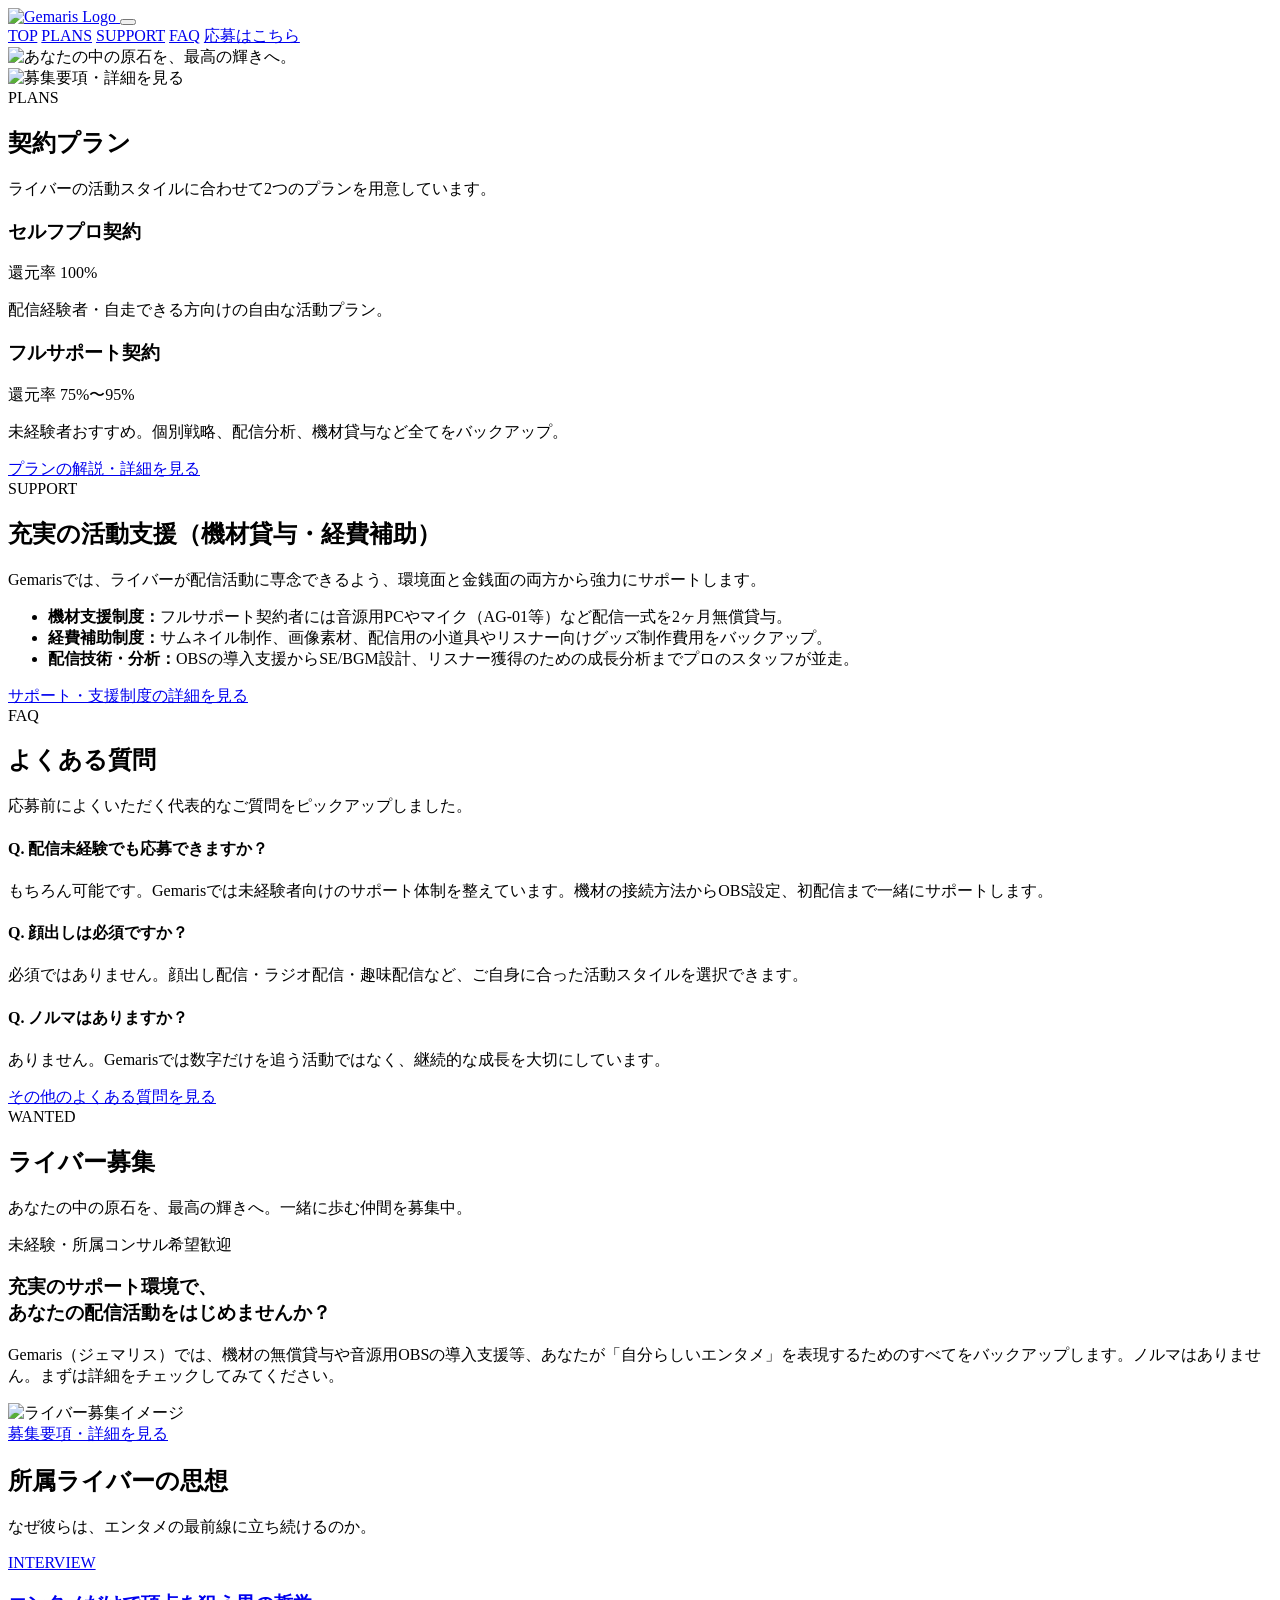
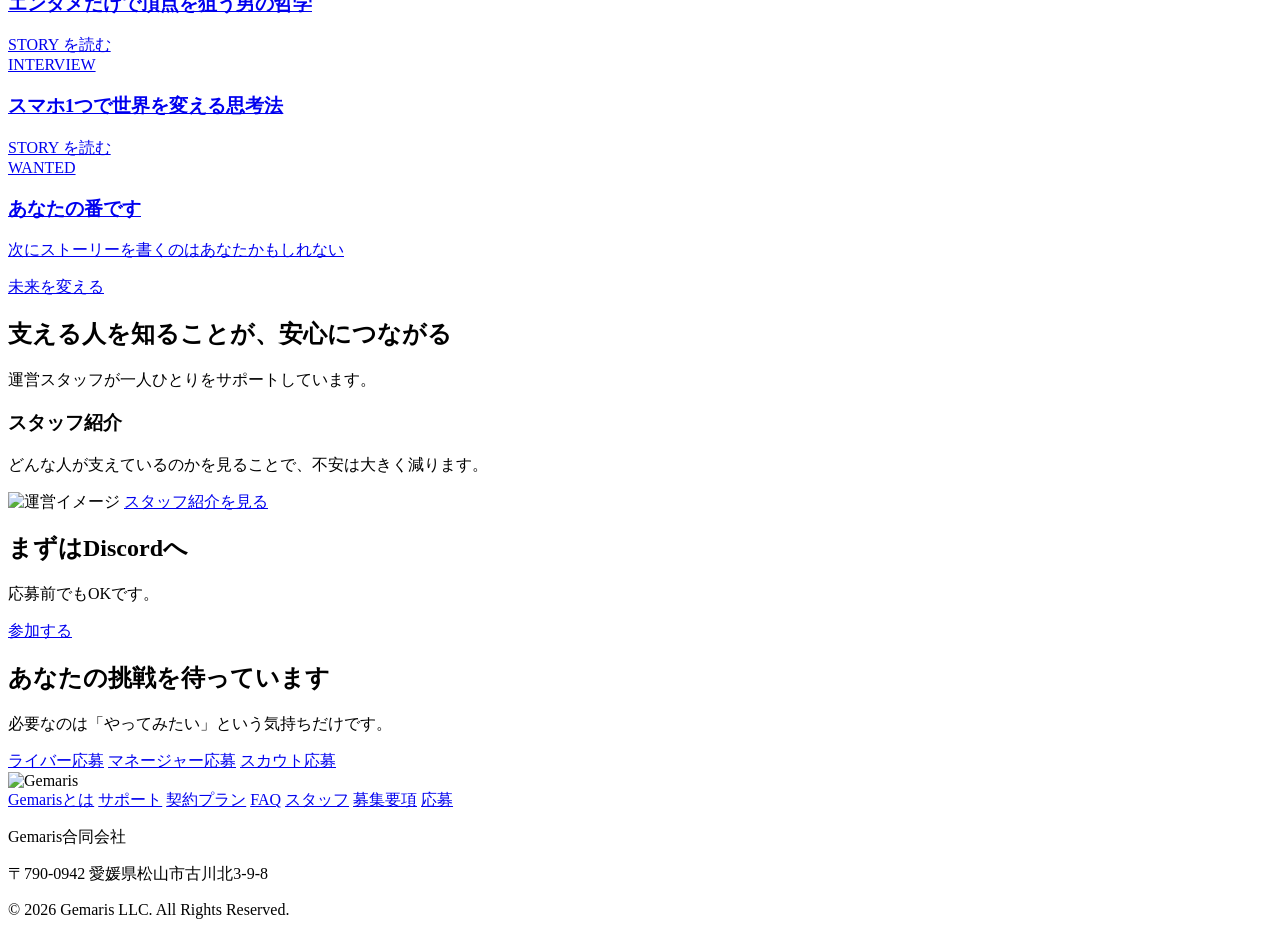
==== index.html @ f1e6b1f8 "Add files via upload" ====
<!DOCTYPE html>
<html lang="ja">
<head>
  <meta charset="UTF-8">
  <meta name="viewport" content="width=device-width, initial-scale=1.0">
  <title>Gemaris（ジェマリス）公式</title>

  <link rel="stylesheet" href="css/style.css">

  <link rel="stylesheet" href="css/index.css">
</head>
<body class="gemaris-theme">

  <header class="header">
    <div class="container header-inner">
      <a href="index.html">
        <img src="images/logo.png" alt="Gemaris Logo" class="logo">
      </a>
      <button class="hamburger" id="js-hamburger" aria-label="メニューを開く">
        <span></span>
        <span></span>
        <span></span>
      </button>
      <nav class="nav-menu" id="js-nav-menu">
        <a href="index.html">TOP</a>
        <a href="#plans">PLANS</a>
        <a href="#support">SUPPORT</a>
        <a href="#faq">FAQ</a>
        <a href="recruit.html" class="apply-btn">応募はこちら</a>
      </nav>
    </div>
  </header>

  <section class="top-hero-section">
    <div class="top-img-container visual-overlay-wrapper">
      <img src="images/TOP.png" alt="あなたの中の原石を、最高の輝きへ。" class="top-main-img">
      <a href="recruit.html" class="map-replacement-link link-apply" title="応募はこちら"></a>
      <a href="https://discord.gg/XXXXXXXX" target="_blank" class="map-replacement-link link-discord" title="Discordに参加する"></a>
    </div>
  </section>

  <section class="top-about-section">
    <div class="top-img-container visual-overlay-wrapper2">
      <img src="images/TOP2.png" alt="募集要項・詳細を見る" class="top-main-img">
      <a href="recruit.html" class="map-replacement-link link-details" title="募集要項・詳細を見る"></a>
    </div>
  </section>

  <section class="top-content-navigator">
    <div class="container content-nav-inner">

      <div class="main-content-card" id="plans">
        <div class="card-header-luxury">
          <span>PLANS</span>
          <h2>契約プラン</h2>
        </div>
        <p class="card-lead-text">ライバーの活動スタイルに合わせて2つのプランを用意しています。</p>
        
        <div class="plan-sub-grid">
          <div class="plan-sub-card">
            <h3>セルフプロ契約</h3>
            <div class="plan-sub-rate">還元率 100%</div>
            <p>配信経験者・自走できる方向けの自由な活動プラン。</p>
          </div>
          <div class="plan-sub-card featured-sub">
            <h3>フルサポート契約</h3>
            <div class="plan-sub-rate">還元率 75%〜95%</div>
            <p>未経験者おすすめ。個別戦略、配信分析、機材貸与など全てをバックアップ。</p>
          </div>
        </div>
        
        <div class="card-btn-wrap">
          <a href="plan.html" class="gemaris-luxury-final-btn">プランの解説・詳細を見る</a>
        </div>
      </div>

      <div class="main-content-card" id="support">
        <div class="card-header-luxury">
          <span>SUPPORT</span>
          <h2>充実の活動支援（機材貸与・経費補助）</h2>
        </div>
        <p class="card-lead-text">Gemarisでは、ライバーが配信活動に専念できるよう、環境面と金銭面の両方から強力にサポートします。</p>
        
        <div class="support-luxury-list-box">
          <ul>
            <li><strong>機材支援制度：</strong>フルサポート契約者には音源用PCやマイク（AG-01等）など配信一式を2ヶ月無償貸与。</li>
            <li><strong>経費補助制度：</strong>サムネイル制作、画像素材、配信用の小道具やリスナー向けグッズ制作費用をバックアップ。</li>
            <li><strong>配信技術・分析：</strong>OBSの導入支援からSE/BGM設計、リスナー獲得のための成長分析までプロのスタッフが並走。</li>
          </ul>
        </div>
        
        <div class="card-btn-wrap">
          <a href="support.html" class="gemaris-luxury-final-btn">サポート・支援制度の詳細を見る</a>
        </div>
      </div>

      <div class="main-content-card" id="faq">
        <div class="card-header-luxury">
          <span>FAQ</span>
          <h2>よくある質問</h2>
        </div>
        <p class="card-lead-text">応募前によくいただく代表的なご質問をピックアップしました。</p>
        
        <div class="faq-luxury-list">
          <div class="faq-luxury-item">
            <h4><span>Q.</span> 配信未経験でも応募できますか？</h4>
            <p>もちろん可能です。Gemarisでは未経験者向けのサポート体制を整えています。機材の接続方法からOBS設定、初配信まで一緒にサポートします。</p>
          </div>
          <div class="faq-luxury-item">
            <h4><span>Q.</span> 顔出しは必須ですか？</h4>
            <p>必須ではありません。顔出し配信・ラジオ配信・趣味配信など、ご自身に合った活動スタイルを選択できます。</p>
          </div>
          <div class="faq-luxury-item">
            <h4><span>Q.</span> ノルマはありますか？</h4>
            <p>ありません。Gemarisでは数字だけを追う活動ではなく、継続的な成長を大切にしています。</p>
          </div>
        </div>
        
        <div class="card-btn-wrap">
          <a href="faq.html" class="gemaris-luxury-final-btn">その他のよくある質問を見る</a>
        </div>
      </div>

      <div class="main-content-card" id="recruit-teaser">
        <div class="card-header-luxury">
          <span>WANTED</span>
          <h2>ライバー募集</h2>
        </div>
        <p class="card-lead-text">あなたの中の原石を、最高の輝きへ。一緒に歩む仲間を募集中。</p>
        
        <div class="recruit-luxury-box">
          <div class="recruit-luxury-text">
            <span class="recruit-luxury-badge">未経験・所属コンサル希望歓迎</span>
            <h3>充実のサポート環境で、<br>あなたの配信活動をはじめませんか？</h3>
            <p class="recruit-luxury-desc">
              Gemaris（ジェマリス）では、機材の無償貸与や音源用OBSの導入支援等、あなたが「自分らしいエンタメ」を表現するためのすべてをバックアップします。ノルマはありません。まずは詳細をチェックしてみてください。
            </p>
          </div>
          <div class="recruit-luxury-image">
            <img src="images/kaicholive.png" alt="ライバー募集イメージ">
          </div>
        </div>
        
        <div class="card-btn-wrap">
          <a href="recruit.html" class="gemaris-luxury-final-btn">募集要項・詳細を見る</a>
        </div>
      </div>

    </div>
  </section>

  <section class="section story-section">
    <div class="container">
      <h2>所属ライバーの思想</h2>
      <p class="section-lead">なぜ彼らは、エンタメの最前線に立ち続けるのか。</p>
      <div class="story-grid">
        <a href="story-kaicho.html" class="story-card">
          <div class="story-card-inner">
            <span class="story-tag">INTERVIEW</span>
            <h3>エンタメだけで頂点を狙う男の哲学</h3>
            <span class="story-more">STORY を読む</span>
          </div>
        </a>
        <a href="story-risa.html" class="story-card">
          <div class="story-card-inner">
            <span class="story-tag">INTERVIEW</span>
            <h3>スマホ1つで世界を変える思考法</h3>
            <span class="story-more">STORY を読む</span>
          </div>
        </a>
        <a href="apply.html" class="story-card story-cta-card">
          <div class="story-card-inner">
            <span class="story-tag cta-tag">WANTED</span>
            <h3>あなたの番です</h3>
            <p>次にストーリーを書くのはあなたかもしれない</p>
            <span class="story-more">未来を変える</span>
          </div>
        </a>
      </div>
    </div>
  </section>

  <section class="section staff-teaser">
    <div class="container">
      <h2>支える人を知ることが、安心につながる</h2>
      <p class="section-lead">運営スタッフが一人ひとりをサポートしています。</p>
      <div class="company-link-card">
        <h3>スタッフ紹介</h3>
        <p>どんな人が支えているのかを見ることで、不安は大きく減ります。</p>
        <img src="images/iris-main.png" alt="運営イメージ" class="staff-teaser-img">
        <a href="staff.html" class="button apply-button">スタッフ紹介を見る</a>
      </div>
    </div>
  </section>

  <section class="discord-section section">
    <div class="container">
      <h2>まずはDiscordへ</h2>
      <p>応募前でもOKです。</p>
      <a href="https://discord.gg/XXXXXXXX" target="_blank" class="button discord-button">参加する</a>
    </div>
  </section>

  <section class="cta-section section">
    <div class="container">
      <h2>あなたの挑戦を待っています</h2>
      <p class="section-lead">必要なのは「やってみたい」という気持ちだけです。</p>
      <div class="cta-buttons">
        <a href="apply.html" class="button apply-button">ライバー応募</a>
        <a href="apply.html" class="button apply-button">マネージャー応募</a>
        <a href="apply.html" class="button apply-button">スカウト応募</a>
      </div>
    </div>
  </section>

  <footer class="footer">
    <div class="container">
      <div class="footer-logo">
        <img src="images/image(24).png" alt="Gemaris">
      </div>
      <div class="footer-links">
        <a href="index.html#about">Gemarisとは</a>
        <a href="support.html">サポート</a>
        <a href="plan.html">契約プラン</a>
        <a href="faq.html">FAQ</a>
        <a href="staff.html">スタッフ</a>
        <a href="recruit.html">募集要項</a>
        <a href="apply.html">応募</a>
      </div>
      <p>Gemaris合同会社</p>
      <p>〒790-0942 愛媛県松山市古川北3-9-8</p>
      <p class="copyright">© 2026 Gemaris LLC. All Rights Reserved.</p>
    </div>
  </footer>

  <script>
    const hamburger = document.getElementById('js-hamburger');
    const navMenu = document.getElementById('js-nav-menu');
    
    if (hamburger && navMenu) {
      hamburger.addEventListener('click', () => {
        hamburger.classList.toggle('is-active');
        navMenu.classList.toggle('is-active');
      });
      
      // リンクをクリックしたらメニューを自動で閉じる
      document.querySelectorAll('.nav-menu a').forEach(link => {
        link.addEventListener('click', () => {
          hamburger.classList.remove('is-active');
          navMenu.classList.remove('is-active');
        });
      });
    }
  </script>
</body>
</html>
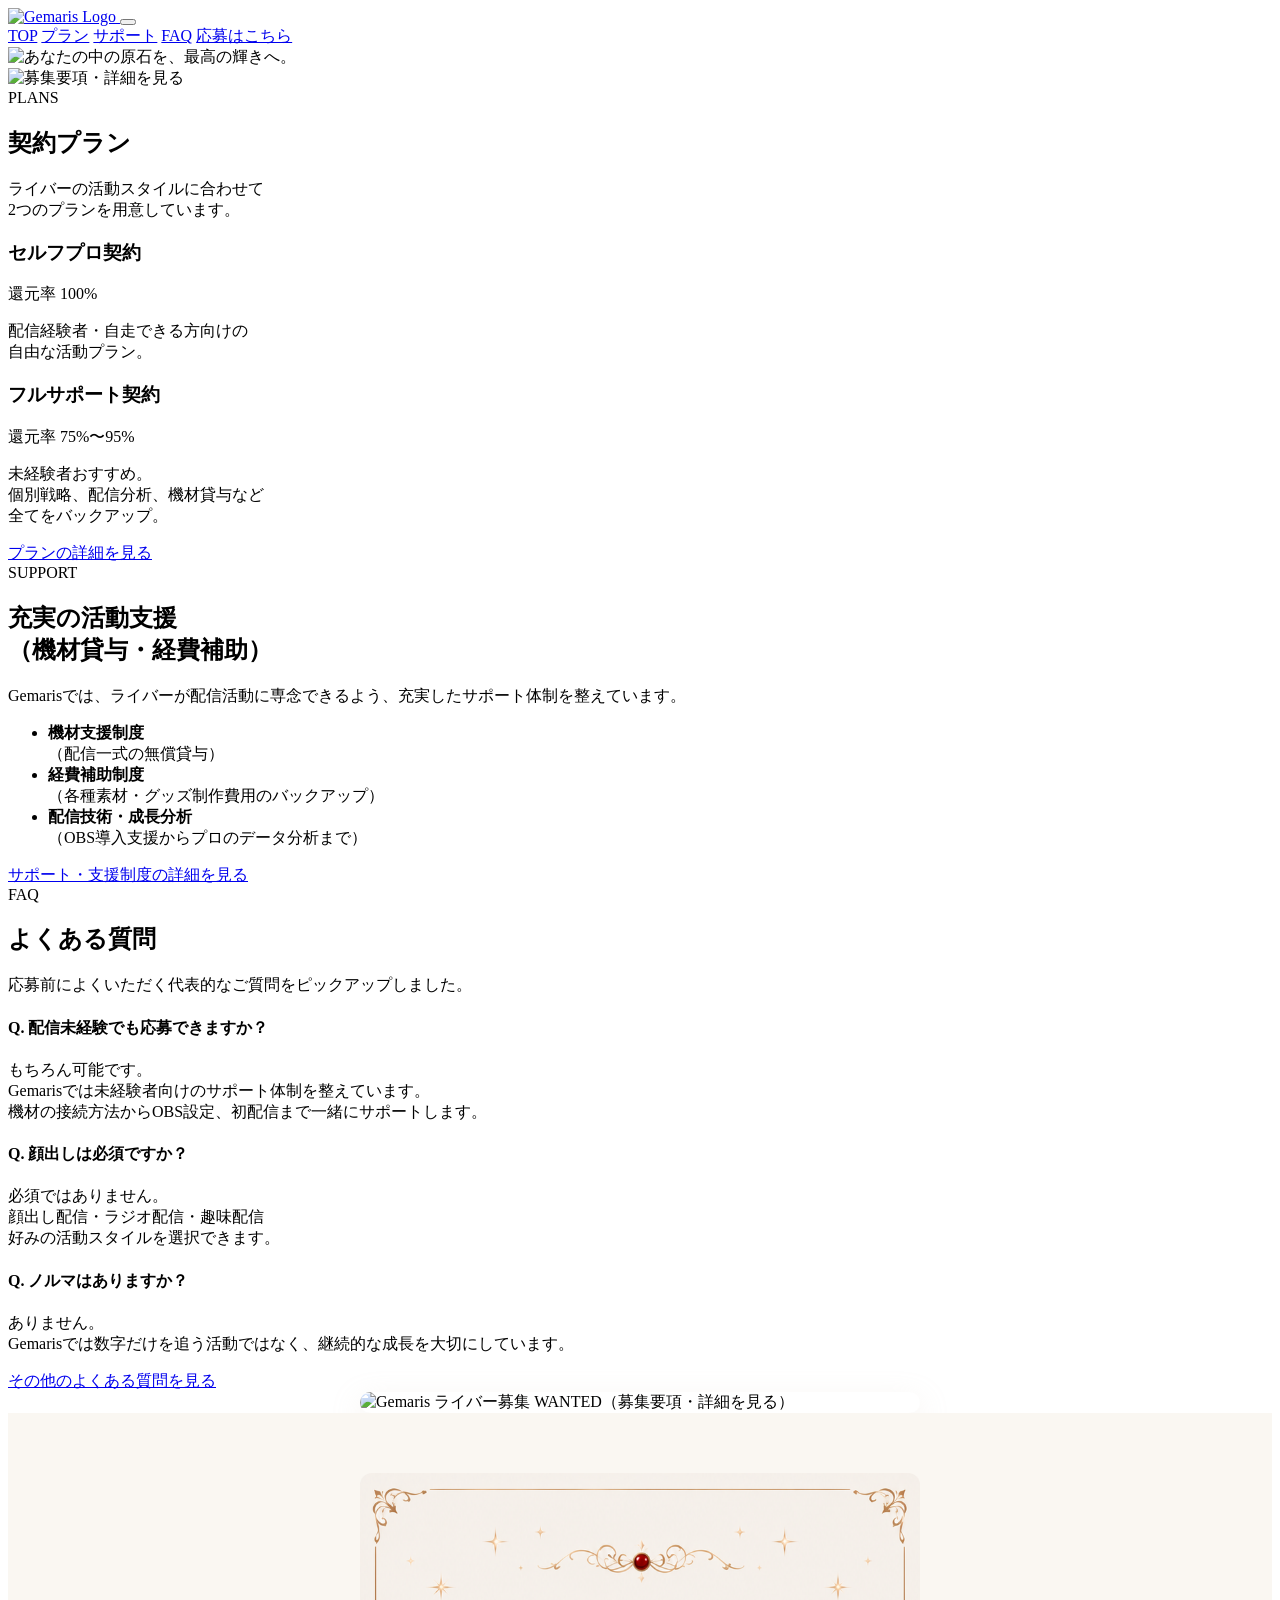
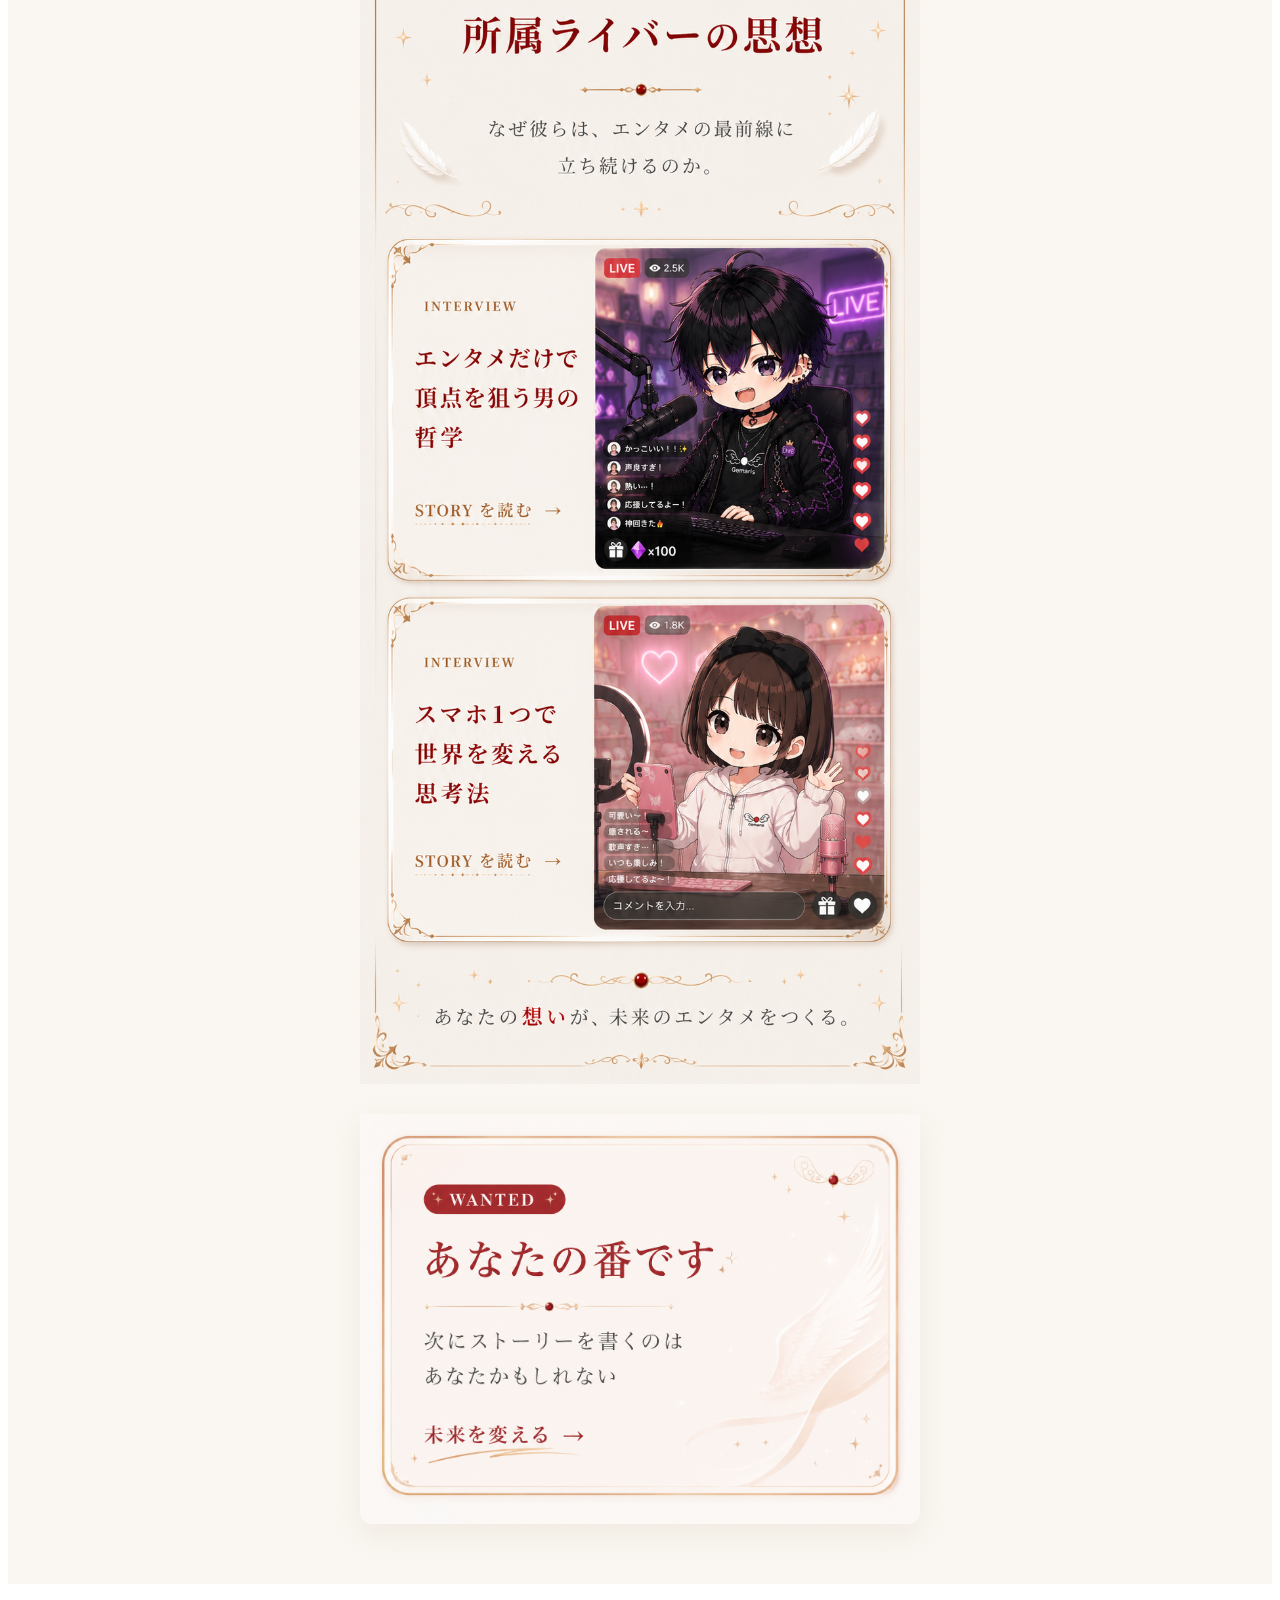
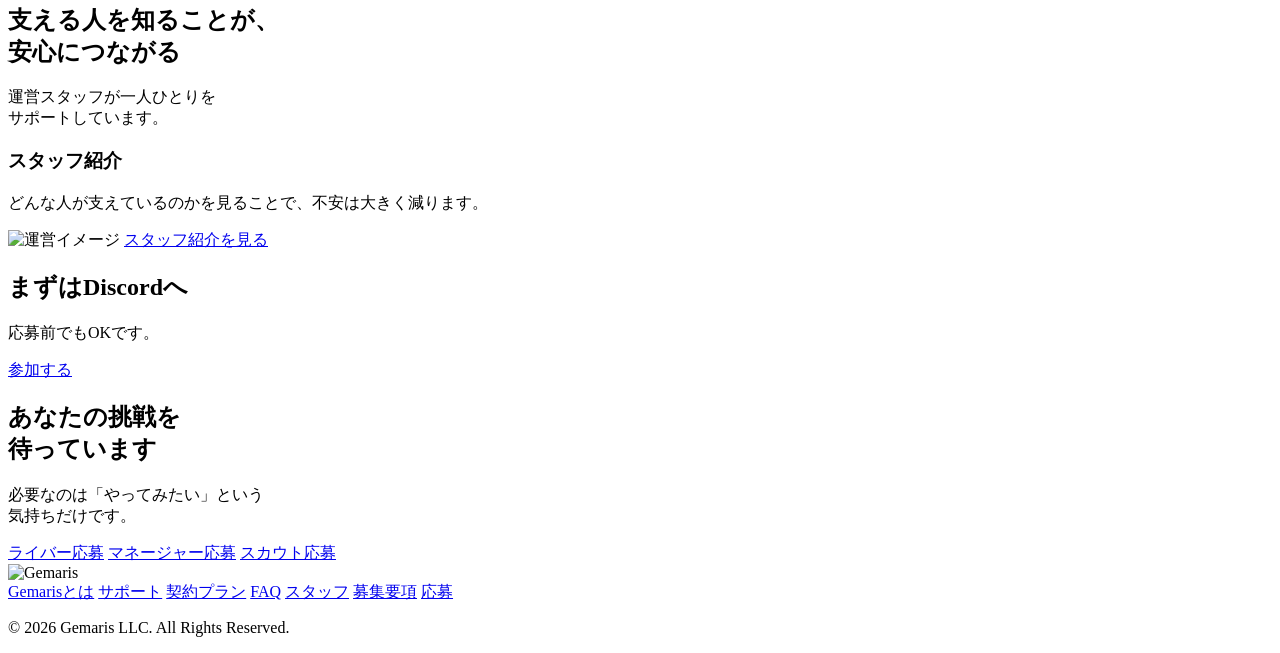
==== commit ddd8fb9b: "Update index.html" ====
--- a/index.html
+++ b/index.html
@@ -11,7 +11,7 @@
 </head>
 <body class="gemaris-theme">
 
-  <header class="header">
+<header class="header">
     <div class="container header-inner">
       <a href="index.html">
         <img src="images/logo.png" alt="Gemaris Logo" class="logo">
@@ -23,10 +23,10 @@
       </button>
       <nav class="nav-menu" id="js-nav-menu">
         <a href="index.html">TOP</a>
-        <a href="#plans">PLANS</a>
-        <a href="#support">SUPPORT</a>
+        <a href="#plans">プラン</a>
+        <a href="#support">サポート</a>
         <a href="#faq">FAQ</a>
-        <a href="recruit.html" class="apply-btn">応募はこちら</a>
+        <a href="apply.html" class="apply-btn">応募はこちら</a>
       </nav>
     </div>
   </header>
@@ -54,38 +54,39 @@
           <span>PLANS</span>
           <h2>契約プラン</h2>
         </div>
-        <p class="card-lead-text">ライバーの活動スタイルに合わせて2つのプランを用意しています。</p>
+        <p class="card-lead-text">ライバーの活動スタイルに合わせて<br class="sp-only">2つのプランを用意しています。</p>
         
         <div class="plan-sub-grid">
           <div class="plan-sub-card">
             <h3>セルフプロ契約</h3>
             <div class="plan-sub-rate">還元率 100%</div>
-            <p>配信経験者・自走できる方向けの自由な活動プラン。</p>
+            <p>配信経験者・自走できる方向けの<br class="sp-only">自由な活動プラン。</p>
           </div>
           <div class="plan-sub-card featured-sub">
             <h3>フルサポート契約</h3>
             <div class="plan-sub-rate">還元率 75%〜95%</div>
-            <p>未経験者おすすめ。個別戦略、配信分析、機材貸与など全てをバックアップ。</p>
+            <p>未経験者おすすめ。<br class="sp-only">個別戦略、配信分析、機材貸与など<br class="sp-only">全てをバックアップ。</p>
           </div>
         </div>
         
         <div class="card-btn-wrap">
-          <a href="plan.html" class="gemaris-luxury-final-btn">プランの解説・詳細を見る</a>
-        </div>
-      </div>
-
+          <a href="plan.html" class="gemaris-luxury-final-btn">プランの詳細を見る</a>
+        </div>
+      </div>
+
+<!-- 2. 充実の活動支援 (Support) -->
       <div class="main-content-card" id="support">
         <div class="card-header-luxury">
           <span>SUPPORT</span>
-          <h2>充実の活動支援（機材貸与・経費補助）</h2>
-        </div>
-        <p class="card-lead-text">Gemarisでは、ライバーが配信活動に専念できるよう、環境面と金銭面の両方から強力にサポートします。</p>
+          <h2>充実の活動支援<br class="sp-only">（機材貸与・経費補助）</h2>
+        </div>
+        <p class="card-lead-text">Gemarisでは、ライバーが配信活動に専念できるよう、充実したサポート体制を整えています。</p>
         
         <div class="support-luxury-list-box">
           <ul>
-            <li><strong>機材支援制度：</strong>フルサポート契約者には音源用PCやマイク（AG-01等）など配信一式を2ヶ月無償貸与。</li>
-            <li><strong>経費補助制度：</strong>サムネイル制作、画像素材、配信用の小道具やリスナー向けグッズ制作費用をバックアップ。</li>
-            <li><strong>配信技術・分析：</strong>OBSの導入支援からSE/BGM設計、リスナー獲得のための成長分析までプロのスタッフが並走。</li>
+            <li><strong>機材支援制度</strong><br class="sp-only">（配信一式の無償貸与）</li>
+            <li><strong>経費補助制度</strong><br class="sp-only">（各種素材・グッズ制作費用のバックアップ）</li>
+            <li><strong>配信技術・成長分析</strong><br class="sp-only">（OBS導入支援からプロのデータ分析まで）</li>
           </ul>
         </div>
         
@@ -104,15 +105,15 @@
         <div class="faq-luxury-list">
           <div class="faq-luxury-item">
             <h4><span>Q.</span> 配信未経験でも応募できますか？</h4>
-            <p>もちろん可能です。Gemarisでは未経験者向けのサポート体制を整えています。機材の接続方法からOBS設定、初配信まで一緒にサポートします。</p>
+            <p>もちろん可能です。<br class="sp-only">Gemarisでは未経験者向けのサポート体制を整えています。<br class="sp-only">機材の接続方法からOBS設定、初配信まで一緒にサポートします。</p>
           </div>
           <div class="faq-luxury-item">
             <h4><span>Q.</span> 顔出しは必須ですか？</h4>
-            <p>必須ではありません。顔出し配信・ラジオ配信・趣味配信など、ご自身に合った活動スタイルを選択できます。</p>
+            <p>必須ではありません。<br class="sp-only">顔出し配信・ラジオ配信・趣味配信<br class="sp-only">好みの活動スタイルを選択できます。</p>
           </div>
           <div class="faq-luxury-item">
             <h4><span>Q.</span> ノルマはありますか？</h4>
-            <p>ありません。Gemarisでは数字だけを追う活動ではなく、継続的な成長を大切にしています。</p>
+            <p>ありません。<br class="sp-only">Gemarisでは数字だけを追う活動ではなく、継続的な成長を大切にしています。</p>
           </div>
         </div>
         
@@ -121,69 +122,80 @@
         </div>
       </div>
 
-      <div class="main-content-card" id="recruit-teaser">
-        <div class="card-header-luxury">
-          <span>WANTED</span>
-          <h2>ライバー募集</h2>
-        </div>
-        <p class="card-lead-text">あなたの中の原石を、最高の輝きへ。一緒に歩む仲間を募集中。</p>
-        
-        <div class="recruit-luxury-box">
-          <div class="recruit-luxury-text">
-            <span class="recruit-luxury-badge">未経験・所属コンサル希望歓迎</span>
-            <h3>充実のサポート環境で、<br>あなたの配信活動をはじめませんか？</h3>
-            <p class="recruit-luxury-desc">
-              Gemaris（ジェマリス）では、機材の無償貸与や音源用OBSの導入支援等、あなたが「自分らしいエンタメ」を表現するためのすべてをバックアップします。ノルマはありません。まずは詳細をチェックしてみてください。
-            </p>
-          </div>
-          <div class="recruit-luxury-image">
-            <img src="images/kaicholive.png" alt="ライバー募集イメージ">
-          </div>
-        </div>
-        
-        <div class="card-btn-wrap">
-          <a href="recruit.html" class="gemaris-luxury-final-btn">募集要項・詳細を見る</a>
-        </div>
-      </div>
-
-    </div>
-  </section>
-
-  <section class="section story-section">
-    <div class="container">
-      <h2>所属ライバーの思想</h2>
-      <p class="section-lead">なぜ彼らは、エンタメの最前線に立ち続けるのか。</p>
-      <div class="story-grid">
-        <a href="story-kaicho.html" class="story-card">
-          <div class="story-card-inner">
-            <span class="story-tag">INTERVIEW</span>
-            <h3>エンタメだけで頂点を狙う男の哲学</h3>
-            <span class="story-more">STORY を読む</span>
-          </div>
+<div class="main-content-card" id="recruit-teaser" style="padding: 0; background: transparent; box-shadow: none;">
+        
+        <div class="recruit-banner-wrap" style="
+          width: 100%;
+          max-width: 560px;
+          margin: 0 auto;
+          border-radius: 12px;
+          overflow: hidden;
+          box-shadow: 0 10px 30px rgba(215, 201, 182, 0.25);
+        ">
+          <img src="images/recruit.png" alt="Gemaris ライバー募集 WANTED（募集要項・詳細を見る）" class="recruit-img-map-target" usemap="#index-recruit-map" id="js-index-recruit-img" style="width: 100%; height: auto; display: block; border: none;">
+          
+          <map name="index-recruit-map">
+            <area shape="rect" coords="145,2170,980,2330" href="recruit.html" alt="募集要項・詳細を見る" class="map-link">
+          </map>
+        </div>
+        
+      </div>
+
+    </div>
+  </section>
+
+<!-- =========================
+       👑 新・所属ライバーの思想セクション（極上イラスト＆完全レスポンシブ版）
+       ========================= -->
+  <section class="section story-section" style="padding: 60px 0; background-color: #faf7f2;">
+    <div class="container" style="max-width: 600px; margin: 0 auto; padding: 0 15px;">
+      
+      <!-- 🔥 1本目：ストーリー2名分（index-story.png） -->
+      <div class="story-image-wrapper-main" style="position: relative; width: 100%; max-width: 560px; margin: 0 auto 30px auto;">
+        <img src="images/index-story.png" alt="所属ライバーの思想" style="width: 100%; height: auto; display: block; border-radius: 12px 12px 0 0;">
+        
+        <!-- 👑 会長ストーリー用の透明リンクエリア -->
+        <a href="story-kaicho.html" class="story-invisible-link link-kaicho" style="
+          position: absolute;
+          display: block;
+          width: 90%;
+          height: 27%;
+          left: 5%;
+          top: 29.5%;
+          background: rgba(255, 255, 255, 0);
+          z-index: 10;
+          cursor: pointer;
+        " aria-label="エンタメだけで頂点を狙う男の哲学 STORYを読む"></a>
+        
+        <!-- 👑 りさストーリー用の透明リンクエリア -->
+        <a href="story-risa.html" class="story-invisible-link link-risa" style="
+          position: absolute;
+          display: block;
+          width: 90%;
+          height: 27%;
+          left: 5%;
+          top: 59.5%;
+          background: rgba(255, 255, 255, 0);
+          z-index: 10;
+          cursor: pointer;
+        " aria-label="スマホ1つで世界を変える思考法 STORYを読む"></a>
+      </div>
+
+      <!-- 🔥 2本目：あなたの番です（index-stor2y.png） -->
+      <div class="story-image-wrapper-cta" style="position: relative; width: 100%; max-width: 560px; margin: 0 auto;">
+        <!-- 画像そのものを丸ごと応募ページへのリンクにする -->
+        <a href="apply.html" style="display: block; text-decoration: none; cursor: pointer;" aria-label="あなたの番です 未来を変える">
+          <img src="images/index-stor2y.png" alt="あなたの番です。次にストーリーを書くのはあなたかもしれない。" style="width: 100%; height: auto; display: block; border-radius: 0 0 12px 12px; box-shadow: 0 10px 30px rgba(215, 201, 182, 0.3); transition: transform 0.2s ease;">
         </a>
-        <a href="story-risa.html" class="story-card">
-          <div class="story-card-inner">
-            <span class="story-tag">INTERVIEW</span>
-            <h3>スマホ1つで世界を変える思考法</h3>
-            <span class="story-more">STORY を読む</span>
-          </div>
-        </a>
-        <a href="apply.html" class="story-card story-cta-card">
-          <div class="story-card-inner">
-            <span class="story-tag cta-tag">WANTED</span>
-            <h3>あなたの番です</h3>
-            <p>次にストーリーを書くのはあなたかもしれない</p>
-            <span class="story-more">未来を変える</span>
-          </div>
-        </a>
-      </div>
+      </div>
+
     </div>
   </section>
 
   <section class="section staff-teaser">
     <div class="container">
-      <h2>支える人を知ることが、安心につながる</h2>
-      <p class="section-lead">運営スタッフが一人ひとりをサポートしています。</p>
+      <h2>支える人を知ることが、<br class="sp-only">安心につながる</h2>
+      <p class="section-lead">運営スタッフが一人ひとりを<br class="sp-only">サポートしています。</p>
       <div class="company-link-card">
         <h3>スタッフ紹介</h3>
         <p>どんな人が支えているのかを見ることで、不安は大きく減ります。</p>
@@ -203,8 +215,8 @@
 
   <section class="cta-section section">
     <div class="container">
-      <h2>あなたの挑戦を待っています</h2>
-      <p class="section-lead">必要なのは「やってみたい」という気持ちだけです。</p>
+      <h2>あなたの挑戦を<br class="sp-only">待っています</h2>
+      <p class="section-lead">必要なのは「やってみたい」という<br class="sp-only">気持ちだけです。</p>
       <div class="cta-buttons">
         <a href="apply.html" class="button apply-button">ライバー応募</a>
         <a href="apply.html" class="button apply-button">マネージャー応募</a>
@@ -227,13 +239,50 @@
         <a href="recruit.html">募集要項</a>
         <a href="apply.html">応募</a>
       </div>
-      <p>Gemaris合同会社</p>
-      <p>〒790-0942 愛媛県松山市古川北3-9-8</p>
       <p class="copyright">© 2026 Gemaris LLC. All Rights Reserved.</p>
     </div>
   </footer>
 
   <script>
+  // 🌟 トップページの recruit.png 用：イメージマップの座標を画面サイズに合わせて自動計算する最強の処理
+  const indexImg = document.getElementById('js-index-recruit-img');
+  const indexArea = document.querySelector('map[name="index-recruit-map"] area');
+  
+  // 元の画像サイズ（固定値）
+  const idxOriginalWidth = 1125;
+  const idxOriginalHeight = 2436;
+  // 元の画像内ボタン座標「左上X, 左上Y, 右下X, 右下Y」
+  const idxOriginalCoords = [145, 2170, 980, 2330];
+
+  function resizeIndexMap() {
+      if(!indexImg || !indexArea) return;
+      
+      // 現在画面に表示されている画像の実際の幅と高さを取得
+      const currentWidth = indexImg.clientWidth;
+      const currentHeight = indexImg.clientHeight;
+
+      // 比率を計算
+      const ratioX = currentWidth / idxOriginalWidth;
+      const ratioY = currentHeight / idxOriginalHeight;
+
+      // 新しい座標を計算して適用するやで！
+      const newCoords = [
+          Math.round(idxOriginalCoords[0] * ratioX),
+          Math.round(idxOriginalCoords[1] * ratioY),
+          Math.round(idxOriginalCoords[2] * ratioX),
+          Math.round(idxOriginalCoords[3] * ratioY)
+      ];
+
+      indexArea.setAttribute('coords', newCoords.join(','));
+  }
+
+  // 画像の読み込み完了時、および画面リサイズ時に実行
+  window.addEventListener('load', resizeIndexMap);
+  window.addEventListener('resize', resizeIndexMap);
+  // スクリプトが走った瞬間にも一発叩く
+  if (indexImg && indexImg.complete) {
+      resizeIndexMap();
+  }
     const hamburger = document.getElementById('js-hamburger');
     const navMenu = document.getElementById('js-nav-menu');
     
@@ -253,4 +302,4 @@
     }
   </script>
 </body>
-</html>+</html>
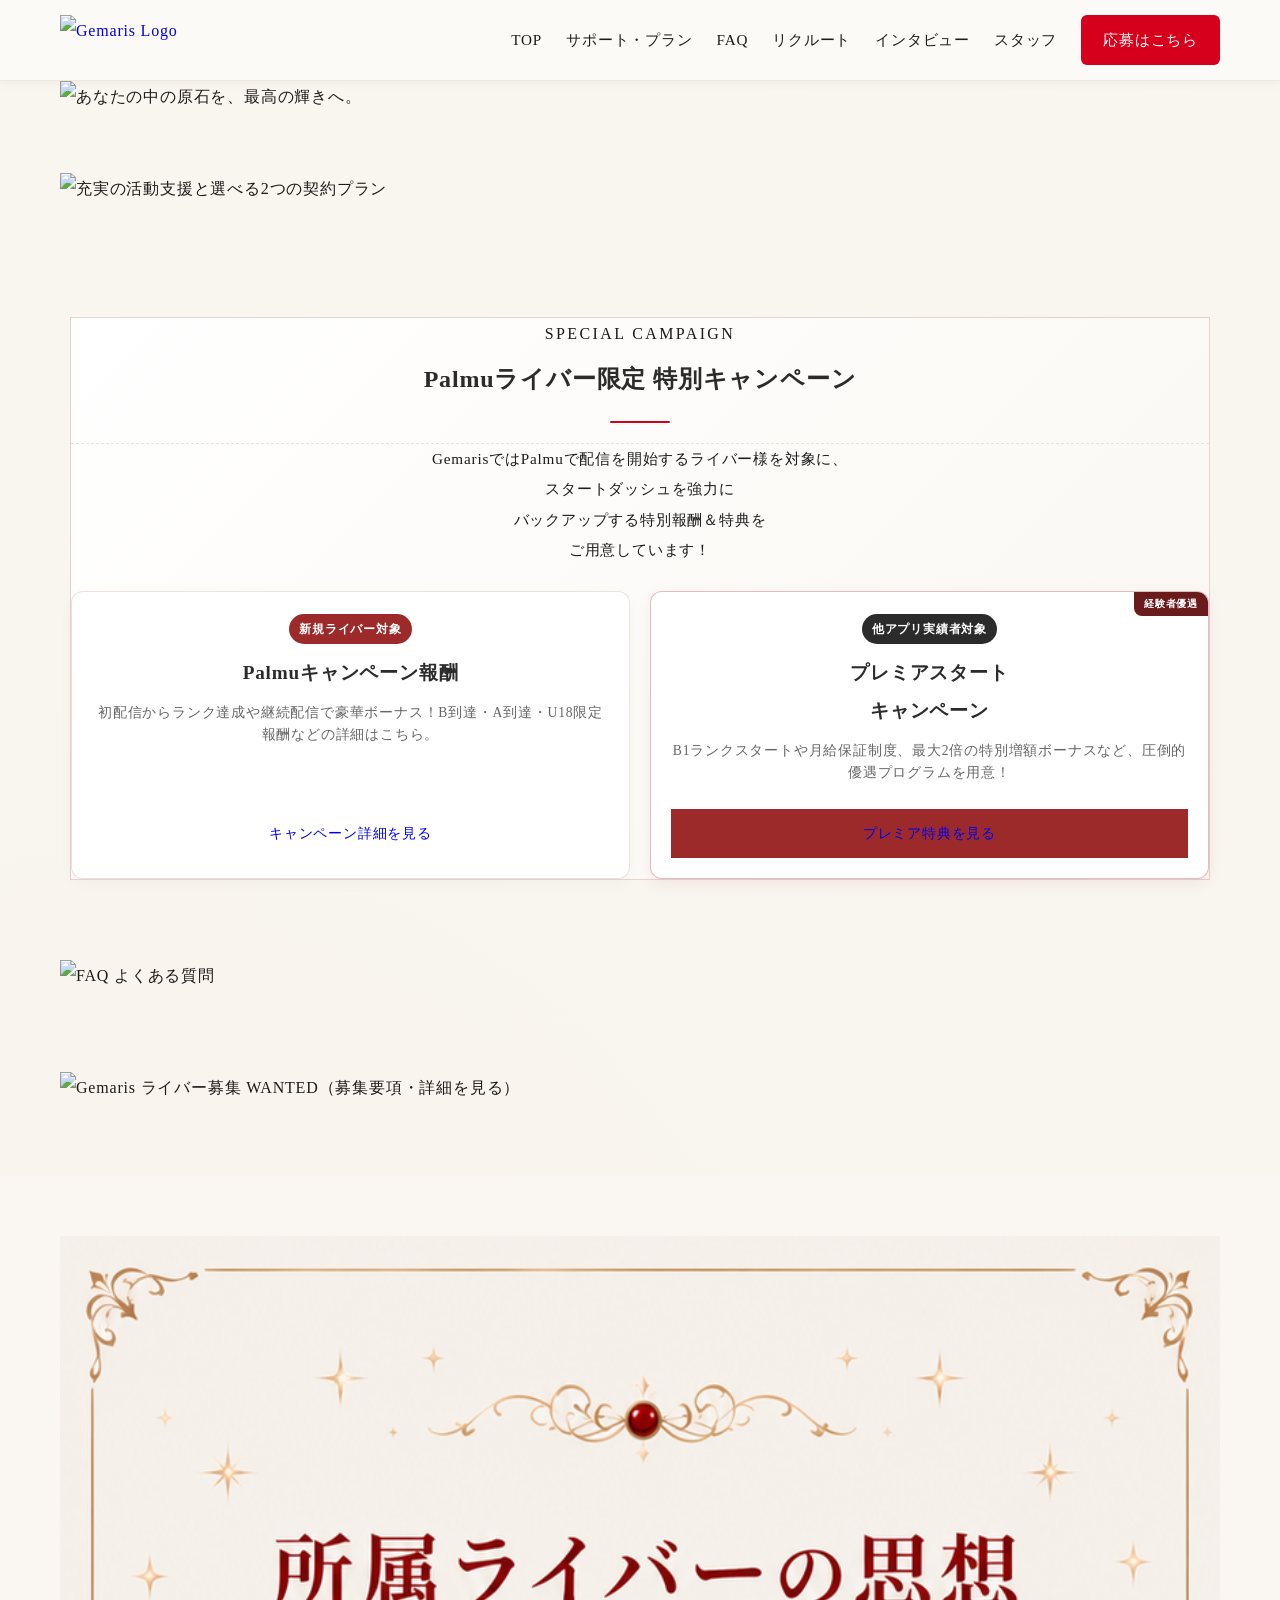
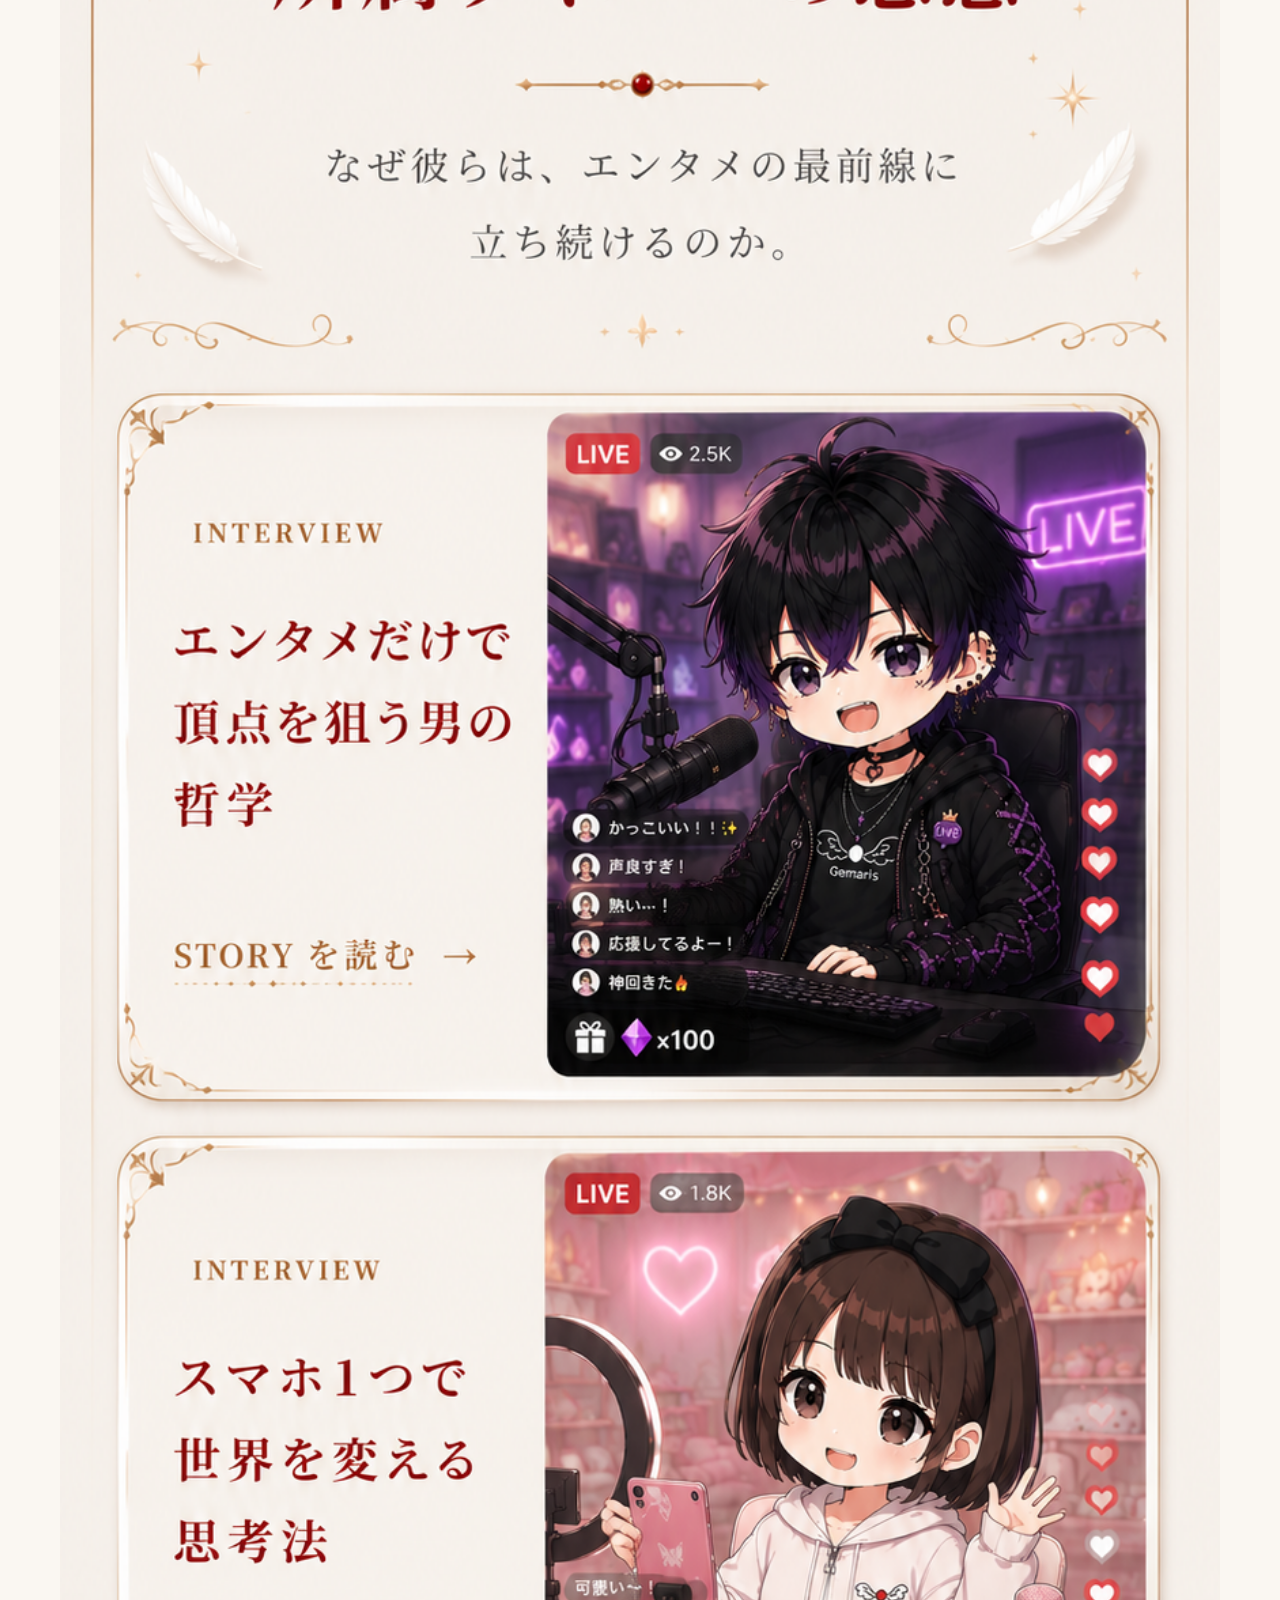
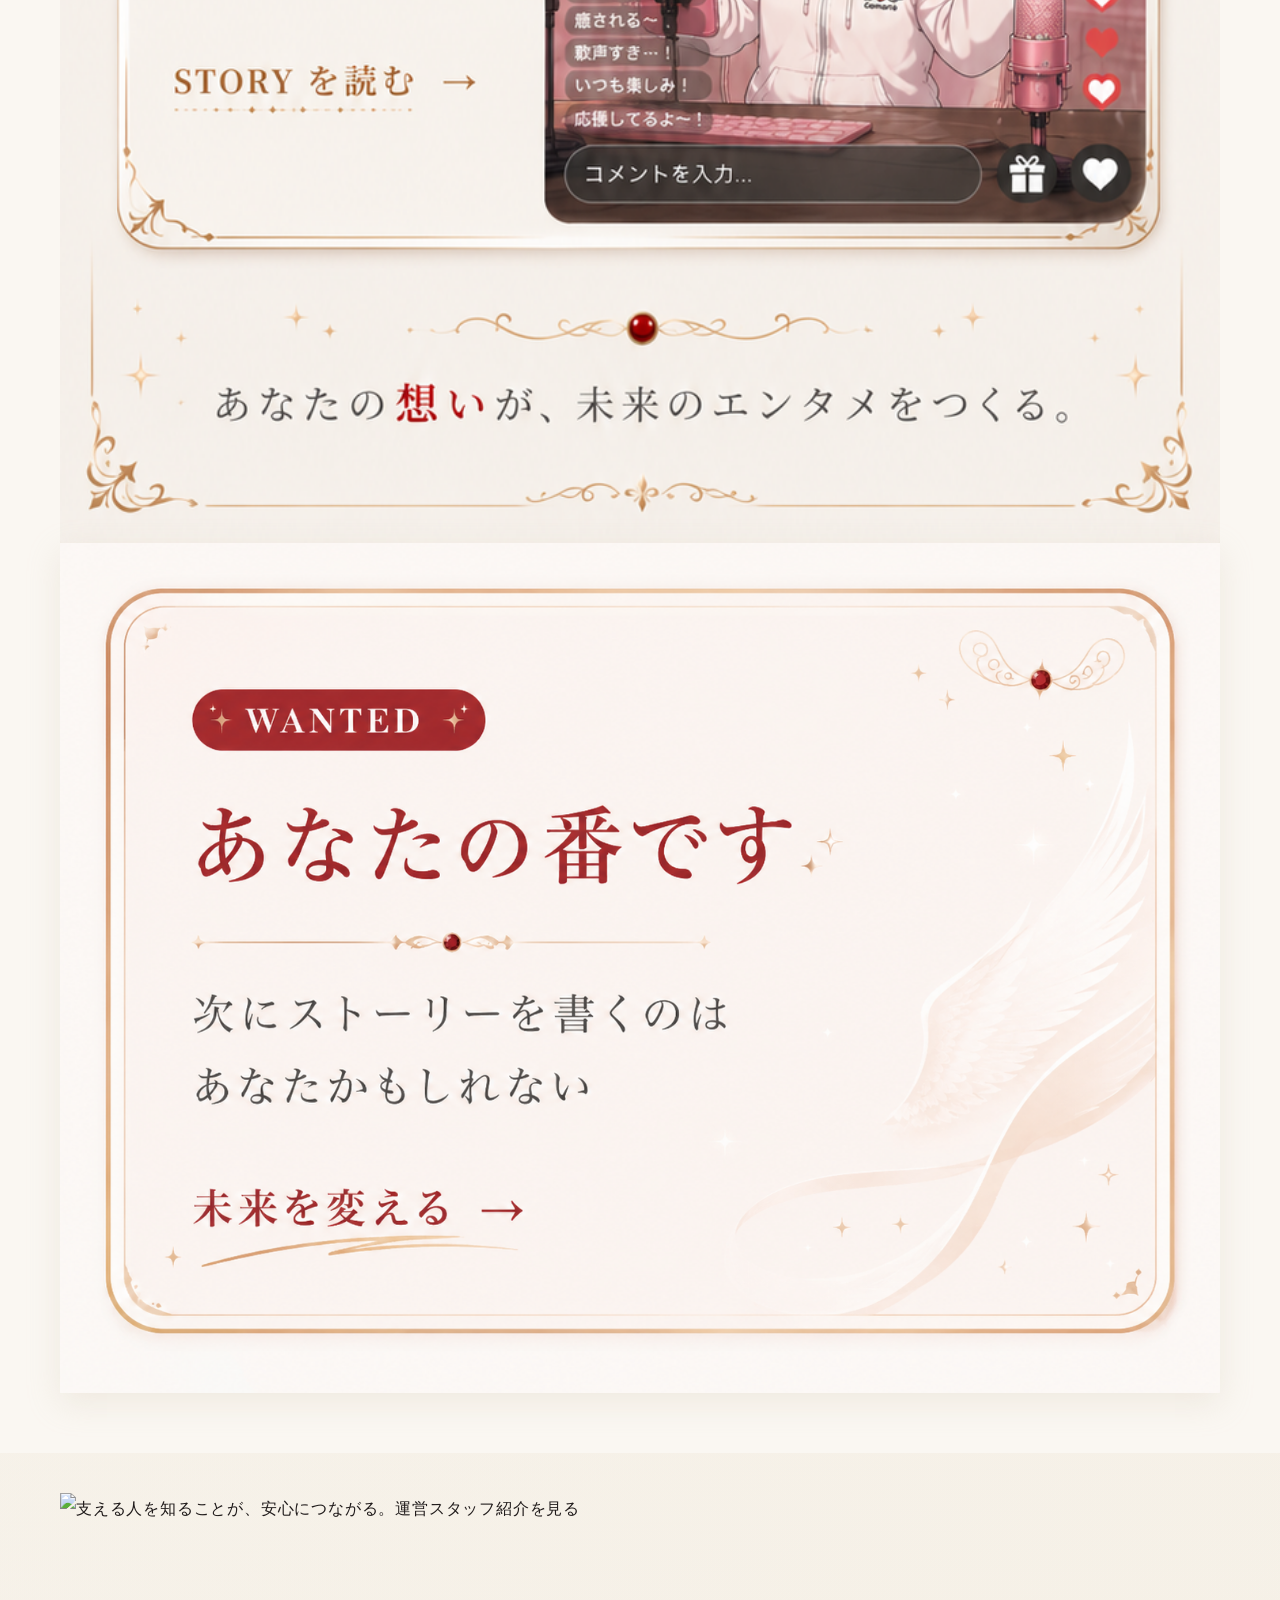
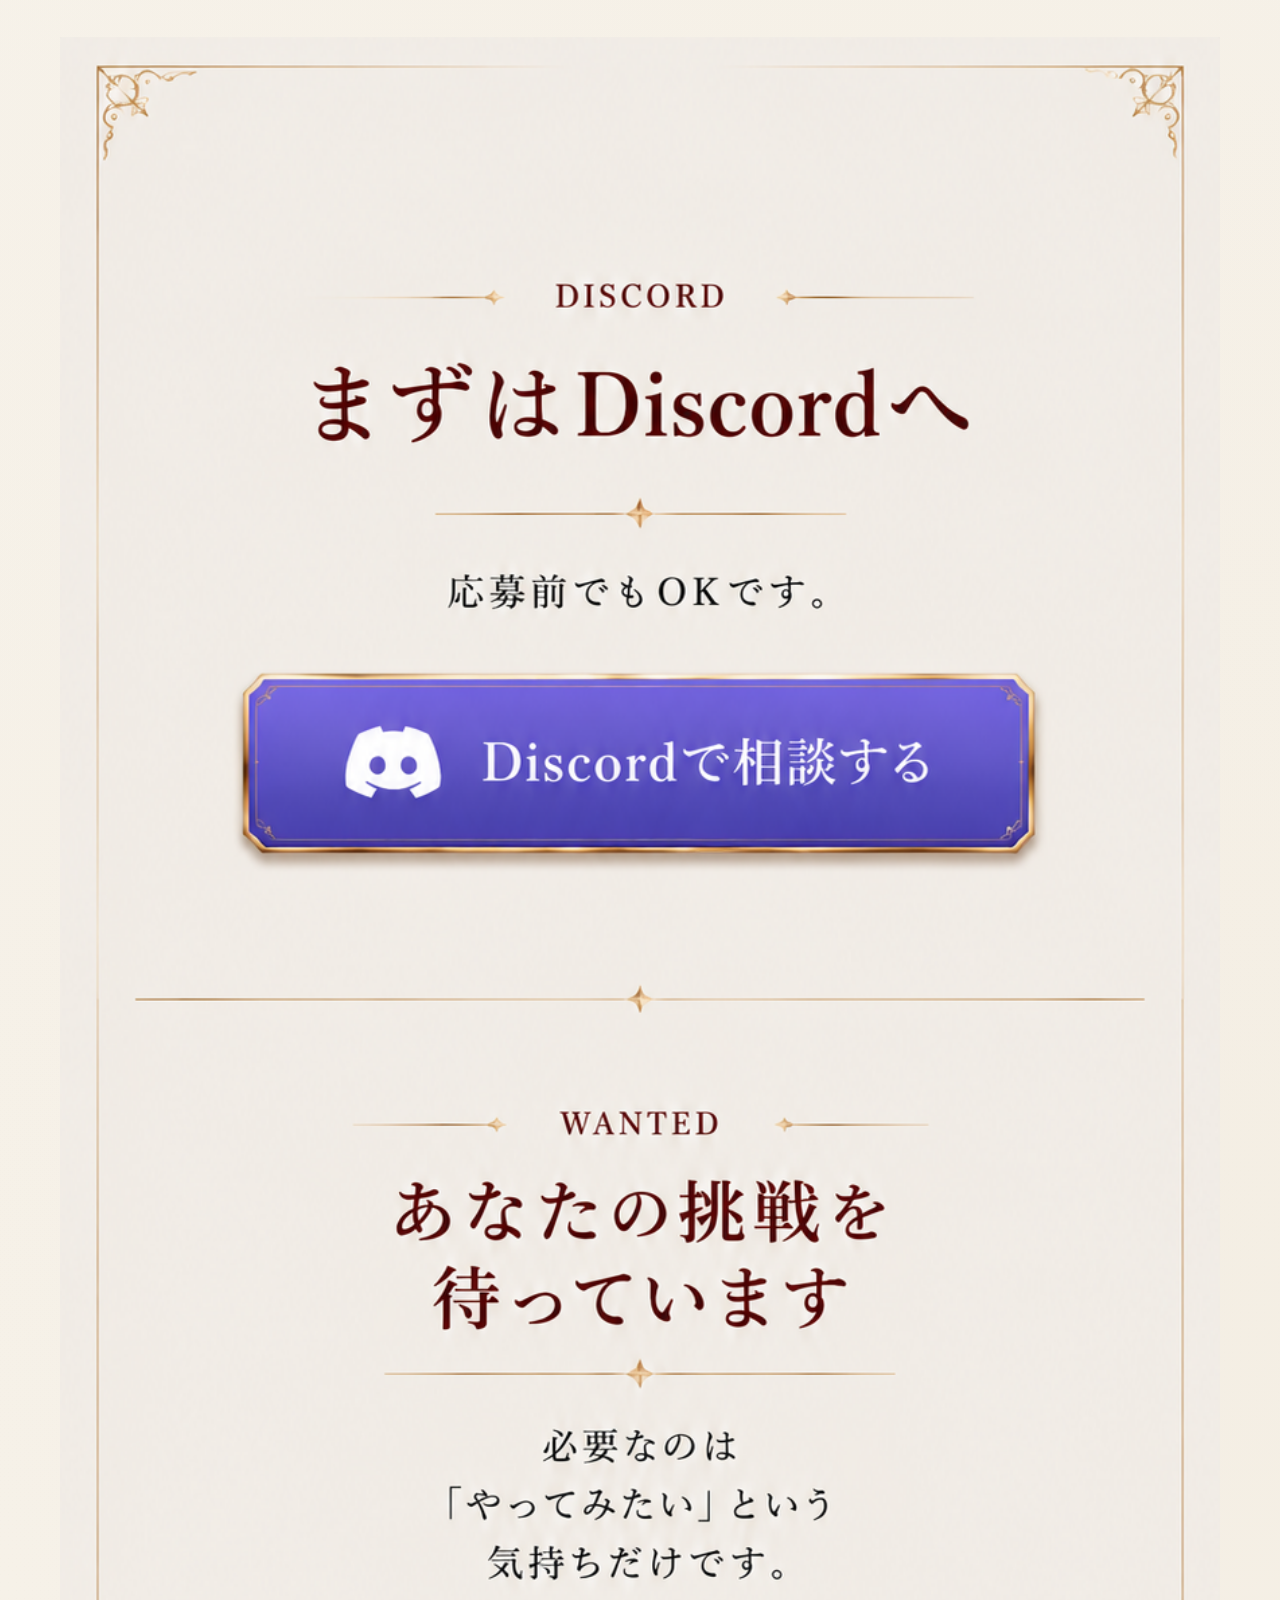
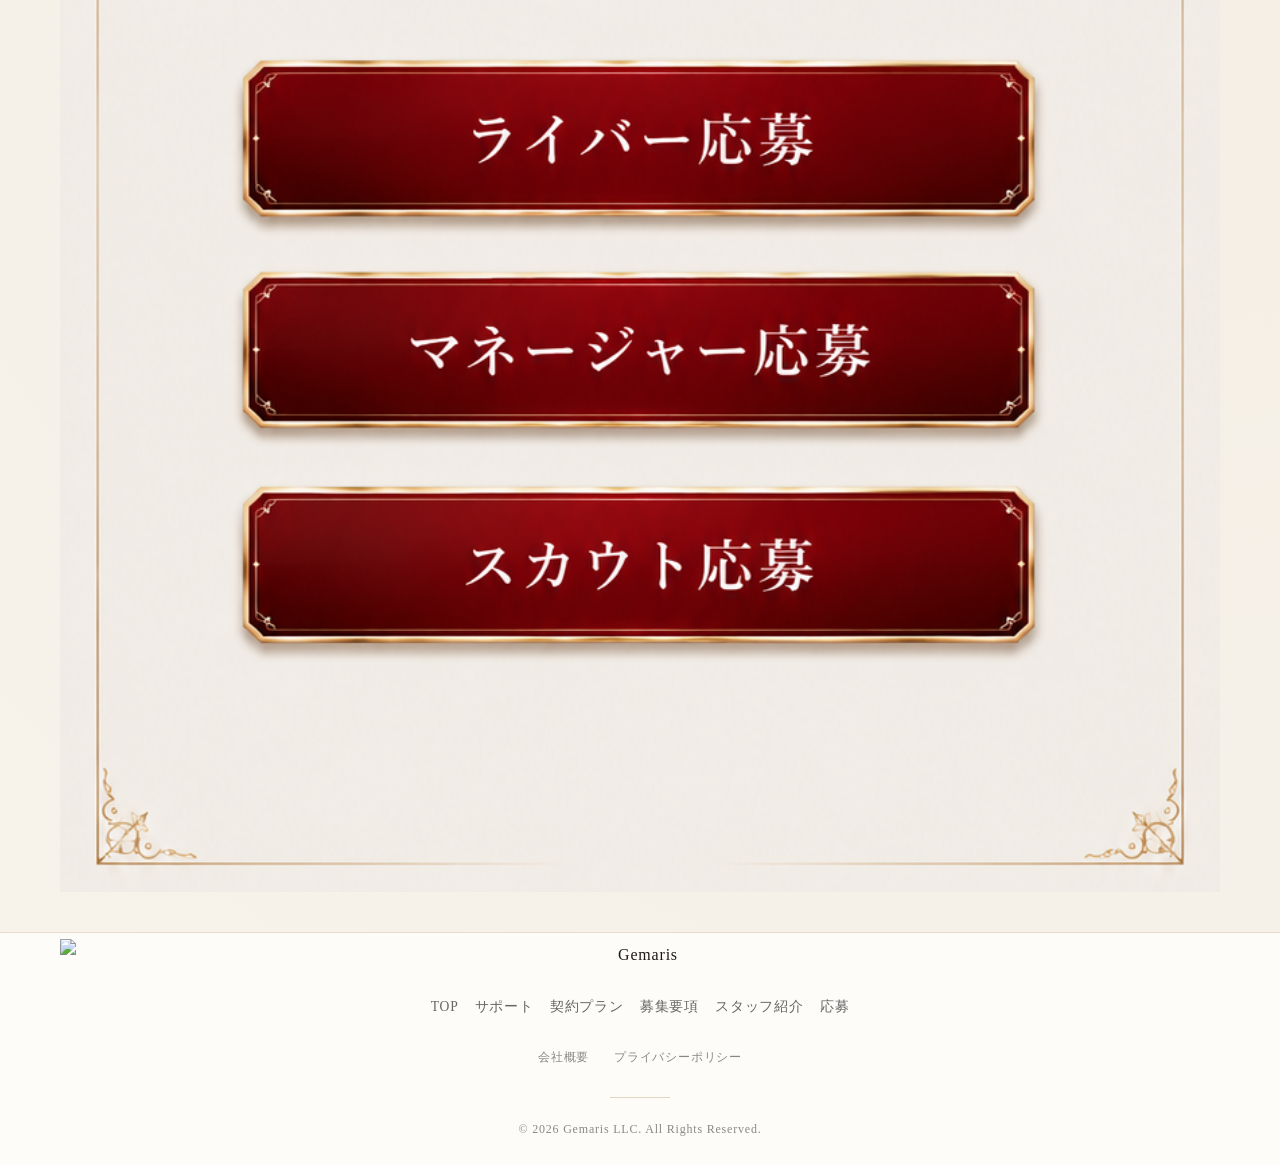
==== commit d90a5245: "Add files via upload" ====
--- a/index.html
+++ b/index.html
@@ -4,14 +4,27 @@
   <meta charset="UTF-8">
   <meta name="viewport" content="width=device-width, initial-scale=1.0">
   <title>Gemaris（ジェマリス）公式</title>
-
   <link rel="stylesheet" href="css/style.css">
-
   <link rel="stylesheet" href="css/index.css">
+  <style>
+    /* 固定ヘッダーの干渉を確実に防いで最前面に出すスタイル */
+    .index-support-plans-section {
+      position: relative;
+      z-index: 50 !important; 
+    }
+    .comb-banner-wrap {
+      position: relative;
+      z-index: 51 !important;
+    }
+    map area {
+      cursor: pointer;
+      display: inline-block;
+    }
+  </style>
 </head>
 <body class="gemaris-theme">
 
-<header class="header">
+  <header class="header">
     <div class="container header-inner">
       <a href="index.html">
         <img src="images/logo.png" alt="Gemaris Logo" class="logo">
@@ -23,204 +36,161 @@
       </button>
       <nav class="nav-menu" id="js-nav-menu">
         <a href="index.html">TOP</a>
-        <a href="#plans">プラン</a>
-        <a href="#support">サポート</a>
-        <a href="#faq">FAQ</a>
+        <a href="index.html#plans">サポート・プラン</a>
+        <a href="index.html#faq">FAQ</a>
+        <a href="index.html#recruit-teaser">リクルート</a>
+        <a href="index.html#story-section">インタビュー</a>
+        <a href="index.html#staff-teaser">スタッフ</a>
         <a href="apply.html" class="apply-btn">応募はこちら</a>
       </nav>
     </div>
   </header>
 
-  <section class="top-hero-section">
-    <div class="top-img-container visual-overlay-wrapper">
-      <img src="images/TOP.png" alt="あなたの中の原石を、最高の輝きへ。" class="top-main-img">
-      <a href="recruit.html" class="map-replacement-link link-apply" title="応募はこちら"></a>
-      <a href="https://discord.gg/XXXXXXXX" target="_blank" class="map-replacement-link link-discord" title="Discordに参加する"></a>
-    </div>
-  </section>
-
-  <section class="top-about-section">
-    <div class="top-img-container visual-overlay-wrapper2">
-      <img src="images/TOP2.png" alt="募集要項・詳細を見る" class="top-main-img">
-      <a href="recruit.html" class="map-replacement-link link-details" title="募集要項・詳細を見る"></a>
-    </div>
-  </section>
-
-  <section class="top-content-navigator">
-    <div class="container content-nav-inner">
-
-      <div class="main-content-card" id="plans">
-        <div class="card-header-luxury">
-          <span>PLANS</span>
-          <h2>契約プラン</h2>
+  <section class="top-hero-section" style="position: relative; overflow: hidden;">
+    <div class="container wide-bleed-container">
+      <div class="top-img-container visual-overlay-wrapper">
+        <img src="images/TOP.png" alt="あなたの中の原石を、最高の輝きへ。" class="top-main-img" style="width: 100%; height: auto; display: block;">
+        <a href="apply.html" class="map-replacement-link link-apply" title="応募はこちら"></a>
+        <a href="https://discord.gg/XXXXXXXX" target="_blank" class="map-replacement-link link-discord" title="Discordに参加する"></a>
+      </div>
+    </div>
+  </section>
+
+  <section class="section index-support-plans-section" id="plans" style="padding: 60px 0 40px 0; background: transparent; position: relative; overflow: hidden;">
+    <div class="container wide-bleed-container">
+      <div class="comb-banner-wrap">
+        <img src="images/index-support.png" alt="充実の活動支援と選べる2つの契約プラン" class="comb-img-map-target" usemap="#index-comb-map" id="js-index-comb-img" style="width: 100%; height: auto; display: block; border: none; position: relative; z-index: 52;">
+        
+        <map name="index-comb-map" id="index-comb-map">
+          <area shape="rect" coords="90,1070,1035,1210" href="support.html" alt="サポート・支援制度の詳細を見る" class="map-link">
+          <area shape="rect" coords="90,2220,1035,2380" href="plan.html" alt="プランの詳細を見る" class="map-link">
+        </map>
+      </div>
+    </div>
+  </section>
+
+<!-- ==========================================================================
+     Palmuライバー限定特別キャンペーンセクション
+     ========================================================================== -->
+<section class="section index-palmu-campaign-section" id="palmu-campaign" style="padding: 40px 0; background: transparent; position: relative; overflow: hidden;">
+  <div class="container wide-bleed-container">
+    <div class="main-content-card" style="margin: 0 10px; background: linear-gradient(135deg, #ffffff 0%, #faf7f2 100%); border: 1px solid rgba(156, 42, 42, 0.2);">
+      
+      <!-- セクションヘッダー -->
+      <div class="card-header-luxury" style="text-align: center; border-bottom: 1px dashed rgba(229, 221, 209, 0.8);">
+        <span style="letter-spacing: 0.15em;">SPECIAL CAMPAIGN</span>
+        <h2 style="font-size: 1.5rem; color: #2b2b2b; margin-top: 5px;">Palmuライバー限定 特別キャンペーン</h2>
+      </div>
+
+      <p class="card-lead-text" style="text-align: center; font-size: 0.95rem; margin-bottom: 25px;">
+        GemarisではPalmuで配信を開始するライバー様を対象に、<br>スタートダッシュを強力に<br>バックアップする特別報酬＆特典を<br>ご用意しています！
+      </p>
+
+      <!-- 導線カード2列エリア -->
+      <div class="palmu-banner-grid" style="display: flex; gap: 20px; flex-wrap: wrap; justify-content: center;">
+        
+        <!-- カード1: Palmuキャンペーン報酬 (新規向け) -->
+        <div class="palmu-nav-card" style="flex: 1; min-width: 260px; background: #ffffff; border: 1px solid rgba(229, 221, 209, 0.8); border-radius: 12px; padding: 20px; text-align: center; box-shadow: 0 4px 15px rgba(0,0,0,0.03); display: flex; flex-direction: column; justify-content: space-between;">
+          <div>
+            <span style="display: inline-block; background: #9c2a2a; color: #fff; font-size: 0.75rem; font-weight: bold; padding: 3px 10px; border-radius: 20px; margin-bottom: 10px;">新規ライバー対象</span>
+            <h3 style="font-size: 1.2rem; font-weight: 600; color: #2b2b2b; margin-bottom: 10px;">Palmuキャンペーン報酬</h3>
+            <p style="font-size: 0.85rem; color: #666; line-height: 1.6; margin-bottom: 15px;">
+              初配信からランク達成や継続配信で豪華ボーナス！B到達・A到達・U18限定報酬などの詳細はこちら。
+            </p>
+          </div>
+          <a href="palmu-bonus.html" class="gemaris-luxury-final-btn" style="font-size: 0.9rem; padding: 10px 20px; width: 100%; box-sizing: border-box; display: block; margin-top: 10px;">
+            キャンペーン詳細を見る
+          </a>
         </div>
-        <p class="card-lead-text">ライバーの活動スタイルに合わせて<br class="sp-only">2つのプランを用意しています。</p>
-        
-        <div class="plan-sub-grid">
-          <div class="plan-sub-card">
-            <h3>セルフプロ契約</h3>
-            <div class="plan-sub-rate">還元率 100%</div>
-            <p>配信経験者・自走できる方向けの<br class="sp-only">自由な活動プラン。</p>
+
+        <!-- カード2: プレミアスタートキャンペーン (経験者向け) -->
+        <div class="palmu-nav-card" style="flex: 1; min-width: 260px; background: #ffffff; border: 1px solid rgba(156, 42, 42, 0.3); border-radius: 12px; padding: 20px; text-align: center; box-shadow: 0 4px 15px rgba(156, 42, 42, 0.08); display: flex; flex-direction: column; justify-content: space-between; position: relative; overflow: hidden;">
+          <div style="position: absolute; top: 0; right: 0; background: #6a1b1b; color: #fff; font-size: 0.65rem; padding: 2px 10px; border-bottom-left-radius: 8px; font-weight: bold;">経験者優遇</div>
+          <div>
+            <span style="display: inline-block; background: #2b2b2b; color: #fff; font-size: 0.75rem; font-weight: bold; padding: 3px 10px; border-radius: 20px; margin-bottom: 10px;">他アプリ実績者対象</span>
+            <h3 style="font-size: 1.2rem; font-weight: 600; color: #2b2b2b; margin-bottom: 10px;">プレミアスタート<br>キャンペーン</h3>
+            <p style="font-size: 0.85rem; color: #666; line-height: 1.6; margin-bottom: 15px;">
+              B1ランクスタートや月給保証制度、最大2倍の特別増額ボーナスなど、圧倒的優遇プログラムを用意！
+            </p>
           </div>
-          <div class="plan-sub-card featured-sub">
-            <h3>フルサポート契約</h3>
-            <div class="plan-sub-rate">還元率 75%〜95%</div>
-            <p>未経験者おすすめ。<br class="sp-only">個別戦略、配信分析、機材貸与など<br class="sp-only">全てをバックアップ。</p>
-          </div>
+          <a href="premier-campaign.html" class="gemaris-luxury-final-btn" style="font-size: 0.9rem; padding: 10px 20px; width: 100%; box-sizing: border-box; display: block; margin-top: 10px; background: #9c2a2a;">
+            プレミア特典を見る
+          </a>
         </div>
-        
-        <div class="card-btn-wrap">
-          <a href="plan.html" class="gemaris-luxury-final-btn">プランの詳細を見る</a>
-        </div>
-      </div>
-
-<!-- 2. 充実の活動支援 (Support) -->
-      <div class="main-content-card" id="support">
-        <div class="card-header-luxury">
-          <span>SUPPORT</span>
-          <h2>充実の活動支援<br class="sp-only">（機材貸与・経費補助）</h2>
-        </div>
-        <p class="card-lead-text">Gemarisでは、ライバーが配信活動に専念できるよう、充実したサポート体制を整えています。</p>
-        
-        <div class="support-luxury-list-box">
-          <ul>
-            <li><strong>機材支援制度</strong><br class="sp-only">（配信一式の無償貸与）</li>
-            <li><strong>経費補助制度</strong><br class="sp-only">（各種素材・グッズ制作費用のバックアップ）</li>
-            <li><strong>配信技術・成長分析</strong><br class="sp-only">（OBS導入支援からプロのデータ分析まで）</li>
-          </ul>
-        </div>
-        
-        <div class="card-btn-wrap">
-          <a href="support.html" class="gemaris-luxury-final-btn">サポート・支援制度の詳細を見る</a>
-        </div>
-      </div>
-
-      <div class="main-content-card" id="faq">
-        <div class="card-header-luxury">
-          <span>FAQ</span>
-          <h2>よくある質問</h2>
-        </div>
-        <p class="card-lead-text">応募前によくいただく代表的なご質問をピックアップしました。</p>
-        
-        <div class="faq-luxury-list">
-          <div class="faq-luxury-item">
-            <h4><span>Q.</span> 配信未経験でも応募できますか？</h4>
-            <p>もちろん可能です。<br class="sp-only">Gemarisでは未経験者向けのサポート体制を整えています。<br class="sp-only">機材の接続方法からOBS設定、初配信まで一緒にサポートします。</p>
-          </div>
-          <div class="faq-luxury-item">
-            <h4><span>Q.</span> 顔出しは必須ですか？</h4>
-            <p>必須ではありません。<br class="sp-only">顔出し配信・ラジオ配信・趣味配信<br class="sp-only">好みの活動スタイルを選択できます。</p>
-          </div>
-          <div class="faq-luxury-item">
-            <h4><span>Q.</span> ノルマはありますか？</h4>
-            <p>ありません。<br class="sp-only">Gemarisでは数字だけを追う活動ではなく、継続的な成長を大切にしています。</p>
-          </div>
-        </div>
-        
-        <div class="card-btn-wrap">
-          <a href="faq.html" class="gemaris-luxury-final-btn">その他のよくある質問を見る</a>
-        </div>
-      </div>
-
-<div class="main-content-card" id="recruit-teaser" style="padding: 0; background: transparent; box-shadow: none;">
-        
-        <div class="recruit-banner-wrap" style="
-          width: 100%;
-          max-width: 560px;
-          margin: 0 auto;
-          border-radius: 12px;
-          overflow: hidden;
-          box-shadow: 0 10px 30px rgba(215, 201, 182, 0.25);
-        ">
+
+      </div>
+
+    </div>
+  </div>
+</section>
+
+  <section class="section index-faq-section" id="faq" style="padding: 40px 0; background: transparent; position: relative; overflow: hidden;">
+    <div class="container wide-bleed-container">
+      <div class="apply-banner-wrap">
+        <img src="images/index-qa.png" alt="FAQ よくある質問" style="width: 100%; height: auto; display: block; border: none;">
+        <a href="faq.html" class="apply-invisible-link link-faq-more" style="width: 76%; height: 5.6%; left: 12%; top: 91.3%;" aria-label="その他のよくある質問を見る"></a>
+      </div>
+    </div>
+  </section>
+
+  <section class="section index-recruit-teaser-section" style="padding: 40px 0; background: transparent; position: relative; overflow: hidden;">
+    <div class="container wide-bleed-container">
+      <div class="main-content-card" id="recruit-teaser" style="padding: 0; background: transparent; box-shadow: none;">
+        <div class="recruit-banner-wrap">
           <img src="images/recruit.png" alt="Gemaris ライバー募集 WANTED（募集要項・詳細を見る）" class="recruit-img-map-target" usemap="#index-recruit-map" id="js-index-recruit-img" style="width: 100%; height: auto; display: block; border: none;">
-          
           <map name="index-recruit-map">
             <area shape="rect" coords="145,2170,980,2330" href="recruit.html" alt="募集要項・詳細を見る" class="map-link">
           </map>
         </div>
-        
-      </div>
-
-    </div>
-  </section>
-
-<!-- =========================
-       👑 新・所属ライバーの思想セクション（極上イラスト＆完全レスポンシブ版）
-       ========================= -->
-  <section class="section story-section" style="padding: 60px 0; background-color: #faf7f2;">
-    <div class="container" style="max-width: 600px; margin: 0 auto; padding: 0 15px;">
+      </div>
+    </div>
+  </section>
+
+  <section class="section story-section" style="padding: 60px 0; background-color: #faf7f2; position: relative; overflow: hidden;">
+    <div id="story-section" style="position: absolute; top: -80px; left: 0;"></div>
+    <div class="container wide-bleed-container">
       
-      <!-- 🔥 1本目：ストーリー2名分（index-story.png） -->
-      <div class="story-image-wrapper-main" style="position: relative; width: 100%; max-width: 560px; margin: 0 auto 30px auto;">
-        <img src="images/index-story.png" alt="所属ライバーの思想" style="width: 100%; height: auto; display: block; border-radius: 12px 12px 0 0;">
-        
-        <!-- 👑 会長ストーリー用の透明リンクエリア -->
-        <a href="story-kaicho.html" class="story-invisible-link link-kaicho" style="
-          position: absolute;
-          display: block;
-          width: 90%;
-          height: 27%;
-          left: 5%;
-          top: 29.5%;
-          background: rgba(255, 255, 255, 0);
-          z-index: 10;
-          cursor: pointer;
-        " aria-label="エンタメだけで頂点を狙う男の哲学 STORYを読む"></a>
-        
-        <!-- 👑 りさストーリー用の透明リンクエリア -->
-        <a href="story-risa.html" class="story-invisible-link link-risa" style="
-          position: absolute;
-          display: block;
-          width: 90%;
-          height: 27%;
-          left: 5%;
-          top: 59.5%;
-          background: rgba(255, 255, 255, 0);
-          z-index: 10;
-          cursor: pointer;
-        " aria-label="スマホ1つで世界を変える思考法 STORYを読む"></a>
-      </div>
-
-      <!-- 🔥 2本目：あなたの番です（index-stor2y.png） -->
-      <div class="story-image-wrapper-cta" style="position: relative; width: 100%; max-width: 560px; margin: 0 auto;">
-        <!-- 画像そのものを丸ごと応募ページへのリンクにする -->
+      <div class="story-image-wrapper-main" style="position: relative; width: 100%; margin: 0 auto;">
+        <img src="images/index-story.png" alt="所属ライバーの思想" style="width: 100%; height: auto; display: block;">
+        
+        <a href="story-kaicho.html" class="story-invisible-link link-kaicho" style="position: absolute; display: block; width: 90%; height: 27%; left: 5%; top: 29.5%; background: rgba(255, 255, 255, 0); z-index: 10; cursor: pointer;" aria-label="エンタメだけで頂点を狙う男の哲学 STORYを読む"></a>
+        
+        <a href="story-risa.html" class="story-invisible-link link-risa" style="position: absolute; display: block; width: 90%; height: 27%; left: 5%; top: 59.5%; background: rgba(255, 255, 255, 0); z-index: 10; cursor: pointer;" aria-label="スマホ1つで世界を変える思考法 STORYを読む"></a>
+      </div>
+
+      <div class="story-image-wrapper-cta" style="position: relative; width: 100%; margin: 0 auto;">
         <a href="apply.html" style="display: block; text-decoration: none; cursor: pointer;" aria-label="あなたの番です 未来を変える">
-          <img src="images/index-stor2y.png" alt="あなたの番です。次にストーリーを書くのはあなたかもしれない。" style="width: 100%; height: auto; display: block; border-radius: 0 0 12px 12px; box-shadow: 0 10px 30px rgba(215, 201, 182, 0.3); transition: transform 0.2s ease;">
+          <img src="images/index-stor2y.png" alt="あなたの番です。次にストーリーを書くのはあなたかもしれない。" style="width: 100%; height: auto; display: block; box-shadow: 0 10px 30px rgba(215, 201, 182, 0.3); transition: transform 0.2s ease;">
         </a>
       </div>
 
     </div>
   </section>
 
-  <section class="section staff-teaser">
-    <div class="container">
-      <h2>支える人を知ることが、<br class="sp-only">安心につながる</h2>
-      <p class="section-lead">運営スタッフが一人ひとりを<br class="sp-only">サポートしています。</p>
-      <div class="company-link-card">
-        <h3>スタッフ紹介</h3>
-        <p>どんな人が支えているのかを見ることで、不安は大きく減ります。</p>
-        <img src="images/iris-main.png" alt="運営イメージ" class="staff-teaser-img">
-        <a href="staff.html" class="button apply-button">スタッフ紹介を見る</a>
-      </div>
-    </div>
-  </section>
-
-  <section class="discord-section section">
-    <div class="container">
-      <h2>まずはDiscordへ</h2>
-      <p>応募前でもOKです。</p>
-      <a href="https://discord.gg/XXXXXXXX" target="_blank" class="button discord-button">参加する</a>
-    </div>
-  </section>
-
-  <section class="cta-section section">
-    <div class="container">
-      <h2>あなたの挑戦を<br class="sp-only">待っています</h2>
-      <p class="section-lead">必要なのは「やってみたい」という<br class="sp-only">気持ちだけです。</p>
-      <div class="cta-buttons">
-        <a href="apply.html" class="button apply-button">ライバー応募</a>
-        <a href="apply.html" class="button apply-button">マネージャー応募</a>
-        <a href="apply.html" class="button apply-button">スカウト応募</a>
+  <section class="section staff-teaser" style="padding: 40px 0; background: transparent; position: relative; overflow: hidden;">
+    <div id="staff-teaser" style="position: absolute; top: -80px; left: 0;"></div>
+    <div class="container wide-bleed-container">
+      <div class="staff-banner-wrap">
+        <img src="images/staff.png" alt="支える人を知ることが、安心につながる。運営スタッフ紹介を見る" class="staff-img-map-target" usemap="#index-staff-map" id="js-index-staff-img" style="width: 100%; height: auto; display: block; border: none;">
+        <map name="index-staff-map">
+          <area shape="rect" coords="110,2170,1015,2330" href="staff.html" alt="スタッフ紹介を見る" class="map-link">
+        </map>
+      </div>
+    </div>
+  </section>
+
+  <section class="section index-combined-apply-section" id="cta-links" style="padding: 40px 0; background: transparent; position: relative; overflow: hidden;">
+    <div class="container wide-bleed-container">
+      <div class="apply-banner-wrap">
+        <img src="images/index-apply.png" alt="まずはDiscordへ / あなたの挑戦を待っています" style="width: 100%; height: auto; display: block; border: none;">
+        
+        <a href="https://discord.gg/XXXXXXXX" target="_blank" class="apply-invisible-link link-discord" style="position: absolute; display: block; width: 76%; height: 5.6%; left: 12%; top: 27.7%; background: transparent; z-index: 100 !important; cursor: pointer; -webkit-tap-highlight-color: rgba(0,0,0,0);" aria-label="Discordで相談する"></a>
+        
+        <a href="apply.html?job=driver" class="apply-invisible-link link-driver" style="position: absolute; display: block; width: 76%; height: 5.6%; left: 12%; top: 66.4%; background: transparent; z-index: 100 !important; cursor: pointer; -webkit-tap-highlight-color: rgba(0,0,0,0);" aria-label="ライバー応募"></a>
+        
+        <a href="apply.html?job=manager" class="apply-invisible-link link-manager" style="position: absolute; display: block; width: 76%; height: 5.6%; left: 12%; top: 74.5%; background: transparent; z-index: 100 !important; cursor: pointer; -webkit-tap-highlight-color: rgba(0,0,0,0);" aria-label="マネージャー応募"></a>
+        
+        <a href="apply.html?job=scout" class="apply-invisible-link link-scout" style="position: absolute; display: block; width: 76%; height: 5.6%; left: 12%; top: 82.6%; background: transparent; z-index: 100 !important; cursor: pointer; -webkit-tap-highlight-color: rgba(0,0,0,0);" aria-label="スカウト応募"></a>
       </div>
     </div>
   </section>
@@ -231,68 +201,32 @@
         <img src="images/image(24).png" alt="Gemaris">
       </div>
       <div class="footer-links">
-        <a href="index.html#about">Gemarisとは</a>
+        <a href="index.html">TOP</a>
         <a href="support.html">サポート</a>
         <a href="plan.html">契約プラン</a>
-        <a href="faq.html">FAQ</a>
-        <a href="staff.html">スタッフ</a>
         <a href="recruit.html">募集要項</a>
+        <a href="staff.html">スタッフ紹介</a>
         <a href="apply.html">応募</a>
       </div>
+      <div class="footer-sub-links" style="text-align: center; margin-top: 15px; margin-bottom: 15px;">
+        <a href="company.html" style="font-size: 0.75rem; color: #888888; text-decoration: none; margin: 0 10px;">会社概要</a>
+        <a href="privacy.html" style="font-size: 0.75rem; color: #888888; text-decoration: none; margin: 0 10px;">プライバシーポリシー</a>
+      </div>
       <p class="copyright">© 2026 Gemaris LLC. All Rights Reserved.</p>
     </div>
   </footer>
 
   <script>
-  // 🌟 トップページの recruit.png 用：イメージマップの座標を画面サイズに合わせて自動計算する最強の処理
-  const indexImg = document.getElementById('js-index-recruit-img');
-  const indexArea = document.querySelector('map[name="index-recruit-map"] area');
-  
-  // 元の画像サイズ（固定値）
-  const idxOriginalWidth = 1125;
-  const idxOriginalHeight = 2436;
-  // 元の画像内ボタン座標「左上X, 左上Y, 右下X, 右下Y」
-  const idxOriginalCoords = [145, 2170, 980, 2330];
-
-  function resizeIndexMap() {
-      if(!indexImg || !indexArea) return;
-      
-      // 現在画面に表示されている画像の実際の幅と高さを取得
-      const currentWidth = indexImg.clientWidth;
-      const currentHeight = indexImg.clientHeight;
-
-      // 比率を計算
-      const ratioX = currentWidth / idxOriginalWidth;
-      const ratioY = currentHeight / idxOriginalHeight;
-
-      // 新しい座標を計算して適用するやで！
-      const newCoords = [
-          Math.round(idxOriginalCoords[0] * ratioX),
-          Math.round(idxOriginalCoords[1] * ratioY),
-          Math.round(idxOriginalCoords[2] * ratioX),
-          Math.round(idxOriginalCoords[3] * ratioY)
-      ];
-
-      indexArea.setAttribute('coords', newCoords.join(','));
-  }
-
-  // 画像の読み込み完了時、および画面リサイズ時に実行
-  window.addEventListener('load', resizeIndexMap);
-  window.addEventListener('resize', resizeIndexMap);
-  // スクリプトが走った瞬間にも一発叩く
-  if (indexImg && indexImg.complete) {
-      resizeIndexMap();
-  }
+    /* ハンバーガーメニュー */
     const hamburger = document.getElementById('js-hamburger');
     const navMenu = document.getElementById('js-nav-menu');
-    
+
     if (hamburger && navMenu) {
       hamburger.addEventListener('click', () => {
         hamburger.classList.toggle('is-active');
         navMenu.classList.toggle('is-active');
       });
-      
-      // リンクをクリックしたらメニューを自動で閉じる
+
       document.querySelectorAll('.nav-menu a').forEach(link => {
         link.addEventListener('click', () => {
           hamburger.classList.remove('is-active');
@@ -300,6 +234,89 @@
         });
       });
     }
+
+    /* recruit.png リサイズ */
+    const indexImg = document.getElementById('js-index-recruit-img');
+    const indexArea = document.querySelector('map[name="index-recruit-map"] area');
+    const idxOriginalWidth = 1125;
+    const idxOriginalHeight = 2436;
+    const idxOriginalCoords = [145, 2170, 980, 2330];
+
+    function resizeIndexMap() {
+      if (!indexImg || !indexArea) return;
+      const rect = indexImg.getBoundingClientRect();
+      const ratioX = rect.width / idxOriginalWidth;
+      const ratioY = rect.height / idxOriginalHeight;
+      const newCoords = [
+        Math.round(idxOriginalCoords[0] * ratioX),
+        Math.round(idxOriginalCoords[1] * ratioY),
+        Math.round(idxOriginalCoords[2] * ratioX),
+        Math.round(idxOriginalCoords[3] * ratioY)
+      ];
+      indexArea.setAttribute('coords', newCoords.join(','));
+    }
+
+    /* support + plan リサイズ */
+    const combImg = document.getElementById('js-index-comb-img');
+    const combAreas = document.querySelectorAll('map[name="index-comb-map"] area');
+    const combOriginalWidth = 1125;
+    const combOriginalHeight = 2436;
+    const combOriginalCoords = [
+      [90, 1240, 1035, 1360],
+      [90, 2280, 1035, 2400]
+    ];
+
+    function resizeCombMap() {
+      if (!combImg || combAreas.length === 0) return;
+      const rect = combImg.getBoundingClientRect();
+      const ratioX = rect.width / combOriginalWidth;
+      const ratioY = rect.height / combOriginalHeight;
+      combAreas.forEach((area, index) => {
+        const base = combOriginalCoords[index];
+        if (!base) return;
+        const newCoords = [
+          Math.round(base[0] * ratioX),
+          Math.round(base[1] * ratioY),
+          Math.round(base[2] * ratioX),
+          Math.round(base[3] * ratioY)
+        ];
+        area.setAttribute('coords', newCoords.join(','));
+      });
+    }
+
+    /* staff.png 用リサイズ */
+    const staffImg = document.getElementById('js-index-staff-img');
+    const staffArea = document.querySelector('map[name="index-staff-map"] area');
+    const stfOriginalWidth = 1125;
+    const stfOriginalHeight = 2436;
+    const stfOriginalCoords = [110, 2040, 1015, 2240];
+
+    function resizeStaffMap() {
+      if (!staffImg || !staffArea) return;
+      const rect = staffImg.getBoundingClientRect();
+      const ratioX = rect.width / stfOriginalWidth;
+      const ratioY = rect.height / stfOriginalHeight;
+      const newCoords = [
+        Math.round(stfOriginalCoords[0] * ratioX),
+        Math.round(stfOriginalCoords[1] * ratioY),
+        Math.round(stfOriginalCoords[2] * ratioX),
+        Math.round(stfOriginalCoords[3] * ratioY)
+      ];
+      staffArea.setAttribute('coords', newCoords.join(','));
+    }
+
+    function updateAllMaps() {
+      resizeIndexMap();
+      resizeCombMap();
+      resizeStaffMap();
+    }
+
+    window.addEventListener('load', updateAllMaps);
+    window.addEventListener('resize', updateAllMaps);
+
+    if (indexImg) { indexImg.complete ? resizeIndexMap() : indexImg.addEventListener('load', resizeIndexMap); }
+    if (combImg) { combImg.complete ? resizeCombMap() : combImg.addEventListener('load', resizeCombMap); }
+    if (staffImg) { staffImg.complete ? resizeStaffMap() : staffImg.addEventListener('load', resizeStaffMap); }
   </script>
 </body>
-</html>
+</html>
--- a/css/style.css
+++ b/css/style.css
@@ -0,0 +1,831 @@
+/* ==========================================================================
+   VARIABLES & RESET
+   ========================================================================== */
+:root {
+  --gem-red: #D6001C;
+  --gem-red-dark: #B50018;
+  --gem-black: #1F1A1A;
+  --gem-gray: #554D4D;
+  --gem-paper: #FCFAF6;
+  --gem-paper-light: #FDFCF9;
+  --gem-border: #E5DDD1;
+  --discord: #5865F2;
+  --shadow: 0 15px 45px rgba(215, 201, 182, 0.25);
+}
+
+* {
+  margin: 0;
+  padding: 0;
+  box-sizing: border-box;
+}
+
+html {
+  scroll-behavior: smooth;
+}
+
+body {
+  font-family: "Times New Roman", "Noto Serif JP", "Hiragino Mincho ProN", "Hiragino Sans", serif;
+  color: var(--gem-black);
+  line-height: 2.0;
+  letter-spacing: 0.05em;
+  background: 
+    radial-gradient(circle at 10% 20%, rgba(243, 237, 226, 0.45), transparent 80%),
+    radial-gradient(circle at 90% 80%, rgba(229, 216, 193, 0.35), transparent 80%),
+    var(--gem-paper);
+}
+
+img {
+  max-width: 100%;
+  display: block;
+}
+
+a {
+  text-decoration: none;
+}
+
+/* ==========================================================================
+   LAYOUT & COMMON
+   ========================================================================== */
+.container {
+  width: 100%;
+  max-width: 1200px;
+  margin: auto;
+  padding: 0 20px;
+}
+
+.section {
+  padding: 120px 0;
+}
+
+h1 {
+  font-size: 3.5rem;
+  line-height: 1.5;
+  margin-bottom: 25px;
+  font-weight: 600;
+}
+
+h2 {
+  font-size: 2.4rem;
+  text-align: center;
+  margin-bottom: 20px;
+  position: relative;
+  font-weight: 600;
+}
+
+h2::after {
+  content: "";
+  width: 60px;
+  height: 2px;
+  background: var(--gem-red);
+  display: block;
+  margin: 18px auto 0;
+  border-radius: 999px;
+}
+
+h3 {
+  margin-bottom: 15px;
+  font-weight: 600;
+}
+
+p {
+  margin-bottom: 18px;
+}
+
+.section-lead {
+  max-width: 800px;
+  margin: 0 auto 60px;
+  text-align: center;
+  color: var(--gem-gray);
+  font-size: 1.05rem;
+}
+
+ul {
+  padding-left: 20px;
+}
+
+li {
+  margin-bottom: 10px;
+}
+
+/* ==========================================================================
+   HEADER & NAVIGATION
+   ========================================================================== */
+.header {
+  position: sticky;
+  top: 0;
+  z-index: 9999;
+  background: rgba(252, 250, 246, 0.95);
+  backdrop-filter: blur(15px);
+  border-bottom: 1px solid rgba(229, 221, 209, 0.6);
+  box-shadow: 0 2px 10px rgba(0,0,0,0.05);
+}
+
+.header-inner {
+  height: 80px;
+  display: flex;
+  justify-content: space-between;
+  align-items: center;
+}
+
+.logo {
+  height: 50px;
+}
+
+.nav-menu {
+  display: flex;
+  gap: 24px;
+  align-items: center;
+}
+
+.nav-menu a {
+  color: var(--gem-black);
+  font-weight: 500;
+  font-size: 0.95rem;
+  transition: .3s;
+}
+
+.nav-menu a:hover {
+  color: var(--gem-red);
+}
+
+.apply-btn {
+  background: var(--gem-red);
+  color: white !important;
+  padding: 10px 22px;
+  border-radius: 6px;
+  font-weight: 600;
+}
+
+.hamburger {
+  display: none;
+}
+
+/* ==========================================================================
+   BUTTONS
+   ========================================================================== */
+.button {
+  display: inline-block;
+  padding: 16px 36px;
+  border-radius: 6px;
+  font-weight: 600;
+  letter-spacing: 0.1em;
+  transition: .3s ease;
+}
+
+.apply-button {
+  background: var(--gem-red);
+  color: white;
+  box-shadow: 0 8px 25px rgba(214, 0, 28, 0.2);
+}
+
+.apply-button:hover {
+  background: var(--gem-red-dark);
+  transform: translateY(-2px);
+  box-shadow: 0 12px 30px rgba(214, 0, 28, 0.3);
+}
+
+.discord-button {
+  background: var(--discord);
+  color: white;
+}
+
+.discord-button:hover {
+  transform: translateY(-2px);
+}
+
+/* ==========================================================================
+   HERO SECTION
+   ========================================================================== */
+.hero {
+  min-height: 100vh;
+  display: flex;
+  align-items: center;
+  justify-content: center;
+  text-align: center;
+  position: relative;
+  overflow: hidden;
+  padding-top: 120px;
+}
+
+.hero-logo-bg {
+  position: absolute;
+  top: 50%;
+  left: 50%;
+  width: 900px;
+  max-width: 90vw;
+  transform: translate(-50%,-50%);
+  opacity: .03;
+}
+
+.hero-inner {
+  position: relative;
+  z-index: 10;
+}
+
+.hero-logo {
+  height: 200px;
+  margin: auto;
+  margin-bottom: 30px;
+}
+
+.hero-category {
+  color: var(--gem-red-dark);
+  font-weight: 600;
+  letter-spacing: 0.25em;
+  margin-bottom: 25px;
+  display: flex;
+  align-items: center;
+  justify-content: center;
+  gap: 20px;
+}
+
+.hero-category::before,
+.hero-category::after {
+  content: "";
+  width: 30px;
+  height: 1px;
+  background: var(--gem-border);
+  display: inline-block;
+}
+
+.hero h1 {
+  font-size: clamp(1.8rem, 3.5vw, 2.8rem);
+  font-weight: 600;
+  color: var(--gem-black);
+  line-height: 1.6;
+}
+
+.hero-text {
+  max-width: 700px;
+  margin: auto;
+}
+
+.hero-buttons {
+  margin-top: 45px;
+  display: flex;
+  justify-content: center;
+  gap: 20px;
+  flex-wrap: wrap;
+}
+
+/* ==========================================================================
+   CARDS & GRIDS
+   ========================================================================== */
+.concept-card,
+.origin-card,
+.support-card,
+.plan-card,
+.manual-card,
+.company-link-card,
+.business-card {
+  background: rgba(255, 255, 255, 0.8);
+  border: 1px solid rgba(229, 221, 209, 0.6);
+  border-radius: 16px;
+  padding: 40px;
+  box-shadow: var(--shadow);
+  transition: .3s ease;
+  color: var(--gem-black) !important;
+}
+
+.concept-card:hover,
+.origin-card:hover,
+.support-card:hover,
+.plan-card:hover,
+.manual-card:hover {
+  transform: translateY(-5px);
+  box-shadow: 0 20px 50px rgba(215, 201, 182, 0.35);
+}
+
+.concept-card p, .origin-card p, .support-card p, .plan-card p, .manual-card p, .company-link-card p, .business-card p,
+.concept-card li, .origin-card li, .support-card li, .plan-card li, .manual-card li {
+  color: var(--gem-gray) !important;
+  opacity: 1 !important;
+}
+
+.concept-grid, .support-grid, .manual-grid, .business-grid {
+  display: grid;
+  grid-template-columns: repeat(3, 1fr);
+  gap: 30px;
+}
+
+.plan-grid {
+  display: grid;
+  grid-template-columns: repeat(2, 1fr);
+  gap: 30px;
+}
+
+.origin-message {
+  margin-top: 60px;
+  background: rgba(255, 255, 255, 0.8);
+  border: 1px solid rgba(229, 221, 209, 0.6);
+  border-radius: 16px;
+  padding: 50px;
+  text-align: center;
+  box-shadow: var(--shadow);
+  color: var(--gem-black) !important;
+}
+
+/* ==========================================================================
+   🛠️ STAFF TEASER SECTION (イラストはみ出し完全修正版)
+   ========================================================================== */
+.company-link-card {
+  background: #ffffff !important;
+  border: 1px solid #E5DDD1 !important;
+  border-radius: 24px !important;
+  padding: 50px 40px !important;
+  box-shadow: 0 20px 50px rgba(215, 201, 182, 0.2) !important;
+  text-align: center;
+  margin-top: 30px;
+}
+
+.staff-teaser-img {
+  display: block;
+  width: 100%;
+  max-width: 320px;
+  height: auto;
+  margin: 30px auto;
+}
+
+/* ==========================================================================
+   🛠️ EQUIPMENT & SUPPORT ITEM GRID (配信活動サポート)
+   ========================================================================== */
+.support-item-grid {
+  display: flex;
+  gap: 30px;
+  justify-content: center;
+  flex-wrap: wrap;
+  margin-bottom: 50px;
+}
+
+.support-item-card {
+  flex: 1;
+  min-width: 250px;
+  max-width: 300px;
+  text-align: center;
+}
+
+.support-item-imgbox {
+  width: 100%;
+  aspect-ratio: 1/1;
+  overflow: hidden;
+  border-radius: 16px;
+  background: #fff;
+  box-shadow: 0 10px 30px rgba(215, 201, 182, 0.2);
+  margin-bottom: 15px;
+}
+
+.support-item-imgbox img {
+  width: 100%;
+  height: 100%;
+  object-fit: cover;
+}
+
+.support-item-card h3 {
+  font-size: 1.1rem;
+  font-weight: 600;
+  color: #1F1A1A;
+}
+
+/* ==========================================================================
+   🛠️ EXPENSE SUBSIDY GRID (経費補助制度)
+   ========================================================================== */
+.expense-grid {
+  display: flex;
+  gap: 20px;
+  justify-content: center;
+  flex-wrap: wrap;
+}
+
+.expense-card-item {
+  flex: 1;
+  min-width: 220px;
+  max-width: 260px;
+  background: #ffffff;
+  border: 1px solid #E5DDD1;
+  padding: 40px 20px;
+  border-radius: 16px;
+  text-align: center;
+  box-shadow: 0 15px 45px rgba(215, 201, 182, 0.25);
+}
+
+.expense-icon {
+  font-size: 2.5rem;
+  margin-bottom: 15px;
+}
+
+.expense-card-item h3 {
+  font-size: 1.1rem;
+  font-weight: 600;
+  color: #1F1A1A;
+  margin: 0;
+}
+
+/* ==========================================================================
+   🛠️ FAQ SECTION
+   ========================================================================== */
+.faq-iris {
+  text-align: center;
+  margin-bottom: 20px;
+}
+
+.faq-iris-img {
+  max-width: 200px;
+  margin: 0 auto;
+}
+
+.faq-list-wrapper {
+  display: flex;
+  flex-direction: column;
+  gap: 25px;
+  max-width: 800px;
+  margin: 0 auto;
+}
+
+.faq-item {
+  background: #ffffff;
+  border: 1px solid #E5DDD1;
+  border-left: 5px solid #E50914;
+  border-radius: 12px;
+  padding: 25px;
+  box-shadow: 0 10px 30px rgba(215, 201, 182, 0.15);
+  text-align: left;
+}
+
+.faq-item h3 {
+  margin: 0 0 15px 0;
+  font-size: 1.1rem;
+  font-weight: 700;
+  color: #1F1A1A;
+}
+
+.faq-item p {
+  margin: 0;
+  padding-left: 24px;
+  color: #554D4D;
+  font-size: 0.95rem;
+  line-height: 1.8;
+}
+
+/* ==========================================================================
+   🛠️ RECRUIT TEASER SECTION (スマホパツパツ解消版)
+   ========================================================================== */
+.recruit-teaser-section {
+  padding: 80px 0;
+  background: #fdfbf7;
+}
+
+.recruit-teaser-container {
+  max-width: 1000px;
+  margin: 0 auto;
+  padding: 0 20px;
+  text-align: center;
+}
+
+.recruit-teaser-card {
+  background: #ffffff;
+  border: 1px solid #E5DDD1;
+  border-radius: 24px;
+  padding: 50px 40px;
+  box-shadow: 0 20px 50px rgba(215, 201, 182, 0.2);
+  display: flex;
+  flex-wrap: wrap;
+  align-items: center;
+  gap: 40px;
+  text-align: left;
+}
+
+.recruit-teaser-text {
+  flex: 1;
+  min-width: 300px;
+}
+
+.recruit-teaser-image {
+  flex: 1;
+  min-width: 300px;
+  text-align: center;
+}
+
+.recruit-teaser-image img {
+  width: 100%;
+  max-width: 400px;
+  border-radius: 16px;
+  box-shadow: 0 10px 30px rgba(0,0,0,0.08);
+}
+
+.recruit-teaser-badge {
+  background: #E50914;
+  color: #fff;
+  padding: 6px 14px;
+  font-size: 0.8rem;
+  font-weight: 700;
+  border-radius: 50px;
+  display: inline-block;
+  margin-bottom: 15px;
+}
+
+.recruit-teaser-text h3 {
+  font-size: 1.6rem;
+  font-weight: 700;
+  color: #1F1A1A;
+  margin: 0 0 20px 0;
+  line-height: 1.4;
+}
+
+.recruit-teaser-desc {
+  color: #554D4D;
+  font-size: 1rem;
+  line-height: 1.8;
+  margin-bottom: 30px;
+}
+
+.recruit-teaser-btn {
+  display: inline-block;
+  padding: 15px 40px;
+  background: #1F1A1A;
+  color: #fff;
+  border-radius: 50px;
+  font-weight: 700;
+  box-shadow: 0 8px 20px rgba(0,0,0,0.15);
+}
+
+/* ==========================================================================
+   🛠️ STORY / INTERVIEW SECTION (ボタン感・リッチ誘導版)
+   ========================================================================== */
+.story-section {
+  background: #fdfbf7;
+}
+
+.story-grid {
+  display: grid;
+  grid-template-columns: repeat(auto-fit, minmax(280px, 1fr));
+  gap: 30px;
+  margin-top: 40px;
+}
+
+.story-card {
+  display: block;
+  background: #ffffff;
+  border: 1px solid #E5DDD1;
+  border-radius: 16px;
+  padding: 40px 30px;
+  box-shadow: 0 10px 30px rgba(215, 201, 182, 0.15);
+  transition: all 0.4s cubic-bezier(0.165, 0.84, 0.44, 1);
+}
+
+.story-card-inner {
+  display: flex;
+  flex-direction: column;
+  height: 100%;
+  min-height: 180px;
+}
+
+.story-tag {
+  font-size: 0.75rem;
+  letter-spacing: 0.15em;
+  color: #554D4D;
+  font-weight: 700;
+  margin-bottom: 15px;
+}
+
+.story-card h3 {
+  font-size: 1.35rem;
+  font-weight: 700;
+  color: #1F1A1A;
+  line-height: 1.5;
+  margin-bottom: 15px;
+  transition: color 0.3s ease;
+}
+
+.story-card p {
+  font-size: 0.95rem;
+  color: #554D4D;
+  line-height: 1.6;
+  margin-bottom: 20px;
+}
+
+.story-more {
+  margin-top: auto;
+  font-size: 0.85rem;
+  font-weight: 700;
+  color: #1F1A1A;
+  display: inline-flex;
+  align-items: center;
+}
+
+.story-more::after {
+  content: "→";
+  margin-left: 8px;
+  transition: transform 0.3s ease;
+}
+
+.story-card:hover {
+  transform: translateY(-8px);
+  box-shadow: 0 20px 40px rgba(215, 201, 182, 0.4);
+  border-color: #1F1A1A;
+}
+
+.story-card:hover h3 {
+  color: #E50914;
+}
+
+.story-card:hover .story-more::after {
+  transform: translateX(6px);
+}
+
+.story-cta-card {
+  border: 2px dashed #E50914;
+  background: rgba(229, 9, 20, 0.02);
+}
+
+.story-cta-card h3 { color: #E50914; }
+.story-cta-card .cta-tag {
+  color: #E50914;
+  background: rgba(229, 9, 20, 0.1);
+  padding: 2px 8px;
+  border-radius: 4px;
+}
+.story-cta-card .story-more { color: #E50914; }
+
+/* ==========================================================================
+   🛠️ CTA SECTION (隙間＆等幅スマホ最適化)
+   ========================================================================== */
+.cta-section {
+  text-align: center;
+  padding: 80px 0;
+}
+
+.cta-buttons {
+  display: flex;
+  justify-content: center;
+  align-items: center;
+  gap: 20px;
+  margin-top: 40px;
+  flex-wrap: wrap;
+}
+
+.cta-section .apply-button {
+  display: inline-block;
+  padding: 16px 40px;
+  background: #E50914;
+  color: #ffffff;
+  border-radius: 8px;
+  font-weight: 700;
+  box-shadow: 0 8px 20px rgba(229, 9, 20, 0.2);
+  min-width: 200px;
+  text-align: center;
+}
+
+/* ==========================================================================
+   DISCORD & FOOTER
+   ========================================================================== */
+.discord-section { text-align: center; }
+.footer { padding: 6px 0; background: var(--gem-paper-light); border-top: 1px solid var(--gem-border); text-align: center; }
+.footer-logo img { height: 40px; margin: 0 auto 20px; }
+.footer-links { display: flex; justify-content: center; gap: 20px; flex-wrap: wrap; margin-bottom: 20px; }
+.footer-links a { color: var(--gem-black); font-size: 0.9rem; }
+.copyright { margin-top: 20px; font-size: 0.8rem; color: var(--gem-gray); }
+
+/* ==========================================================================
+   📱 RESPONSIVE (スマホ対応・メディアクエリ)
+   ========================================================================== */
+@media screen and (max-width: 768px) {
+  .section { padding: 80px 0; }
+  h1 { font-size: 2.2rem; }
+  h2 { font-size: 1.8rem; }
+
+  .concept-grid, .support-grid, .manual-grid, .business-grid, .plan-grid {
+    grid-template-columns: 1fr !important;
+    gap: 20px;
+  }
+
+  /* 💡 ハンバーガーメニュー周りの不具合完全撲滅指定 */
+  .hamburger {
+    display: block !important;
+    width: 30px;
+    height: 25px;
+    position: relative;
+    background: none;
+    border: none;
+    cursor: pointer;
+    z-index: 10000;
+  }
+  
+  .hamburger span {
+    display: block;
+    width: 100%;
+    height: 2px;
+    background: #1F1A1A;
+    position: absolute;
+    transition: all 0.3s ease;
+  }
+  
+  .hamburger span:nth-child(1) { top: 0; }
+  .hamburger span:nth-child(2) { top: 11px; }
+  .hamburger span:nth-child(3) { bottom: 0; }
+
+  /* 💡 ボタン押下時に三本線を「✕」に変形 */
+  .hamburger.is-active span:nth-child(1) { transform: translateY(11px) rotate(45deg); }
+  .hamburger.is-active span:nth-child(2) { opacity: 0; }
+  .hamburger.is-active span:nth-child(3) { transform: translateY(-12px) rotate(-45deg); }
+
+  /* 💡 display: none から !important を排除してJSでの展開を許可 */
+  .nav-menu {
+    display: none; 
+    position: absolute;
+    top: 80px;
+    left: 0;
+    width: 100%;
+    background: rgba(252, 250, 246, 0.98);
+    flex-direction: column;
+    padding: 30px;
+    gap: 20px;
+    box-shadow: 0 10px 20px rgba(0,0,0,0.05);
+    border-bottom: 1px solid rgba(229, 221, 209, 0.6);
+    z-index: 9999;
+  }
+  
+  /* 開いた時は!important付きで強制表示 */
+  .nav-menu.is-active {
+    display: flex !important;
+  }
+  
+  .apply-btn { width: 100%; text-align: center; }
+
+  /* スタッフカードスマホ余白 */
+  .company-link-card { padding: 30px 20px !important; margin: 30px 15px 0 !important; }
+  .staff-teaser-img { max-width: 240px; }
+
+  /* 募集 teaser スマホ最適化 */
+  .recruit-teaser-section { padding: 50px 0; }
+  .recruit-teaser-card { padding: 30px 20px; gap: 25px; }
+  .recruit-teaser-text, .recruit-teaser-image { min-width: 100%; }
+  .recruit-teaser-text h3 { font-size: 1.35rem; }
+  .recruit-teaser-desc { font-size: 0.95rem; }
+  .recruit-teaser-btn-wrap { text-align: center; }
+  .recruit-teaser-btn { width: 100%; max-width: 280px; }
+
+  /* STORYカードスマホ最適化 */
+  .story-grid { gap: 20px; }
+  .story-card { padding: 30px 24px; }
+  .story-card-inner { min-height: 140px; }
+  .story-card h3 { font-size: 1.25rem; }
+
+  /* CTA縦並び＆等幅 */
+  .cta-buttons { flex-direction: column; gap: 15px; padding: 0 20px; }
+  .cta-section .apply-button { width: 100%; max-width: 300px; margin: 0 auto; }
+}
+/* ==========================================
+   🏁 フッターセクションのレスポンシブ改善CSS
+   ========================================== */
+
+/* 1. リンク全体のエリア設定 */
+.footer-links {
+  display: flex;
+  flex-wrap: wrap;       /* スマホで綺麗に折り返すように設定 */
+  justify-content: center;
+  gap: 8px 16px;         /* ★横の隙間は16px、縦の行間（gap）は8pxと超コンパクトに凝縮！ */
+  margin-top: 20px;
+  margin-bottom: 25px;   /* 仕切り線までの余白 */
+}
+
+/* 2. 各ハイパーリンク自体の調整 */
+.footer-links a {
+  display: inline-block;
+  line-height: 1.2;      /* ★行の高さ自体を限界まで詰めて、1つの塊に見せるで */
+  font-size: 0.85rem;    /* スマホで見やすい上品なサイズ感 */
+  text-decoration: none;
+  color: #666666;        /* 高級感のあるシックなグレー（お好みで変えてな） */
+}
+
+/* 3. コピーライトとの間に「仕切り線」を爆誕させる */
+.copyright {
+  position: relative;
+  margin-top: 25px;      /* ★リンクエリアとの境界をガッツリ広げる（25px） */
+  padding-top: 20px;     /* ★仕切り線から文字までの余白（20px） */
+  font-size: 0.75rem;
+  color: #888888;
+  text-align: center;
+}
+
+/* ★超簡単！CSSだけでコピーライトの上にオシャレな仕切り線を引く魔法の記述 */
+.copyright::before {
+  content: "";
+  position: absolute;
+  top: 0;
+  left: 50%;
+  transform: translateX(-50%);
+  width: 60px;           /* ★線の長さ（画面いっぱいじゃなく、中央にちょこんと置くのが今風でラグジュアリーや） */
+  height: 1px;
+  background-color: #e0d5c1; /* Gemarisの世界観に合わせた上品なゴールド・ベージュ系の薄い線 */
+}
+/* 1. 見出し系だけは、不自然な1文字改行を防ぐためにキープ */
+h1, h2, h3, h4 {
+  word-break: keep-all;
+  overflow-wrap: break-word;
+}
+
+/* 2. 🚨戦犯：長文（p）や全体（body）は、絶対に突き抜けないように標準改行に戻す */
+body, p {
+  word-break: normal !important;      /* 横の突き抜けを緊急停止 */
+  overflow-wrap: break-word !important; /* 枠線に合わせて安全に自動改行 */
+}
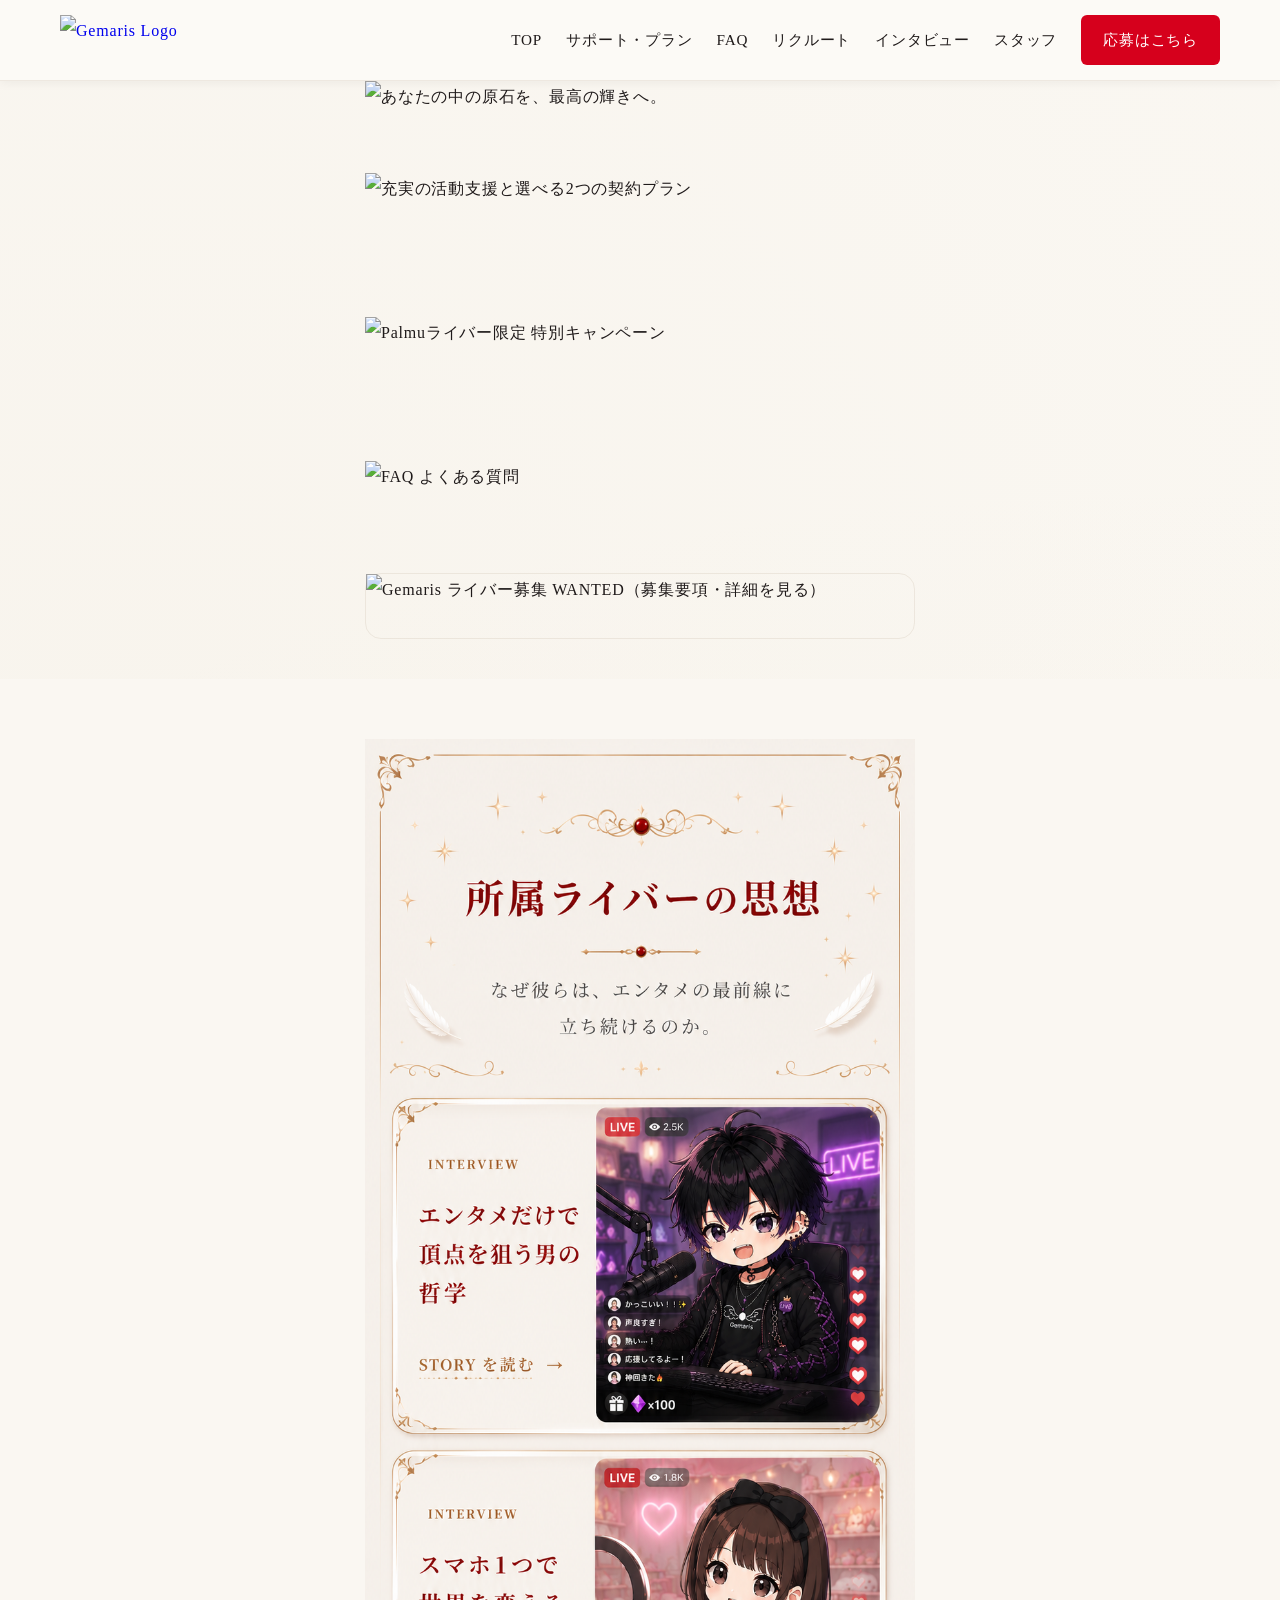
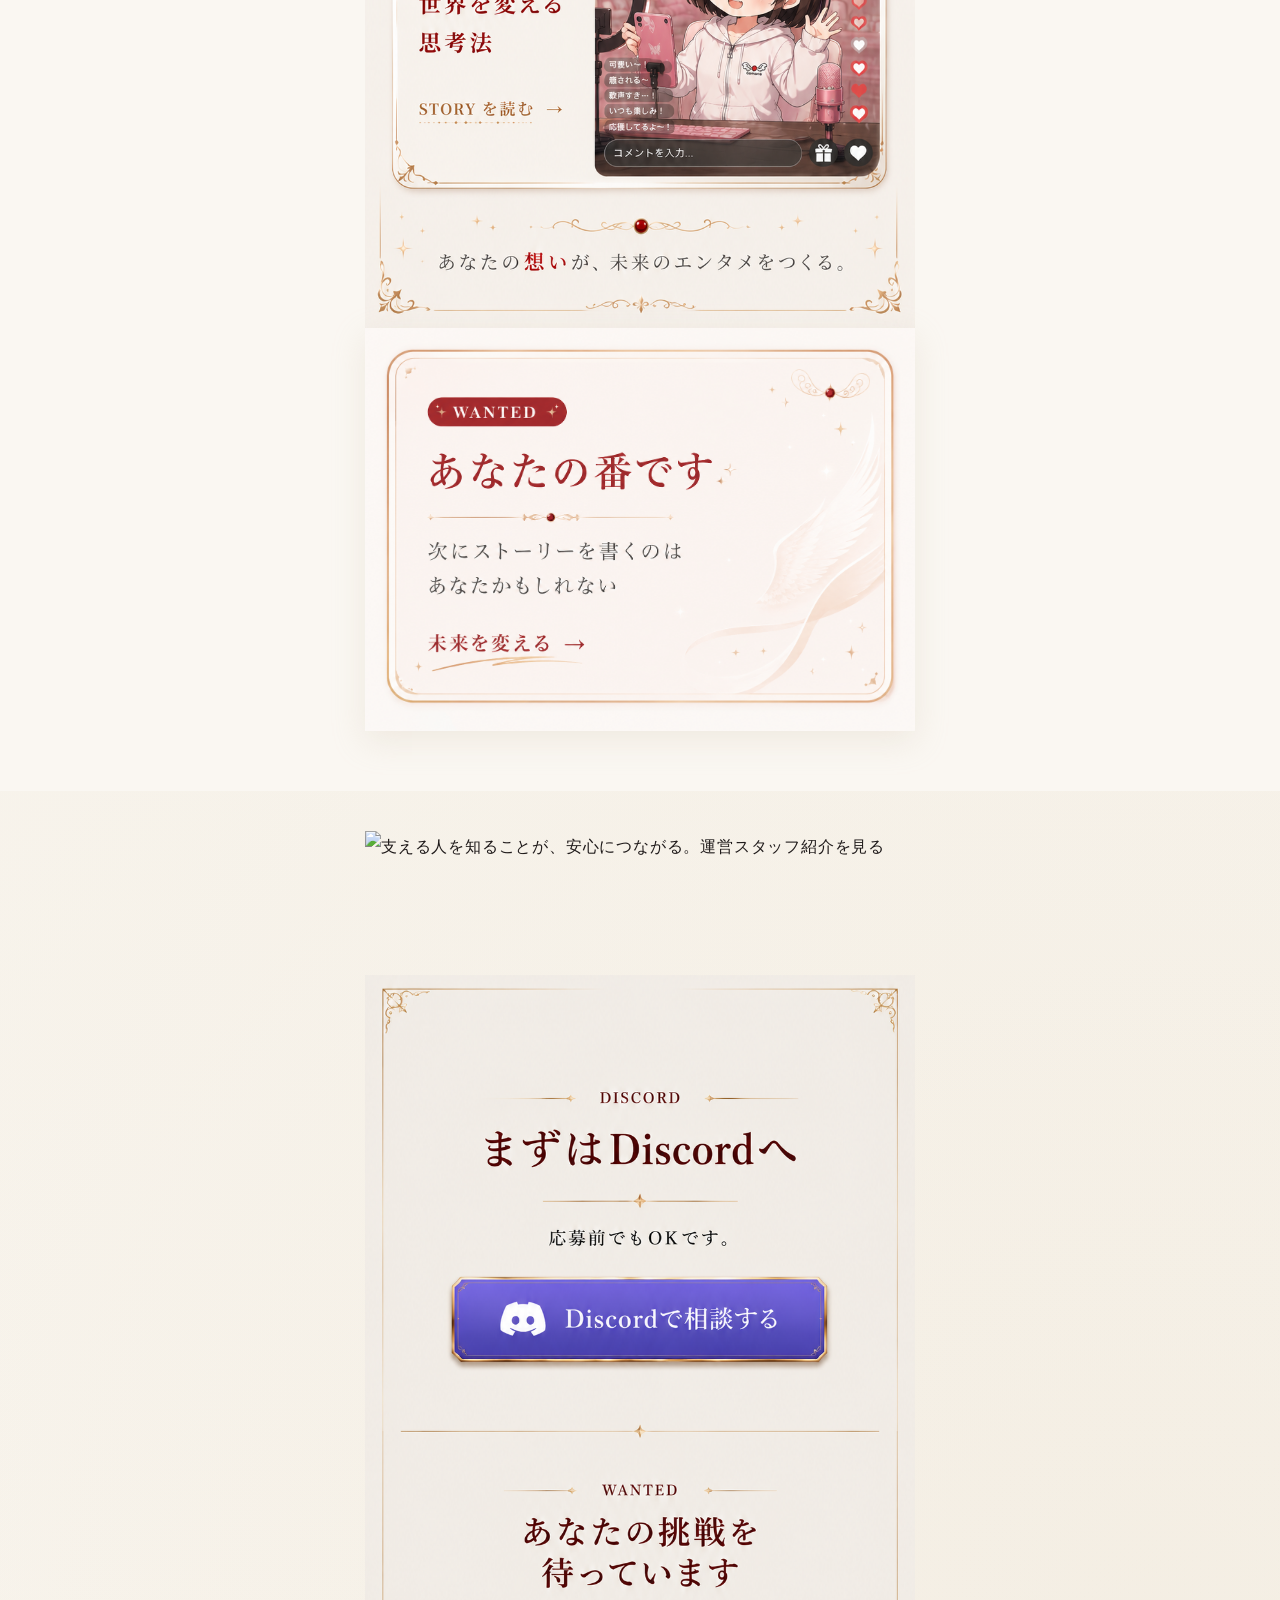
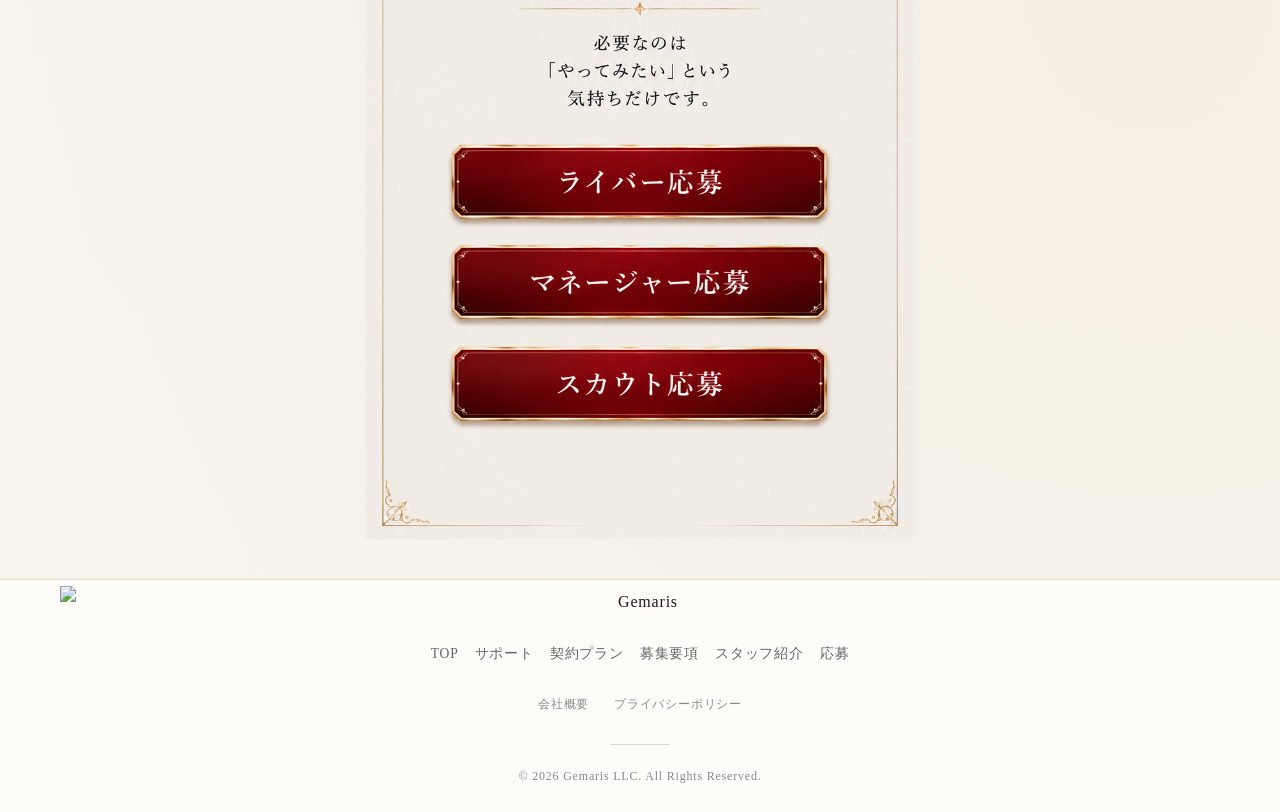
==== commit dc83650c: "Add files via upload" ====
--- a/index.html
+++ b/index.html
@@ -72,53 +72,27 @@
 <!-- ==========================================================================
      Palmuライバー限定特別キャンペーンセクション
      ========================================================================== -->
+<!-- ==========================================================================
+     Palmuライバー限定特別キャンペーンセクション（画像差し替え版）
+     ========================================================================== -->
 <section class="section index-palmu-campaign-section" id="palmu-campaign" style="padding: 40px 0; background: transparent; position: relative; overflow: hidden;">
   <div class="container wide-bleed-container">
-    <div class="main-content-card" style="margin: 0 10px; background: linear-gradient(135deg, #ffffff 0%, #faf7f2 100%); border: 1px solid rgba(156, 42, 42, 0.2);">
+    <div class="palmu-banner-wrap" style="position: relative; width: 100%; margin: 0 auto;">
       
-      <!-- セクションヘッダー -->
-      <div class="card-header-luxury" style="text-align: center; border-bottom: 1px dashed rgba(229, 221, 209, 0.8);">
-        <span style="letter-spacing: 0.15em;">SPECIAL CAMPAIGN</span>
-        <h2 style="font-size: 1.5rem; color: #2b2b2b; margin-top: 5px;">Palmuライバー限定 特別キャンペーン</h2>
-      </div>
-
-      <p class="card-lead-text" style="text-align: center; font-size: 0.95rem; margin-bottom: 25px;">
-        GemarisではPalmuで配信を開始するライバー様を対象に、<br>スタートダッシュを強力に<br>バックアップする特別報酬＆特典を<br>ご用意しています！
-      </p>
-
-      <!-- 導線カード2列エリア -->
-      <div class="palmu-banner-grid" style="display: flex; gap: 20px; flex-wrap: wrap; justify-content: center;">
-        
-        <!-- カード1: Palmuキャンペーン報酬 (新規向け) -->
-        <div class="palmu-nav-card" style="flex: 1; min-width: 260px; background: #ffffff; border: 1px solid rgba(229, 221, 209, 0.8); border-radius: 12px; padding: 20px; text-align: center; box-shadow: 0 4px 15px rgba(0,0,0,0.03); display: flex; flex-direction: column; justify-content: space-between;">
-          <div>
-            <span style="display: inline-block; background: #9c2a2a; color: #fff; font-size: 0.75rem; font-weight: bold; padding: 3px 10px; border-radius: 20px; margin-bottom: 10px;">新規ライバー対象</span>
-            <h3 style="font-size: 1.2rem; font-weight: 600; color: #2b2b2b; margin-bottom: 10px;">Palmuキャンペーン報酬</h3>
-            <p style="font-size: 0.85rem; color: #666; line-height: 1.6; margin-bottom: 15px;">
-              初配信からランク達成や継続配信で豪華ボーナス！B到達・A到達・U18限定報酬などの詳細はこちら。
-            </p>
-          </div>
-          <a href="palmu-bonus.html" class="gemaris-luxury-final-btn" style="font-size: 0.9rem; padding: 10px 20px; width: 100%; box-sizing: border-box; display: block; margin-top: 10px;">
-            キャンペーン詳細を見る
-          </a>
-        </div>
-
-        <!-- カード2: プレミアスタートキャンペーン (経験者向け) -->
-        <div class="palmu-nav-card" style="flex: 1; min-width: 260px; background: #ffffff; border: 1px solid rgba(156, 42, 42, 0.3); border-radius: 12px; padding: 20px; text-align: center; box-shadow: 0 4px 15px rgba(156, 42, 42, 0.08); display: flex; flex-direction: column; justify-content: space-between; position: relative; overflow: hidden;">
-          <div style="position: absolute; top: 0; right: 0; background: #6a1b1b; color: #fff; font-size: 0.65rem; padding: 2px 10px; border-bottom-left-radius: 8px; font-weight: bold;">経験者優遇</div>
-          <div>
-            <span style="display: inline-block; background: #2b2b2b; color: #fff; font-size: 0.75rem; font-weight: bold; padding: 3px 10px; border-radius: 20px; margin-bottom: 10px;">他アプリ実績者対象</span>
-            <h3 style="font-size: 1.2rem; font-weight: 600; color: #2b2b2b; margin-bottom: 10px;">プレミアスタート<br>キャンペーン</h3>
-            <p style="font-size: 0.85rem; color: #666; line-height: 1.6; margin-bottom: 15px;">
-              B1ランクスタートや月給保証制度、最大2倍の特別増額ボーナスなど、圧倒的優遇プログラムを用意！
-            </p>
-          </div>
-          <a href="premier-campaign.html" class="gemaris-luxury-final-btn" style="font-size: 0.9rem; padding: 10px 20px; width: 100%; box-sizing: border-box; display: block; margin-top: 10px; background: #9c2a2a;">
-            プレミア特典を見る
-          </a>
-        </div>
-
-      </div>
+      <!-- バナー画像 -->
+      <img src="images/index-bonus.png" alt="Palmuライバー限定 特別キャンペーン" class="palmu-img-map-target" usemap="#index-palmu-map" id="js-index-palmu-img" style="width: 100%; height: auto; display: block; border: none;">
+      
+      <!-- クリッカブルマップ（ボタンのタップ領域） -->
+      <map name="index-palmu-map" id="index-palmu-map">
+        <!-- キャンペーン詳細を見る（新規ライバー対象） -->
+        <area shape="rect" coords="120,1350,1005,1470" href="palmu-bonus.html" alt="キャンペーン詳細を見る" class="map-link">
+        
+        <!-- プレミア特典を見る（他アプリ実績者対象） -->
+        <area shape="rect" coords="120,2045,1005,2165" href="premier-campaign.html" alt="プレミア特典を見る" class="map-link">
+        
+        <!-- お問い合わせはこちら -->
+        <area shape="rect" coords="155,2290,970,2400" href="apply.html" alt="お問い合わせはこちら" class="map-link">
+      </map>
 
     </div>
   </div>
@@ -216,107 +190,148 @@
     </div>
   </footer>
 
-  <script>
-    /* ハンバーガーメニュー */
-    const hamburger = document.getElementById('js-hamburger');
-    const navMenu = document.getElementById('js-nav-menu');
-
-    if (hamburger && navMenu) {
-      hamburger.addEventListener('click', () => {
-        hamburger.classList.toggle('is-active');
-        navMenu.classList.toggle('is-active');
+<script>
+  /* ==========================================================================
+     1. ハンバーガーメニュー制御
+     ========================================================================== */
+  const hamburger = document.getElementById('js-hamburger');
+  const navMenu = document.getElementById('js-nav-menu');
+
+  if (hamburger && navMenu) {
+    hamburger.addEventListener('click', () => {
+      hamburger.classList.toggle('is-active');
+      navMenu.classList.toggle('is-active');
+    });
+
+    // メニュー内のリンクをクリックしたら自動で閉じる
+    document.querySelectorAll('.nav-menu a').forEach(link => {
+      link.addEventListener('click', () => {
+        hamburger.classList.remove('is-active');
+        navMenu.classList.remove('is-active');
       });
-
-      document.querySelectorAll('.nav-menu a').forEach(link => {
-        link.addEventListener('click', () => {
-          hamburger.classList.remove('is-active');
-          navMenu.classList.remove('is-active');
-        });
-      });
-    }
-
-    /* recruit.png リサイズ */
-    const indexImg = document.getElementById('js-index-recruit-img');
-    const indexArea = document.querySelector('map[name="index-recruit-map"] area');
-    const idxOriginalWidth = 1125;
-    const idxOriginalHeight = 2436;
-    const idxOriginalCoords = [145, 2170, 980, 2330];
-
-    function resizeIndexMap() {
-      if (!indexImg || !indexArea) return;
-      const rect = indexImg.getBoundingClientRect();
-      const ratioX = rect.width / idxOriginalWidth;
-      const ratioY = rect.height / idxOriginalHeight;
+    });
+  }
+
+  /* ==========================================================================
+     2. 画像マップ（<map> <area>）レスポンシブ自動調整処理
+     ========================================================================== */
+
+  /* --- A. Palmu特別キャンペーン (index-bonus.png) --- */
+  const palmuImg = document.getElementById('js-index-palmu-img');
+  const palmuAreas = document.querySelectorAll('map[name="index-palmu-map"] area');
+  const palmuOriginalWidth = 1125;
+  const palmuOriginalHeight = 2436;
+  const palmuOriginalCoords = [
+    [120, 1350, 1005, 1470], /* キャンペーン詳細を見る */
+    [120, 2045, 1005, 2165], /* プレミア特典を見る */
+    [155, 2290, 970, 2400]   /* お問い合わせはこちら */
+  ];
+
+  function resizePalmuMap() {
+    if (!palmuImg || palmuAreas.length === 0) return;
+    const rect = palmuImg.getBoundingClientRect();
+    const ratioX = rect.width / palmuOriginalWidth;
+    const ratioY = rect.height / palmuOriginalHeight;
+    palmuAreas.forEach((area, index) => {
+      const base = palmuOriginalCoords[index];
+      if (!base) return;
       const newCoords = [
-        Math.round(idxOriginalCoords[0] * ratioX),
-        Math.round(idxOriginalCoords[1] * ratioY),
-        Math.round(idxOriginalCoords[2] * ratioX),
-        Math.round(idxOriginalCoords[3] * ratioY)
+        Math.round(base[0] * ratioX),
+        Math.round(base[1] * ratioY),
+        Math.round(base[2] * ratioX),
+        Math.round(base[3] * ratioY)
       ];
-      indexArea.setAttribute('coords', newCoords.join(','));
-    }
-
-    /* support + plan リサイズ */
-    const combImg = document.getElementById('js-index-comb-img');
-    const combAreas = document.querySelectorAll('map[name="index-comb-map"] area');
-    const combOriginalWidth = 1125;
-    const combOriginalHeight = 2436;
-    const combOriginalCoords = [
-      [90, 1240, 1035, 1360],
-      [90, 2280, 1035, 2400]
+      area.setAttribute('coords', newCoords.join(','));
+    });
+  }
+
+  /* --- B. サポート＆プラン (index-support.png) --- */
+  const combImg = document.getElementById('js-index-comb-img');
+  const combAreas = document.querySelectorAll('map[name="index-comb-map"] area');
+  const combOriginalWidth = 1125;
+  const combOriginalHeight = 2436;
+  const combOriginalCoords = [
+    [90, 1240, 1035, 1360], /* サポート詳細 */
+    [90, 2280, 1035, 2400]  /* プラン詳細 */
+  ];
+
+  function resizeCombMap() {
+    if (!combImg || combAreas.length === 0) return;
+    const rect = combImg.getBoundingClientRect();
+    const ratioX = rect.width / combOriginalWidth;
+    const ratioY = rect.height / combOriginalHeight;
+    combAreas.forEach((area, index) => {
+      const base = combOriginalCoords[index];
+      if (!base) return;
+      const newCoords = [
+        Math.round(base[0] * ratioX),
+        Math.round(base[1] * ratioY),
+        Math.round(base[2] * ratioX),
+        Math.round(base[3] * ratioY)
+      ];
+      area.setAttribute('coords', newCoords.join(','));
+    });
+  }
+
+  /* --- C. リクルート (recruit.png) --- */
+  const indexImg = document.getElementById('js-index-recruit-img');
+  const indexArea = document.querySelector('map[name="index-recruit-map"] area');
+  const idxOriginalWidth = 1125;
+  const idxOriginalHeight = 2436;
+  const idxOriginalCoords = [145, 2170, 980, 2330];
+
+  function resizeIndexMap() {
+    if (!indexImg || !indexArea) return;
+    const rect = indexImg.getBoundingClientRect();
+    const ratioX = rect.width / idxOriginalWidth;
+    const ratioY = rect.height / idxOriginalHeight;
+    const newCoords = [
+      Math.round(idxOriginalCoords[0] * ratioX),
+      Math.round(idxOriginalCoords[1] * ratioY),
+      Math.round(idxOriginalCoords[2] * ratioX),
+      Math.round(idxOriginalCoords[3] * ratioY)
     ];
-
-    function resizeCombMap() {
-      if (!combImg || combAreas.length === 0) return;
-      const rect = combImg.getBoundingClientRect();
-      const ratioX = rect.width / combOriginalWidth;
-      const ratioY = rect.height / combOriginalHeight;
-      combAreas.forEach((area, index) => {
-        const base = combOriginalCoords[index];
-        if (!base) return;
-        const newCoords = [
-          Math.round(base[0] * ratioX),
-          Math.round(base[1] * ratioY),
-          Math.round(base[2] * ratioX),
-          Math.round(base[3] * ratioY)
-        ];
-        area.setAttribute('coords', newCoords.join(','));
-      });
-    }
-
-    /* staff.png 用リサイズ */
-    const staffImg = document.getElementById('js-index-staff-img');
-    const staffArea = document.querySelector('map[name="index-staff-map"] area');
-    const stfOriginalWidth = 1125;
-    const stfOriginalHeight = 2436;
-    const stfOriginalCoords = [110, 2040, 1015, 2240];
-
-    function resizeStaffMap() {
-      if (!staffImg || !staffArea) return;
-      const rect = staffImg.getBoundingClientRect();
-      const ratioX = rect.width / stfOriginalWidth;
-      const ratioY = rect.height / stfOriginalHeight;
-      const newCoords = [
-        Math.round(stfOriginalCoords[0] * ratioX),
-        Math.round(stfOriginalCoords[1] * ratioY),
-        Math.round(stfOriginalCoords[2] * ratioX),
-        Math.round(stfOriginalCoords[3] * ratioY)
-      ];
-      staffArea.setAttribute('coords', newCoords.join(','));
-    }
-
-    function updateAllMaps() {
-      resizeIndexMap();
-      resizeCombMap();
-      resizeStaffMap();
-    }
-
-    window.addEventListener('load', updateAllMaps);
-    window.addEventListener('resize', updateAllMaps);
-
-    if (indexImg) { indexImg.complete ? resizeIndexMap() : indexImg.addEventListener('load', resizeIndexMap); }
-    if (combImg) { combImg.complete ? resizeCombMap() : combImg.addEventListener('load', resizeCombMap); }
-    if (staffImg) { staffImg.complete ? resizeStaffMap() : staffImg.addEventListener('load', resizeStaffMap); }
-  </script>
+    indexArea.setAttribute('coords', newCoords.join(','));
+  }
+
+  /* --- D. スタッフ紹介 (staff.png) --- */
+  const staffImg = document.getElementById('js-index-staff-img');
+  const staffArea = document.querySelector('map[name="index-staff-map"] area');
+  const stfOriginalWidth = 1125;
+  const stfOriginalHeight = 2436;
+  const stfOriginalCoords = [110, 2040, 1015, 2240];
+
+  function resizeStaffMap() {
+    if (!staffImg || !staffArea) return;
+    const rect = staffImg.getBoundingClientRect();
+    const ratioX = rect.width / stfOriginalWidth;
+    const ratioY = rect.height / stfOriginalHeight;
+    const newCoords = [
+      Math.round(stfOriginalCoords[0] * ratioX),
+      Math.round(stfOriginalCoords[1] * ratioY),
+      Math.round(stfOriginalCoords[2] * ratioX),
+      Math.round(stfOriginalCoords[3] * ratioY)
+    ];
+    staffArea.setAttribute('coords', newCoords.join(','));
+  }
+
+  /* --- E. 全マップ一括更新関数 --- */
+  function updateAllMaps() {
+    resizePalmuMap();
+    resizeCombMap();
+    resizeIndexMap();
+    resizeStaffMap();
+  }
+
+  /* イベントリスナー（読み込み時・リサイズ時） */
+  window.addEventListener('load', updateAllMaps);
+  window.addEventListener('resize', updateAllMaps);
+
+  /* 画像キャッシュ対策（すでに画像読み込み完了している場合の個別実行） */
+  if (palmuImg) { palmuImg.complete ? resizePalmuMap() : palmuImg.addEventListener('load', resizePalmuMap); }
+  if (combImg) { combImg.complete ? resizeCombMap() : combImg.addEventListener('load', resizeCombMap); }
+  if (indexImg) { indexImg.complete ? resizeIndexMap() : indexImg.addEventListener('load', resizeIndexMap); }
+  if (staffImg) { staffImg.complete ? resizeStaffMap() : staffImg.addEventListener('load', resizeStaffMap); }
+</script>
 </body>
 </html>
--- a/css/index.css
+++ b/css/index.css
@@ -0,0 +1,308 @@
+@charset "UTF-8";
+
+/* ==========================================================================
+   MAIN CONTENT CARDS & WIDE BLEED LAYOUT (PC画面での適切なサイズ制限と中央寄せ)
+   ========================================================================== */
+.top-content-navigator {
+  padding: 60px 0;
+  background-color: var(--gem-white, #faf7f2);
+}
+
+.content-nav-inner {
+  display: flex;
+  flex-direction: column;
+  gap: 50px;
+}
+
+/* 👑 PC表示で巨大化するのを防ぎ、スマホ時は横幅いっぱいにフィットさせるコンテナ */
+.wide-bleed-container {
+  width: 100% !important;
+  max-width: 550px !important; /* 💡 PCでのイラストの最大幅を制限（縦長が綺麗に見える限界値） */
+  margin: 0 auto !important;   /* 💡 左右中央寄せ */
+  position: relative;
+  left: auto;                  /* ぶち抜き設定を解除 */
+  transform: none;             /* ぶち抜き設定を解除 */
+  padding: 0 !important;
+}
+
+/* ラグジュアリーなカード型コンテナ */
+.main-content-card {
+  background: #ffffff;
+  border: 1px solid rgba(229, 221, 209, 0.6);
+  border-radius: 16px;
+  padding: 50px;
+  box-shadow: 0 15px 45px rgba(215, 201, 182, 0.15);
+  transition: transform 0.3s ease, box-shadow 0.3s ease;
+  scroll-margin-top: 90px;
+}
+
+.main-content-card:hover {
+  transform: translateY(-4px);
+  box-shadow: 0 20px 50px rgba(215, 201, 182, 0.25);
+}
+
+/* カード内のヘッダーデザイン */
+.card-header-luxury {
+  margin-bottom: 25px;
+  border-bottom: 1px solid rgba(229, 221, 209, 0.4);
+  padding-bottom: 15px;
+}
+
+.card-header-luxury span {
+  font-size: 0.85rem;
+  color: var(--gem-red, #9c2a2a);
+  font-family: "Helvetica Neue", Arial, "Noto Sans JP", sans-serif;
+  font-weight: 700;
+  letter-spacing: 0.2em;
+  display: block;
+  margin-bottom: 5px;
+}
+
+.card-header-luxury h2 {
+  font-size: 1.8rem;
+  color: var(--gem-black, #2b2b2b);
+  font-family: "Helvetica Neue", Arial, "Hiragino Kaku Gothic ProN", "Hiragino Sans", "Noto Sans JP", sans-serif;
+  font-weight: 600;
+}
+
+.card-lead-text {
+  font-size: 1.1rem;
+  color: var(--gem-gray, #555555);
+  line-height: 1.7;
+  margin-bottom: 35px;
+}
+
+.card-btn-wrap {
+  display: flex;
+  justify-content: center;
+  margin-top: 35px;
+}
+
+.gemaris-luxury-final-btn {
+  display: inline-block;
+  background: #6a1b1b;
+  color: #ffffff !important;
+  font-size: 1.1rem;
+  font-weight: 600;
+  padding: 16px 50px;
+  border-radius: 50px;
+  text-decoration: none;
+  letter-spacing: 0.1em;
+  box-shadow: 0 8px 20px rgba(106, 27, 27, 0.3);
+  transition: all 0.3s ease;
+}
+
+.gemaris-luxury-final-btn:hover {
+  background: #822424;
+  transform: translateY(-2px);
+  box-shadow: 0 12px 25px rgba(106, 27, 27, 0.4);
+}
+
+/* ==========================================================================
+   🖼️ イラスト内ボタン（透明リンクエリア）の共通基準座標設定
+   ========================================================================== */
+.top-img-container,
+.visual-overlay-wrapper,
+.apply-banner-wrap,
+.comb-banner-wrap,
+.recruit-banner-wrap,
+.staff-banner-wrap {
+  position: relative;
+  width: 100% !important;
+  max-width: 100% !important;
+  margin: 0 auto;
+  overflow: hidden;
+}
+
+.map-replacement-link,
+.apply-invisible-link,
+.story-invisible-link {
+  position: absolute;
+  display: block;
+  background: transparent;
+  z-index: 100 !important;
+  cursor: pointer;
+  -webkit-tap-highlight-color: rgba(0,0,0,0);
+}
+
+/* 💻【PC表示時】の透明リンク位置 */
+.link-apply {
+  width: 74%;
+  height: 11%;
+  left: 13%;
+  top: 64%;
+}
+
+.link-discord {
+  width: 74%;
+  height: 11%;
+  left: 13%;
+  top: 77%;
+}
+
+/* ==========================================================================
+   WANTED SECTION SPECIFIC (ライバー募集エリアのPCレイアウト)
+   ========================================================================== */
+.recruit-luxury-box {
+  display: flex;
+  align-items: center;
+  justify-content: space-between;
+  gap: 40px;
+  background: rgba(250, 247, 242, 0.5);
+  padding: 35px;
+  border-radius: 12px;
+  border: 1px dashed rgba(229, 221, 209, 0.8);
+}
+
+.recruit-luxury-text {
+  flex: 1;
+}
+
+.recruit-luxury-badge {
+  display: inline-block;
+  background: var(--gem-red, #9c2a2a);
+  color: #ffffff;
+  font-size: 0.8rem;
+  font-weight: 600;
+  padding: 6px 14px;
+  border-radius: 50px;
+  margin-bottom: 15px;
+  letter-spacing: 0.05em;
+}
+
+.recruit-luxury-text h3 {
+  font-size: 1.5rem;
+  color: var(--gem-black, #2b2b2b);
+  line-height: 1.5;
+  margin-bottom: 15px;
+  font-family: "Helvetica Neue", Arial, "Noto Sans JP", sans-serif;
+}
+
+.recruit-luxury-desc {
+  font-size: 0.95rem;
+  color: var(--gem-gray, #555555);
+  line-height: 1.8;
+}
+
+.recruit-luxury-image {
+  flex-shrink: 0;
+  width: 240px;
+}
+
+.recruit-luxury-image img {
+  width: 100%;
+  height: auto;
+  display: block;
+  object-fit: contain;
+}
+
+.sp-only {
+  display: none;
+}
+
+/* ==========================================================================
+   📱 RESPONSIVE STYLE (スマホ画面向けの超絶最適化)
+   ========================================================================== */
+@media screen and (max-width: 768px) {
+  
+  /* スマホ時は上限をなくして画面横幅いっぱいに広げる */
+  .wide-bleed-container {
+    width: 100% !important;
+    max-width: 100% !important;
+    left: 0;
+    transform: none;
+    padding: 0 !important;
+  }
+
+  .main-content-card {
+    padding: 35px 20px;
+    margin: 0 10px;
+    scroll-margin-top: 80px;
+  }
+
+  .card-header-luxury h2 {
+    font-size: 1.35rem;
+    line-height: 1.4;
+  }
+
+  .card-lead-text,
+  .main-content-card p,
+  .recruit-luxury-desc,
+  .faq-luxury-list p {
+    font-size: 0.95rem !important;
+    line-height: 1.8 !important;
+    letter-spacing: 0.03em !important;
+    word-break: normal !important;
+    overflow-wrap: anywhere !important;
+    text-align: justify;
+  }
+
+  .sp-only {
+    display: inline !important;
+  }
+
+  .recruit-luxury-box {
+    display: flex;
+    flex-direction: column;
+    align-items: center;
+    text-align: center;
+    padding: 25px 15px;
+    gap: 25px;
+  }
+
+  .recruit-luxury-text {
+    width: 100% !important;
+  }
+
+  .recruit-luxury-text h3 {
+    font-size: 1.2rem;
+    line-height: 1.5;
+    word-break: keep-all !important;
+    overflow-wrap: break-word !important;
+  }
+
+  .recruit-luxury-image {
+    width: 100% !important;
+    max-width: 320px;
+    margin: 0 auto;
+    display: flex;
+    justify-content: center;
+  }
+
+  .recruit-luxury-image img {
+    width: 100% !important;
+    height: auto !important;
+    object-fit: contain;
+    border-radius: 12px;
+    box-shadow: 0 8px 25px rgba(215, 201, 182, 0.25);
+  }
+
+  .gemaris-luxury-final-btn {
+    font-size: 1.0rem;
+    padding: 14px 40px;
+    width: 90%;
+    text-align: center;
+  }
+
+  .main-content-card .card-btn-wrap {
+    width: 100% !important;
+    display: flex !important;
+    justify-content: center !important;
+    margin-top: 20px !important;
+  }
+
+  /* スマホのメインボタン座標のズレを封殺 */
+  .link-apply {
+    width: 61.5% !important;
+    height: 7.2% !important;
+    left: 19.3% !important;
+    top: 79.5% !important;
+  }
+
+  .link-discord {
+    width: 61.5% !important;
+    height: 7.2% !important;
+    left: 19.3% !important;
+    top: 87.8% !important;
+  }
+}
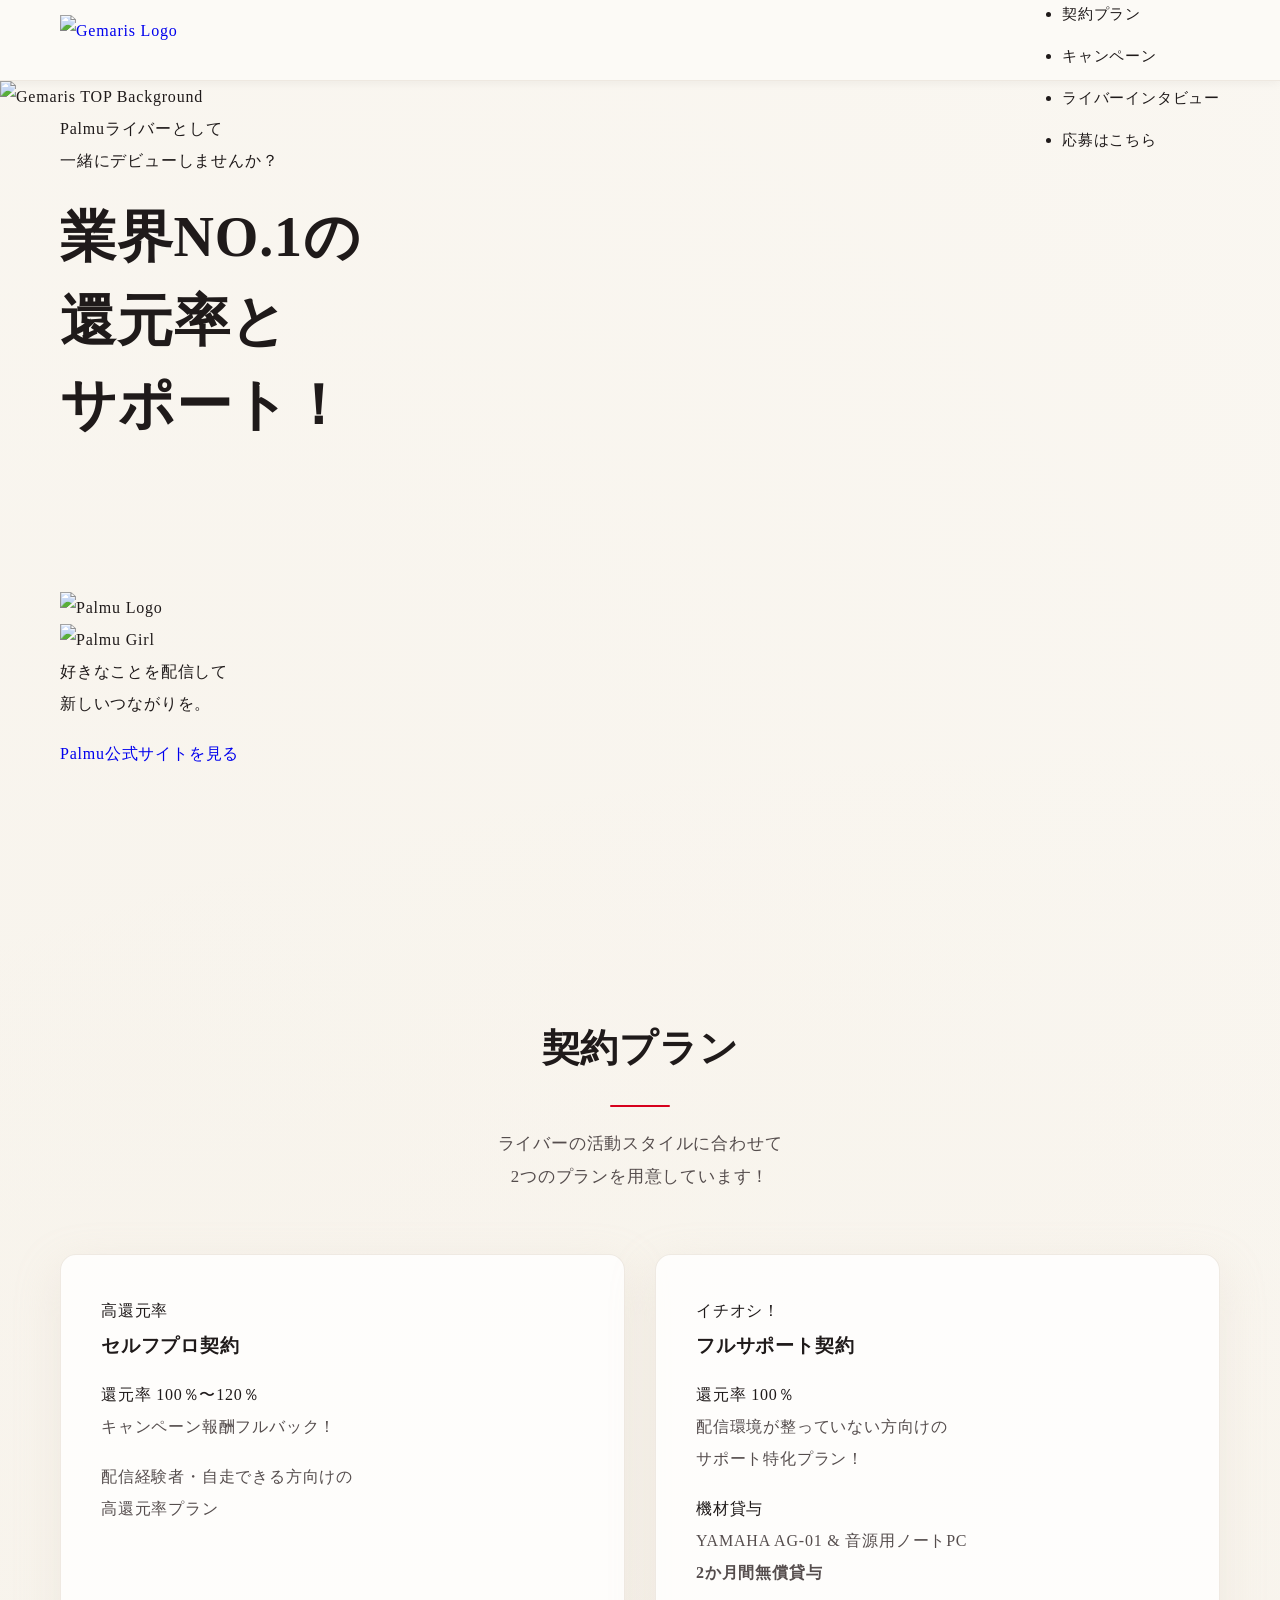
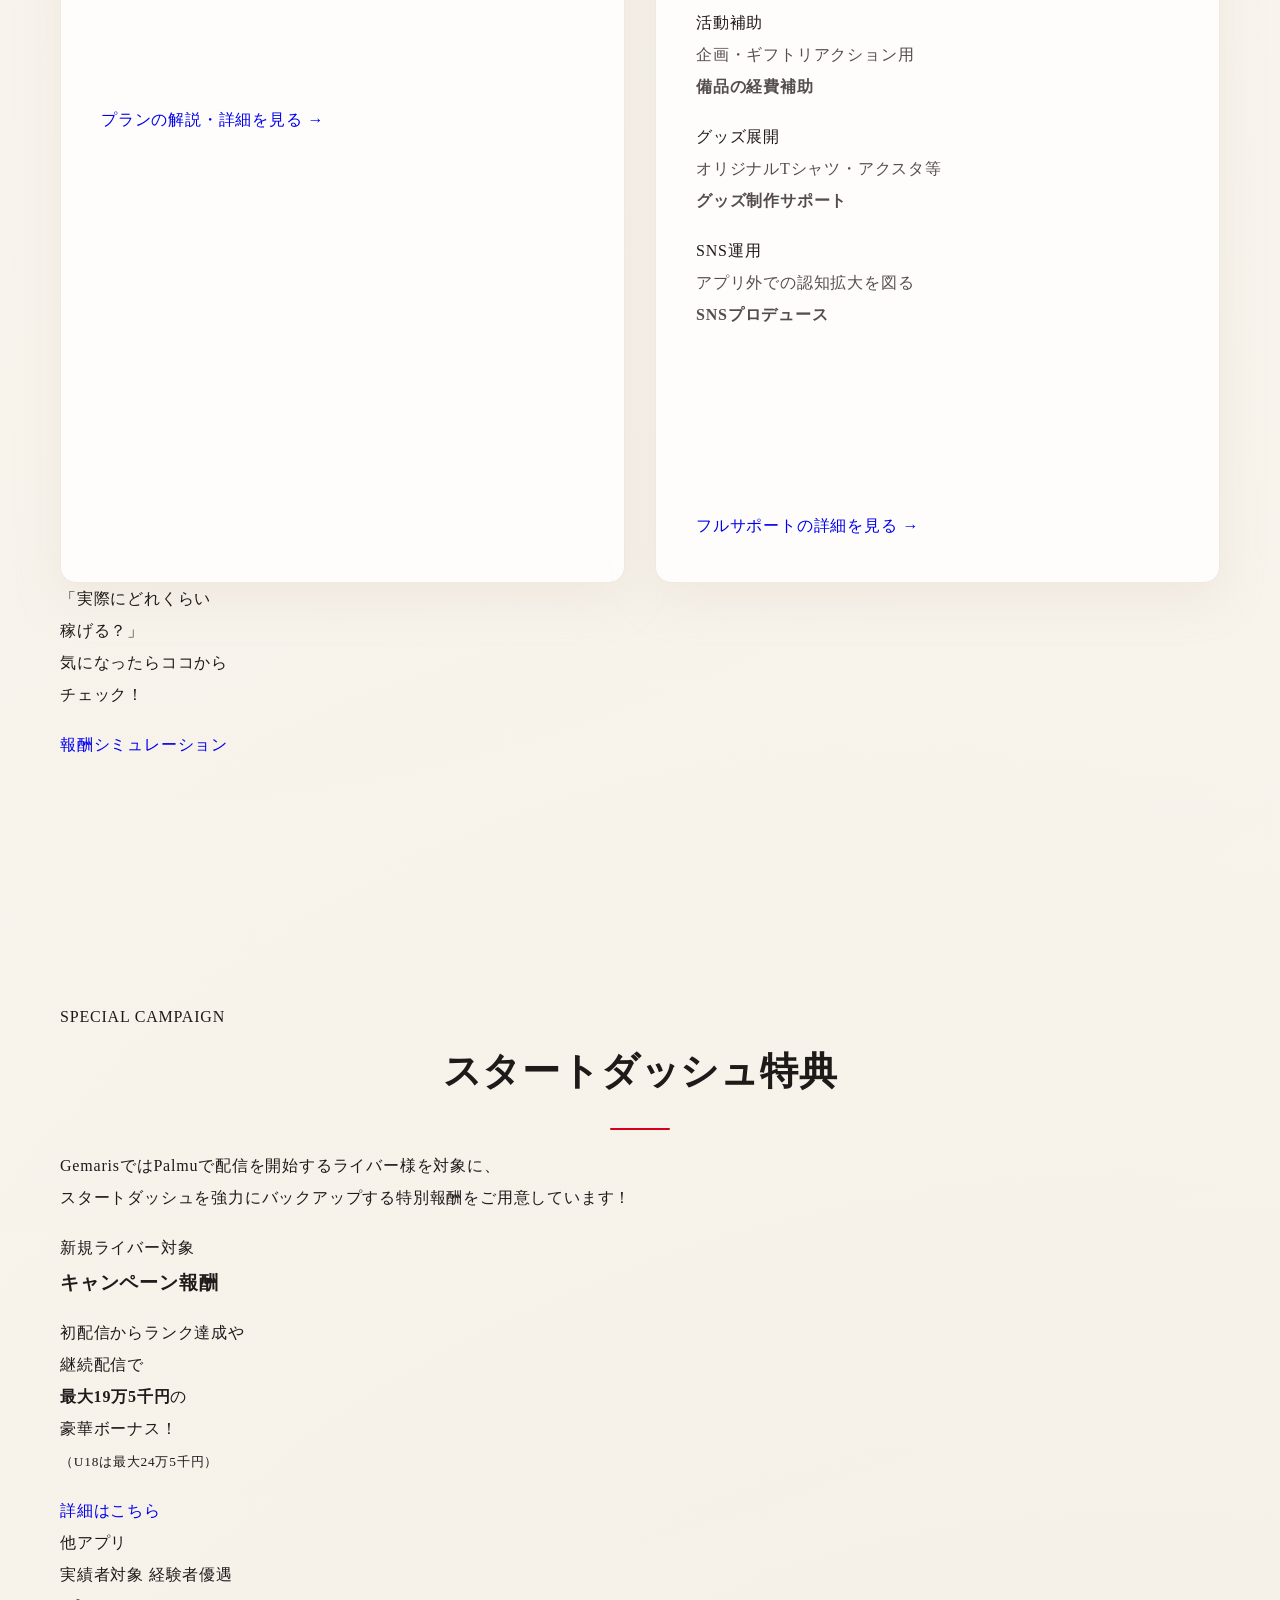
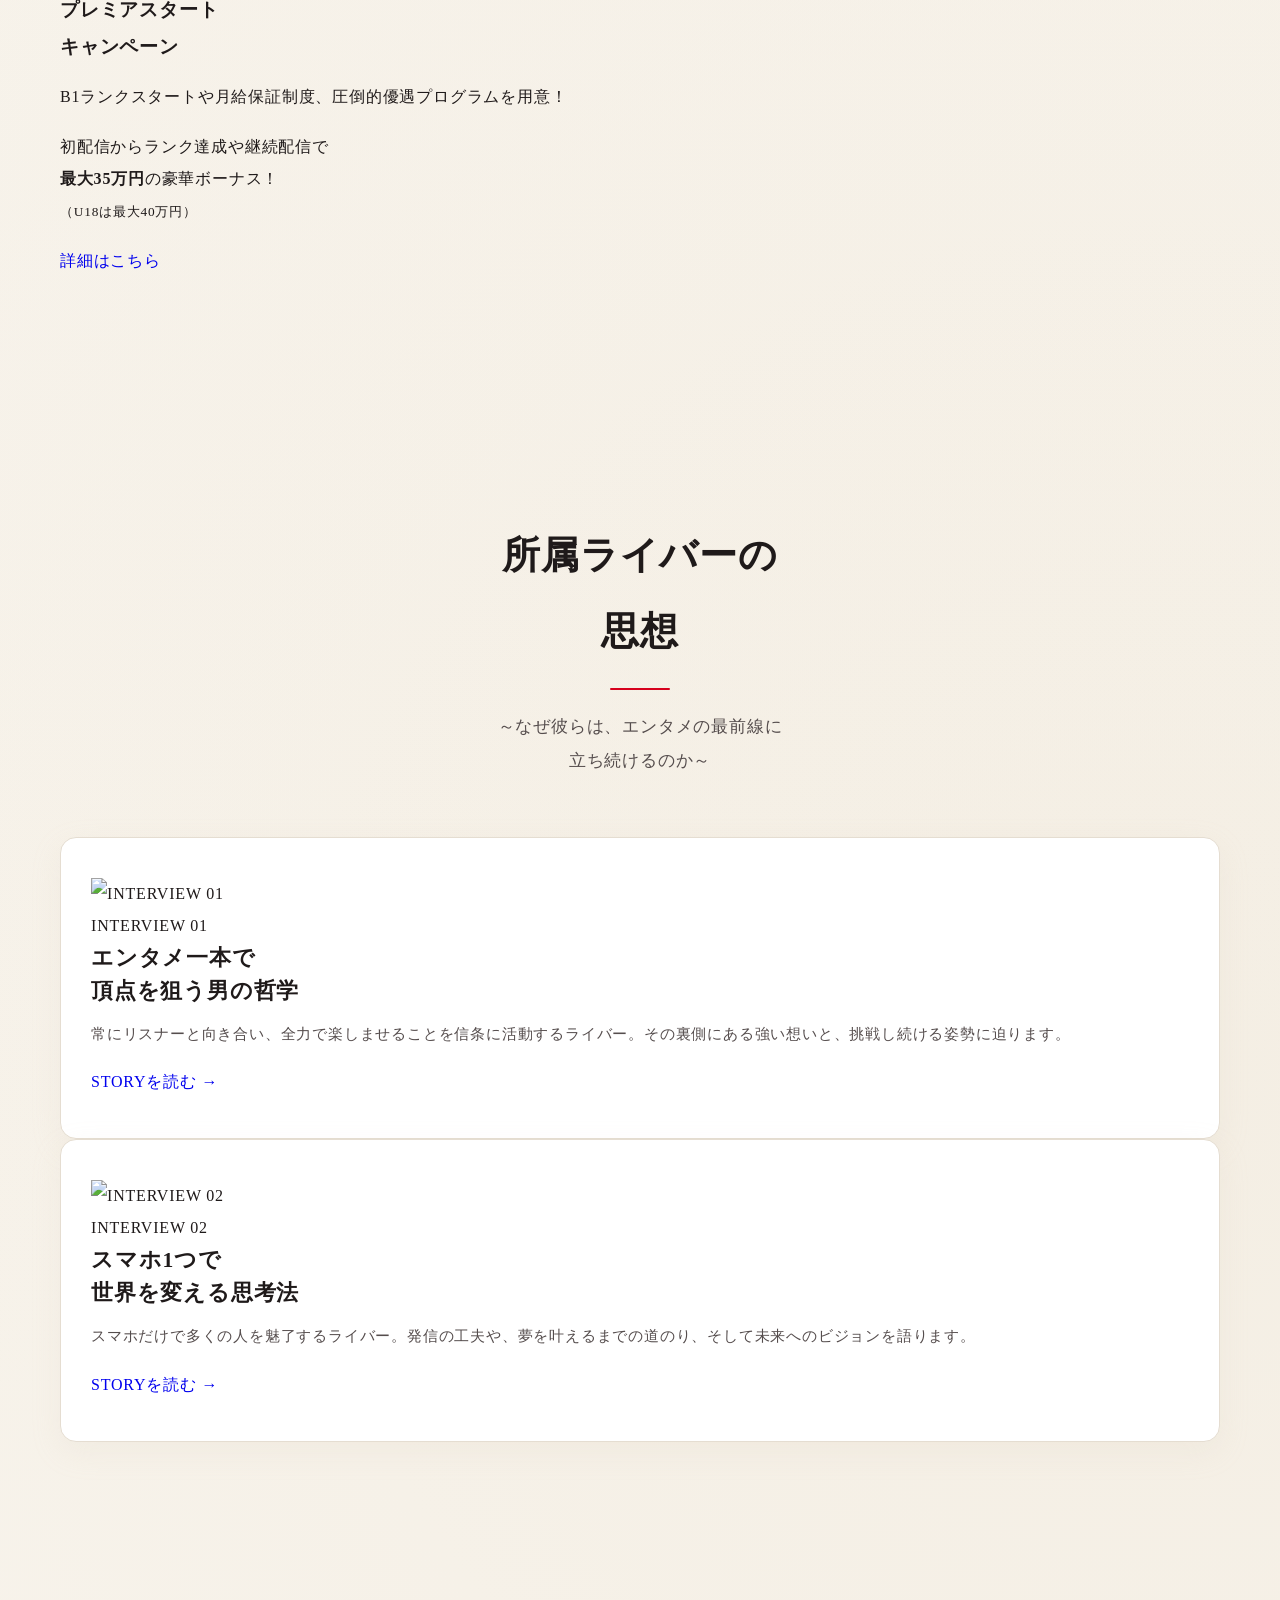
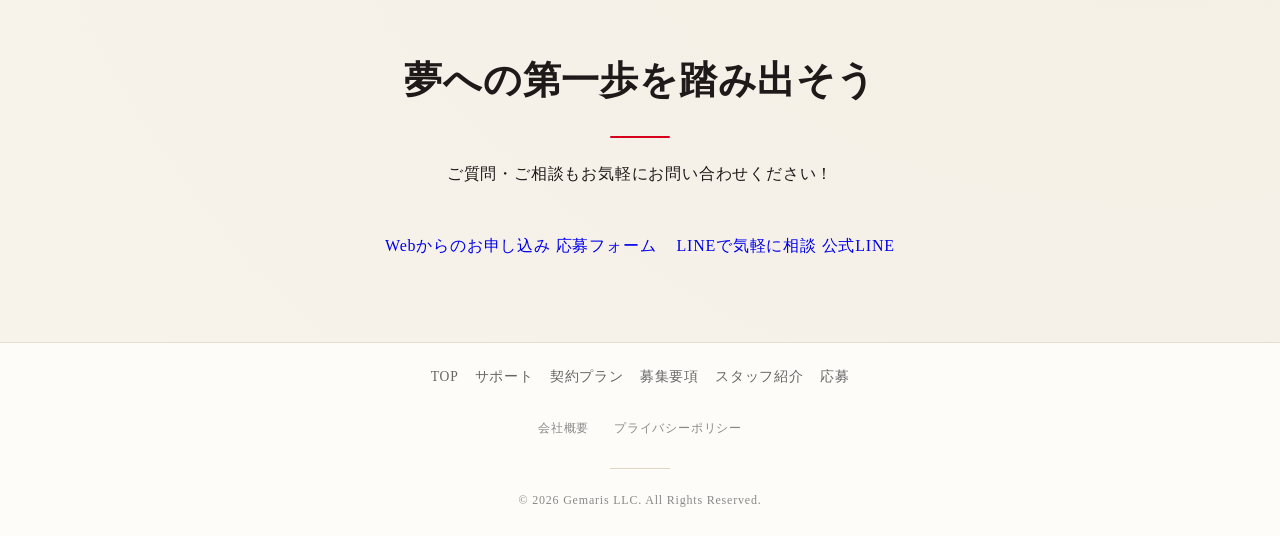
==== commit 9033b5e8: "Add files via upload" ====
--- a/index.html
+++ b/index.html
@@ -3,30 +3,24 @@
 <head>
   <meta charset="UTF-8">
   <meta name="viewport" content="width=device-width, initial-scale=1.0">
-  <title>Gemaris（ジェマリス）公式</title>
+  <title>Gemaris - Palmuライバー事務所</title>
+  
+  <!-- Google Fonts -->
+  <link rel="preconnect" href="https://fonts.googleapis.com">
+  <link rel="preconnect" href="https://fonts.gstatic.com" crossorigin>
+  <link href="https://fonts.googleapis.com/css2?family=M+PLUS+Rounded+1c:wght@500;700;800;900&family=Zen+Maru+Gothic:wght@700;900&display=swap" rel="stylesheet">
+  
   <link rel="stylesheet" href="css/style.css">
-  <link rel="stylesheet" href="css/index.css">
-  <style>
-    /* 固定ヘッダーの干渉を確実に防いで最前面に出すスタイル */
-    .index-support-plans-section {
-      position: relative;
-      z-index: 50 !important; 
-    }
-    .comb-banner-wrap {
-      position: relative;
-      z-index: 51 !important;
-    }
-    map area {
-      cursor: pointer;
-      display: inline-block;
-    }
-  </style>
 </head>
-<body class="gemaris-theme">
-
+<body>
+
+  <!-- キラキラ・エフェクト背景 -->
+  <div class="sparkles-container" id="js-sparkles"></div>
+
+  <!-- ヘッダー -->
   <header class="header">
     <div class="container header-inner">
-      <a href="index.html">
+      <a href="index.html" class="logo-link">
         <img src="images/logo.png" alt="Gemaris Logo" class="logo">
       </a>
       <button class="hamburger" id="js-hamburger" aria-label="メニューを開く">
@@ -35,145 +29,237 @@
         <span></span>
       </button>
       <nav class="nav-menu" id="js-nav-menu">
-        <a href="index.html">TOP</a>
-        <a href="index.html#plans">サポート・プラン</a>
-        <a href="index.html#faq">FAQ</a>
-        <a href="index.html#recruit-teaser">リクルート</a>
-        <a href="index.html#story-section">インタビュー</a>
-        <a href="index.html#staff-teaser">スタッフ</a>
-        <a href="apply.html" class="apply-btn">応募はこちら</a>
+        <ul class="nav-list">
+          <li><a href="#top" class="nav-link">TOP</a></li>
+          <li><a href="#palmu" class="nav-link">Palmu紹介</a></li>
+          <li><a href="#plan" class="nav-link">契約プラン</a></li>
+          <li><a href="#campaign" class="nav-link">キャンペーン</a></li>
+          <li><a href="#interview" class="nav-link">ライバーインタビュー</a></li>
+          <li><a href="#apply" class="nav-link btn-nav-cta pulse-anim">応募はこちら</a></li>
+        </ul>
       </nav>
     </div>
   </header>
 
-  <section class="top-hero-section" style="position: relative; overflow: hidden;">
-    <div class="container wide-bleed-container">
-      <div class="top-img-container visual-overlay-wrapper">
-        <img src="images/TOP.png" alt="あなたの中の原石を、最高の輝きへ。" class="top-main-img" style="width: 100%; height: auto; display: block;">
-        <a href="apply.html" class="map-replacement-link link-apply" title="応募はこちら"></a>
-        <a href="https://discord.gg/XXXXXXXX" target="_blank" class="map-replacement-link link-discord" title="Discordに参加する"></a>
-      </div>
-    </div>
-  </section>
-
-  <section class="section index-support-plans-section" id="plans" style="padding: 60px 0 40px 0; background: transparent; position: relative; overflow: hidden;">
-    <div class="container wide-bleed-container">
-      <div class="comb-banner-wrap">
-        <img src="images/index-support.png" alt="充実の活動支援と選べる2つの契約プラン" class="comb-img-map-target" usemap="#index-comb-map" id="js-index-comb-img" style="width: 100%; height: auto; display: block; border: none; position: relative; z-index: 52;">
+  <main>
+    <!-- TOP Section -->
+    <section id="top" class="hero-section">
+      <div class="hero-bg">
+        <img src="images/TOP.png" alt="Gemaris TOP Background" class="hero-img float-anim">
+      </div>
+      <div class="hero-overlay">
+        <div class="container">
+          <p class="hero-subtext js-slide-left">Palmuライバーとして<br><span class="highlight-pink">一緒にデビューしませんか？</span></p>
+          <h1 class="hero-title js-slide-left delay-1">
+            業界<span class="text-gradient">NO.1</span>の<br>還元率と<br>サポート！
+          </h1>
+          <div class="js-slide-left delay-2">
+          </div>
+        </div>
+      </div>
+    </section>
+
+    <!-- Palmu紹介 Section -->
+    <section id="palmu" class="section palmu-section">
+      <div class="container">
+        <div class="palmu-logo-wrapper js-slide-left">
+          <img src="images/index-palmulogo.png" alt="Palmu Logo" class="palmu-logo pulse-soft">
+        </div>
+
+        <div class="palmu-cards">
+          <div class="image-card js-slide-left delay-1 hover-zoom">
+            <img src="images/index-palmu-girl.png" alt="Palmu Girl" class="card-bg-img">
+            <div class="card-overlay">
+              <p class="card-text text-pop">好きなことを配信して<br><span class="text-yellow">新しいつながりを。</span></p>
+            </div>
+          </div>
+        </div>
+
+        <div class="text-center mt-lg js-slide-left">
+          <a href="https://palmu.jp/home#fv" target="_blank" rel="noopener noreferrer" class="btn btn-outline glow-btn">Palmu公式サイトを見る</a>
+        </div>
+      </div>
+    </section>
+
+    <!-- 契約プラン Section -->
+    <section id="plan" class="section plan-section">
+      <div class="container">
+        <h2 class="section-title js-slide-left"><span class="title-sparkle">契約プラン</span></h2>
+        <p class="section-lead js-slide-left">ライバーの活動スタイルに合わせて<br>2つのプランを用意しています！</p>
+
+        <div class="plan-grid">
+          <!-- セルフプロ契約 -->
+          <div class="plan-card js-slide-left">
+            <span class="plan-badge">高還元率</span>
+            <h3 class="plan-name">セルフプロ契約</h3>
+            <div class="plan-return">
+              <span class="return-label">還元率</span>
+              <span class="return-val text-bounce">100％〜120％</span>
+            </div>
+            <p class="plan-sub">キャンペーン報酬フルバック！</p>
+            <p class="plan-desc">配信経験者・自走できる方向けの<br>高還元率プラン</p>
+            
+            <div class="video-container">
+              <video src="videos/セルフプロ.MP4" autoplay muted playsinline preload="metadata"></video>
+            </div>
+
+            <a href="plan.html" class="btn btn-secondary">プランの解説・詳細を見る &rarr;</a>
+          </div>
+
+          <!-- フルサポート契約 -->
+          <div class="plan-card plan-featured js-slide-left delay-1">
+            <span class="plan-badge primary pulse-anim">イチオシ！</span>
+            <h3 class="plan-name">フルサポート契約</h3>
+            <div class="plan-return">
+              <span class="return-label">還元率</span>
+              <span class="return-val text-bounce">100％</span>
+            </div>
+            <p class="plan-desc">配信環境が整っていない方向けの<br>サポート特化プラン！</p>
+
+<!-- フルサポート契約のサポート内容部分 -->
+            <div class="support-features">
+              <div class="feature-item js-slide-left">
+                <span class="feature-tag">機材貸与</span>
+                <p class="feature-text">YAMAHA AG-01 & 音源用ノートPC<br><strong>2か月間無償貸与</strong></p>
+              </div>
+              <div class="feature-item js-slide-left delay-1">
+                <span class="feature-tag">活動補助</span>
+                <p class="feature-text">企画・ギフトリアクション用<br><strong>備品の経費補助</strong></p>
+              </div>
+              <div class="feature-item js-slide-left delay-2">
+                <span class="feature-tag">グッズ展開</span>
+                <p class="feature-text">オリジナルTシャツ・アクスタ等<br><strong>グッズ制作サポート</strong></p>
+              </div>
+              <div class="feature-item js-slide-left delay-3">
+                <span class="feature-tag">SNS運用</span>
+                <p class="feature-text">アプリ外での認知拡大を図る<br><strong>SNSプロデュース</strong></p>
+              </div>
+            </div>
+
+            <div class="video-container">
+              <video src="videos/フルサポート.MP4" autoplay muted playsinline preload="metadata"></video>
+            </div>
+
+            <a href="support.html" class="btn btn-secondary">フルサポートの詳細を見る &rarr;</a>
+          </div>
+        </div>
+
+        <div class="simulation-banner js-slide-left">
+          <p class="sim-title">「実際にどれくらい<br>稼げる？」<br><span class="text-pink">気になったらココから<br>チェック！</span></p>
+          <a href="simulation.html" class="btn btn-accent pulse-anim">報酬シミュレーション</a>
+        </div>
+      </div>
+    </section>
+
+    <!-- キャンペーン Section -->
+    <section id="campaign" class="section campaign-section">
+      <div class="container">
+        <div class="campaign-header js-slide-left">
+          <span class="sub-heading">SPECIAL CAMPAIGN</span>
+          <h2 class="section-title text-white">スタートダッシュ特典</h2>
+          <p class="campaign-lead">
+            GemarisではPalmuで配信を開始するライバー様を対象に、<br>
+            スタートダッシュを強力にバックアップする特別報酬をご用意しています！
+          </p>
+        </div>
+
+        <div class="campaign-list">
+          <!-- 新規ライバー対象 -->
+          <div class="campaign-card js-slide-left">
+            <span class="campaign-tag">新規ライバー対象</span>
+            <h3 class="campaign-title">キャンペーン報酬</h3>
+            <p class="campaign-desc">
+              初配信からランク達成や<br>継続配信で<br>
+              <strong class="highlight-gold">最大19万5千円</strong>の<br>豪華ボーナス！<br>
+              <small>（U18は最大24万5千円）</small>
+            </p>
+            <a href="palmu-bonus.html" class="btn btn-outline-white">詳細はこちら</a>
+          </div>
+
+          <!-- 他アプリ実績者対象 -->
+          <div class="campaign-card featured js-slide-left delay-1">
+            <div class="tags">
+              <span class="campaign-tag">他アプリ<br>実績者対象</span>
+              <span class="campaign-tag highlight pulse-anim">経験者優遇</span>
+            </div>
+            <h3 class="campaign-title">プレミアスタート<br>キャンペーン</h3>
+            <p class="campaign-highlight-text">B1ランクスタートや月給保証制度、圧倒的優遇プログラムを用意！</p>
+            <p class="campaign-desc">
+              初配信からランク達成や継続配信で<br>
+              <strong class="highlight-gold">最大35万円</strong>の豪華ボーナス！<br>
+              <small>（U18は最大40万円）</small>
+            </p>
+            <a href="premier-campaign.html" class="btn btn-accent bounce-anim">詳細はこちら</a>
+          </div>
+        </div>
+      </div>
+    </section>
+
+    <!-- 所属ライバーインタビュー Section -->
+    <section id="interview" class="section interview-section">
+      <div class="container">
+        <h2 class="section-title js-slide-left">所属ライバーの<br>思想</h2>
+        <p class="section-lead js-slide-left">～なぜ彼らは、エンタメの最前線に<br>立ち続けるのか～</p>
+
+        <div class="interview-list">
+          <!-- INTERVIEW 01 -->
+          <div class="story-card js-slide-left hover-zoom">
+            <div class="story-img-wrapper">
+              <img src="images/index-kaichostory.png" alt="INTERVIEW 01" class="story-img">
+              <div class="story-overlay">
+                <span class="story-num">INTERVIEW 01</span>
+                <h3 class="story-title">エンタメ一本で<br>頂点を狙う男の哲学</h3>
+                <p class="story-desc">
+                  常にリスナーと向き合い、全力で楽しませることを信条に活動するライバー。その裏側にある強い想いと、挑戦し続ける姿勢に迫ります。
+                </p>
+                <a href="story-kaicho.html" class="btn-text">STORYを読む &rarr;</a>
+              </div>
+            </div>
+          </div>
+
+          <!-- INTERVIEW 02 -->
+          <div class="story-card js-slide-left delay-1 hover-zoom">
+            <div class="story-img-wrapper">
+              <img src="images/index-risastory.png" alt="INTERVIEW 02" class="story-img">
+              <div class="story-overlay">
+                <span class="story-num">INTERVIEW 02</span>
+                <h3 class="story-title">スマホ1つで<br>世界を変える思考法</h3>
+                <p class="story-desc">
+                  スマホだけで多くの人を魅了するライバー。発信の工夫や、夢を叶えるまでの道のり、そして未来へのビジョンを語ります。
+                </p>
+                <a href="story-risa.html" class="btn-text">STORYを読む &rarr;</a>
+              </div>
+            </div>
+          </div>
+        </div>
+      </div>
+    </section>
+
+    <!-- 応募フォーム誘導 Section -->
+    <section id="apply" class="section cta-section">
+      <div class="container">
+        <h2 class="cta-title js-slide-left">夢への第一歩を踏み出そう</h2>
+        <p class="cta-desc js-slide-left">ご質問・ご相談もお気軽にお問い合わせください！</p>
         
-        <map name="index-comb-map" id="index-comb-map">
-          <area shape="rect" coords="90,1070,1035,1210" href="support.html" alt="サポート・支援制度の詳細を見る" class="map-link">
-          <area shape="rect" coords="90,2220,1035,2380" href="plan.html" alt="プランの詳細を見る" class="map-link">
-        </map>
-      </div>
-    </div>
-  </section>
-
-<!-- ==========================================================================
-     Palmuライバー限定特別キャンペーンセクション
-     ========================================================================== -->
-<!-- ==========================================================================
-     Palmuライバー限定特別キャンペーンセクション（画像差し替え版）
-     ========================================================================== -->
-<section class="section index-palmu-campaign-section" id="palmu-campaign" style="padding: 40px 0; background: transparent; position: relative; overflow: hidden;">
-  <div class="container wide-bleed-container">
-    <div class="palmu-banner-wrap" style="position: relative; width: 100%; margin: 0 auto;">
-      
-      <!-- バナー画像 -->
-      <img src="images/index-bonus.png" alt="Palmuライバー限定 特別キャンペーン" class="palmu-img-map-target" usemap="#index-palmu-map" id="js-index-palmu-img" style="width: 100%; height: auto; display: block; border: none;">
-      
-      <!-- クリッカブルマップ（ボタンのタップ領域） -->
-      <map name="index-palmu-map" id="index-palmu-map">
-        <!-- キャンペーン詳細を見る（新規ライバー対象） -->
-        <area shape="rect" coords="120,1350,1005,1470" href="palmu-bonus.html" alt="キャンペーン詳細を見る" class="map-link">
-        
-        <!-- プレミア特典を見る（他アプリ実績者対象） -->
-        <area shape="rect" coords="120,2045,1005,2165" href="premier-campaign.html" alt="プレミア特典を見る" class="map-link">
-        
-        <!-- お問い合わせはこちら -->
-        <area shape="rect" coords="155,2290,970,2400" href="apply.html" alt="お問い合わせはこちら" class="map-link">
-      </map>
-
-    </div>
-  </div>
-</section>
-
-  <section class="section index-faq-section" id="faq" style="padding: 40px 0; background: transparent; position: relative; overflow: hidden;">
-    <div class="container wide-bleed-container">
-      <div class="apply-banner-wrap">
-        <img src="images/index-qa.png" alt="FAQ よくある質問" style="width: 100%; height: auto; display: block; border: none;">
-        <a href="faq.html" class="apply-invisible-link link-faq-more" style="width: 76%; height: 5.6%; left: 12%; top: 91.3%;" aria-label="その他のよくある質問を見る"></a>
-      </div>
-    </div>
-  </section>
-
-  <section class="section index-recruit-teaser-section" style="padding: 40px 0; background: transparent; position: relative; overflow: hidden;">
-    <div class="container wide-bleed-container">
-      <div class="main-content-card" id="recruit-teaser" style="padding: 0; background: transparent; box-shadow: none;">
-        <div class="recruit-banner-wrap">
-          <img src="images/recruit.png" alt="Gemaris ライバー募集 WANTED（募集要項・詳細を見る）" class="recruit-img-map-target" usemap="#index-recruit-map" id="js-index-recruit-img" style="width: 100%; height: auto; display: block; border: none;">
-          <map name="index-recruit-map">
-            <area shape="rect" coords="145,2170,980,2330" href="recruit.html" alt="募集要項・詳細を見る" class="map-link">
-          </map>
-        </div>
-      </div>
-    </div>
-  </section>
-
-  <section class="section story-section" style="padding: 60px 0; background-color: #faf7f2; position: relative; overflow: hidden;">
-    <div id="story-section" style="position: absolute; top: -80px; left: 0;"></div>
-    <div class="container wide-bleed-container">
-      
-      <div class="story-image-wrapper-main" style="position: relative; width: 100%; margin: 0 auto;">
-        <img src="images/index-story.png" alt="所属ライバーの思想" style="width: 100%; height: auto; display: block;">
-        
-        <a href="story-kaicho.html" class="story-invisible-link link-kaicho" style="position: absolute; display: block; width: 90%; height: 27%; left: 5%; top: 29.5%; background: rgba(255, 255, 255, 0); z-index: 10; cursor: pointer;" aria-label="エンタメだけで頂点を狙う男の哲学 STORYを読む"></a>
-        
-        <a href="story-risa.html" class="story-invisible-link link-risa" style="position: absolute; display: block; width: 90%; height: 27%; left: 5%; top: 59.5%; background: rgba(255, 255, 255, 0); z-index: 10; cursor: pointer;" aria-label="スマホ1つで世界を変える思考法 STORYを読む"></a>
-      </div>
-
-      <div class="story-image-wrapper-cta" style="position: relative; width: 100%; margin: 0 auto;">
-        <a href="apply.html" style="display: block; text-decoration: none; cursor: pointer;" aria-label="あなたの番です 未来を変える">
-          <img src="images/index-stor2y.png" alt="あなたの番です。次にストーリーを書くのはあなたかもしれない。" style="width: 100%; height: auto; display: block; box-shadow: 0 10px 30px rgba(215, 201, 182, 0.3); transition: transform 0.2s ease;">
-        </a>
-      </div>
-
-    </div>
-  </section>
-
-  <section class="section staff-teaser" style="padding: 40px 0; background: transparent; position: relative; overflow: hidden;">
-    <div id="staff-teaser" style="position: absolute; top: -80px; left: 0;"></div>
-    <div class="container wide-bleed-container">
-      <div class="staff-banner-wrap">
-        <img src="images/staff.png" alt="支える人を知ることが、安心につながる。運営スタッフ紹介を見る" class="staff-img-map-target" usemap="#index-staff-map" id="js-index-staff-img" style="width: 100%; height: auto; display: block; border: none;">
-        <map name="index-staff-map">
-          <area shape="rect" coords="110,2170,1015,2330" href="staff.html" alt="スタッフ紹介を見る" class="map-link">
-        </map>
-      </div>
-    </div>
-  </section>
-
-  <section class="section index-combined-apply-section" id="cta-links" style="padding: 40px 0; background: transparent; position: relative; overflow: hidden;">
-    <div class="container wide-bleed-container">
-      <div class="apply-banner-wrap">
-        <img src="images/index-apply.png" alt="まずはDiscordへ / あなたの挑戦を待っています" style="width: 100%; height: auto; display: block; border: none;">
-        
-        <a href="https://discord.gg/XXXXXXXX" target="_blank" class="apply-invisible-link link-discord" style="position: absolute; display: block; width: 76%; height: 5.6%; left: 12%; top: 27.7%; background: transparent; z-index: 100 !important; cursor: pointer; -webkit-tap-highlight-color: rgba(0,0,0,0);" aria-label="Discordで相談する"></a>
-        
-        <a href="apply.html?job=driver" class="apply-invisible-link link-driver" style="position: absolute; display: block; width: 76%; height: 5.6%; left: 12%; top: 66.4%; background: transparent; z-index: 100 !important; cursor: pointer; -webkit-tap-highlight-color: rgba(0,0,0,0);" aria-label="ライバー応募"></a>
-        
-        <a href="apply.html?job=manager" class="apply-invisible-link link-manager" style="position: absolute; display: block; width: 76%; height: 5.6%; left: 12%; top: 74.5%; background: transparent; z-index: 100 !important; cursor: pointer; -webkit-tap-highlight-color: rgba(0,0,0,0);" aria-label="マネージャー応募"></a>
-        
-        <a href="apply.html?job=scout" class="apply-invisible-link link-scout" style="position: absolute; display: block; width: 76%; height: 5.6%; left: 12%; top: 82.6%; background: transparent; z-index: 100 !important; cursor: pointer; -webkit-tap-highlight-color: rgba(0,0,0,0);" aria-label="スカウト応募"></a>
-      </div>
-    </div>
-  </section>
-
+        <div class="cta-buttons js-slide-left delay-1">
+          <a href="apply.html" class="btn btn-apply pulse-anim">
+            <span class="btn-sub">Webからのお申し込み</span>
+            <span class="btn-main">応募フォーム</span>
+          </a>
+          <a href="https://公式ラインのリンク" target="_blank" rel="noopener noreferrer" class="btn btn-line bounce-anim">
+            <span class="btn-sub">LINEで気軽に相談</span>
+            <span class="btn-main">公式LINE</span>
+          </a>
+        </div>
+      </div>
+    </section>
+  </main>
+
+  <!-- ==========================================
+       統一フッターセクション（html個別指定版）
+       ========================================== -->
   <footer class="footer">
     <div class="container">
-      <div class="footer-logo">
-        <img src="images/image(24).png" alt="Gemaris">
-      </div>
       <div class="footer-links">
         <a href="index.html">TOP</a>
         <a href="support.html">サポート</a>
@@ -182,156 +268,19 @@
         <a href="staff.html">スタッフ紹介</a>
         <a href="apply.html">応募</a>
       </div>
+
       <div class="footer-sub-links" style="text-align: center; margin-top: 15px; margin-bottom: 15px;">
         <a href="company.html" style="font-size: 0.75rem; color: #888888; text-decoration: none; margin: 0 10px;">会社概要</a>
         <a href="privacy.html" style="font-size: 0.75rem; color: #888888; text-decoration: none; margin: 0 10px;">プライバシーポリシー</a>
       </div>
-      <p class="copyright">© 2026 Gemaris LLC. All Rights Reserved.</p>
+
+      <p class="copyright">&copy; 2026 Gemaris LLC. All Rights Reserved.</p>
     </div>
   </footer>
-
-<script>
-  /* ==========================================================================
-     1. ハンバーガーメニュー制御
-     ========================================================================== */
-  const hamburger = document.getElementById('js-hamburger');
-  const navMenu = document.getElementById('js-nav-menu');
-
-  if (hamburger && navMenu) {
-    hamburger.addEventListener('click', () => {
-      hamburger.classList.toggle('is-active');
-      navMenu.classList.toggle('is-active');
-    });
-
-    // メニュー内のリンクをクリックしたら自動で閉じる
-    document.querySelectorAll('.nav-menu a').forEach(link => {
-      link.addEventListener('click', () => {
-        hamburger.classList.remove('is-active');
-        navMenu.classList.remove('is-active');
-      });
-    });
-  }
-
-  /* ==========================================================================
-     2. 画像マップ（<map> <area>）レスポンシブ自動調整処理
-     ========================================================================== */
-
-  /* --- A. Palmu特別キャンペーン (index-bonus.png) --- */
-  const palmuImg = document.getElementById('js-index-palmu-img');
-  const palmuAreas = document.querySelectorAll('map[name="index-palmu-map"] area');
-  const palmuOriginalWidth = 1125;
-  const palmuOriginalHeight = 2436;
-  const palmuOriginalCoords = [
-    [120, 1350, 1005, 1470], /* キャンペーン詳細を見る */
-    [120, 2045, 1005, 2165], /* プレミア特典を見る */
-    [155, 2290, 970, 2400]   /* お問い合わせはこちら */
-  ];
-
-  function resizePalmuMap() {
-    if (!palmuImg || palmuAreas.length === 0) return;
-    const rect = palmuImg.getBoundingClientRect();
-    const ratioX = rect.width / palmuOriginalWidth;
-    const ratioY = rect.height / palmuOriginalHeight;
-    palmuAreas.forEach((area, index) => {
-      const base = palmuOriginalCoords[index];
-      if (!base) return;
-      const newCoords = [
-        Math.round(base[0] * ratioX),
-        Math.round(base[1] * ratioY),
-        Math.round(base[2] * ratioX),
-        Math.round(base[3] * ratioY)
-      ];
-      area.setAttribute('coords', newCoords.join(','));
-    });
-  }
-
-  /* --- B. サポート＆プラン (index-support.png) --- */
-  const combImg = document.getElementById('js-index-comb-img');
-  const combAreas = document.querySelectorAll('map[name="index-comb-map"] area');
-  const combOriginalWidth = 1125;
-  const combOriginalHeight = 2436;
-  const combOriginalCoords = [
-    [90, 1240, 1035, 1360], /* サポート詳細 */
-    [90, 2280, 1035, 2400]  /* プラン詳細 */
-  ];
-
-  function resizeCombMap() {
-    if (!combImg || combAreas.length === 0) return;
-    const rect = combImg.getBoundingClientRect();
-    const ratioX = rect.width / combOriginalWidth;
-    const ratioY = rect.height / combOriginalHeight;
-    combAreas.forEach((area, index) => {
-      const base = combOriginalCoords[index];
-      if (!base) return;
-      const newCoords = [
-        Math.round(base[0] * ratioX),
-        Math.round(base[1] * ratioY),
-        Math.round(base[2] * ratioX),
-        Math.round(base[3] * ratioY)
-      ];
-      area.setAttribute('coords', newCoords.join(','));
-    });
-  }
-
-  /* --- C. リクルート (recruit.png) --- */
-  const indexImg = document.getElementById('js-index-recruit-img');
-  const indexArea = document.querySelector('map[name="index-recruit-map"] area');
-  const idxOriginalWidth = 1125;
-  const idxOriginalHeight = 2436;
-  const idxOriginalCoords = [145, 2170, 980, 2330];
-
-  function resizeIndexMap() {
-    if (!indexImg || !indexArea) return;
-    const rect = indexImg.getBoundingClientRect();
-    const ratioX = rect.width / idxOriginalWidth;
-    const ratioY = rect.height / idxOriginalHeight;
-    const newCoords = [
-      Math.round(idxOriginalCoords[0] * ratioX),
-      Math.round(idxOriginalCoords[1] * ratioY),
-      Math.round(idxOriginalCoords[2] * ratioX),
-      Math.round(idxOriginalCoords[3] * ratioY)
-    ];
-    indexArea.setAttribute('coords', newCoords.join(','));
-  }
-
-  /* --- D. スタッフ紹介 (staff.png) --- */
-  const staffImg = document.getElementById('js-index-staff-img');
-  const staffArea = document.querySelector('map[name="index-staff-map"] area');
-  const stfOriginalWidth = 1125;
-  const stfOriginalHeight = 2436;
-  const stfOriginalCoords = [110, 2040, 1015, 2240];
-
-  function resizeStaffMap() {
-    if (!staffImg || !staffArea) return;
-    const rect = staffImg.getBoundingClientRect();
-    const ratioX = rect.width / stfOriginalWidth;
-    const ratioY = rect.height / stfOriginalHeight;
-    const newCoords = [
-      Math.round(stfOriginalCoords[0] * ratioX),
-      Math.round(stfOriginalCoords[1] * ratioY),
-      Math.round(stfOriginalCoords[2] * ratioX),
-      Math.round(stfOriginalCoords[3] * ratioY)
-    ];
-    staffArea.setAttribute('coords', newCoords.join(','));
-  }
-
-  /* --- E. 全マップ一括更新関数 --- */
-  function updateAllMaps() {
-    resizePalmuMap();
-    resizeCombMap();
-    resizeIndexMap();
-    resizeStaffMap();
-  }
-
-  /* イベントリスナー（読み込み時・リサイズ時） */
-  window.addEventListener('load', updateAllMaps);
-  window.addEventListener('resize', updateAllMaps);
-
-  /* 画像キャッシュ対策（すでに画像読み込み完了している場合の個別実行） */
-  if (palmuImg) { palmuImg.complete ? resizePalmuMap() : palmuImg.addEventListener('load', resizePalmuMap); }
-  if (combImg) { combImg.complete ? resizeCombMap() : combImg.addEventListener('load', resizeCombMap); }
-  if (indexImg) { indexImg.complete ? resizeIndexMap() : indexImg.addEventListener('load', resizeIndexMap); }
-  if (staffImg) { staffImg.complete ? resizeStaffMap() : staffImg.addEventListener('load', resizeStaffMap); }
-</script>
+  <!-- ==========================================
+       統一フッターセクション（ここまで）
+       ========================================== -->
+
+  <script src="js/script.js"></script>
 </body>
 </html>
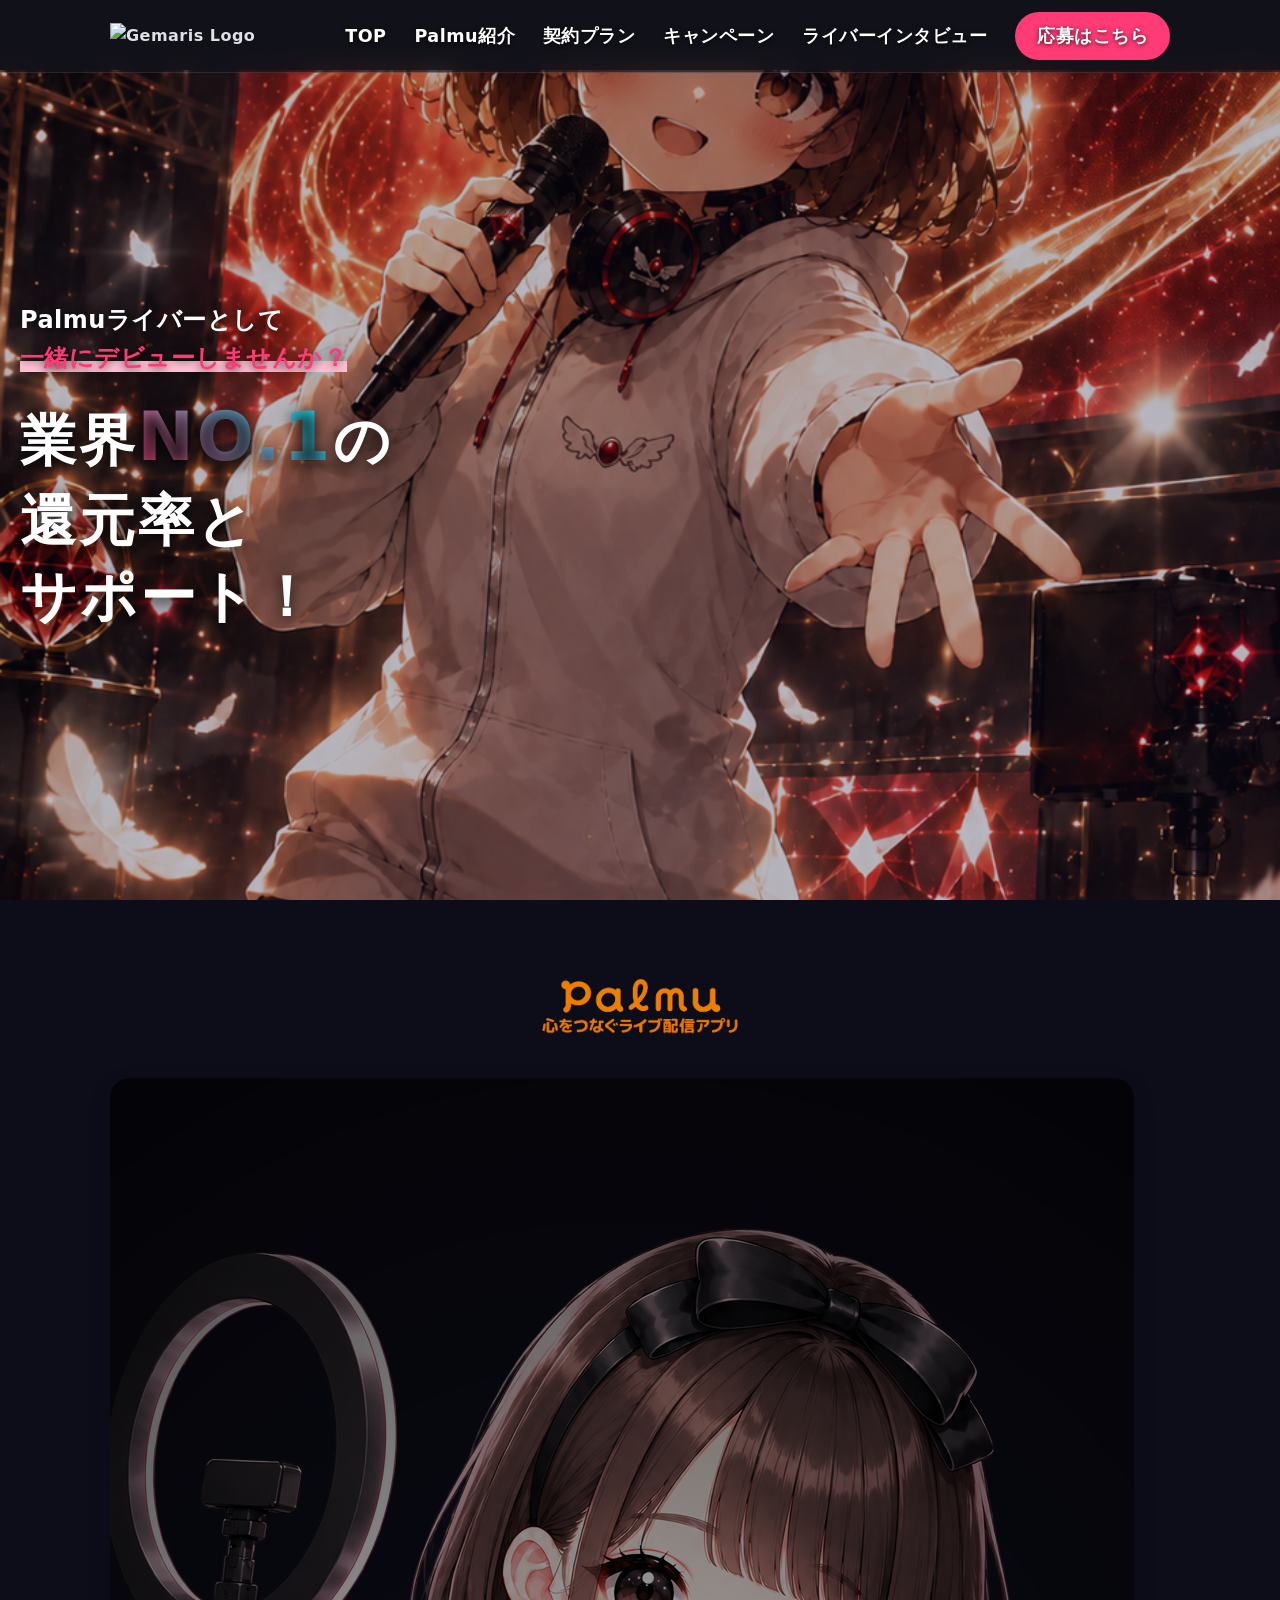
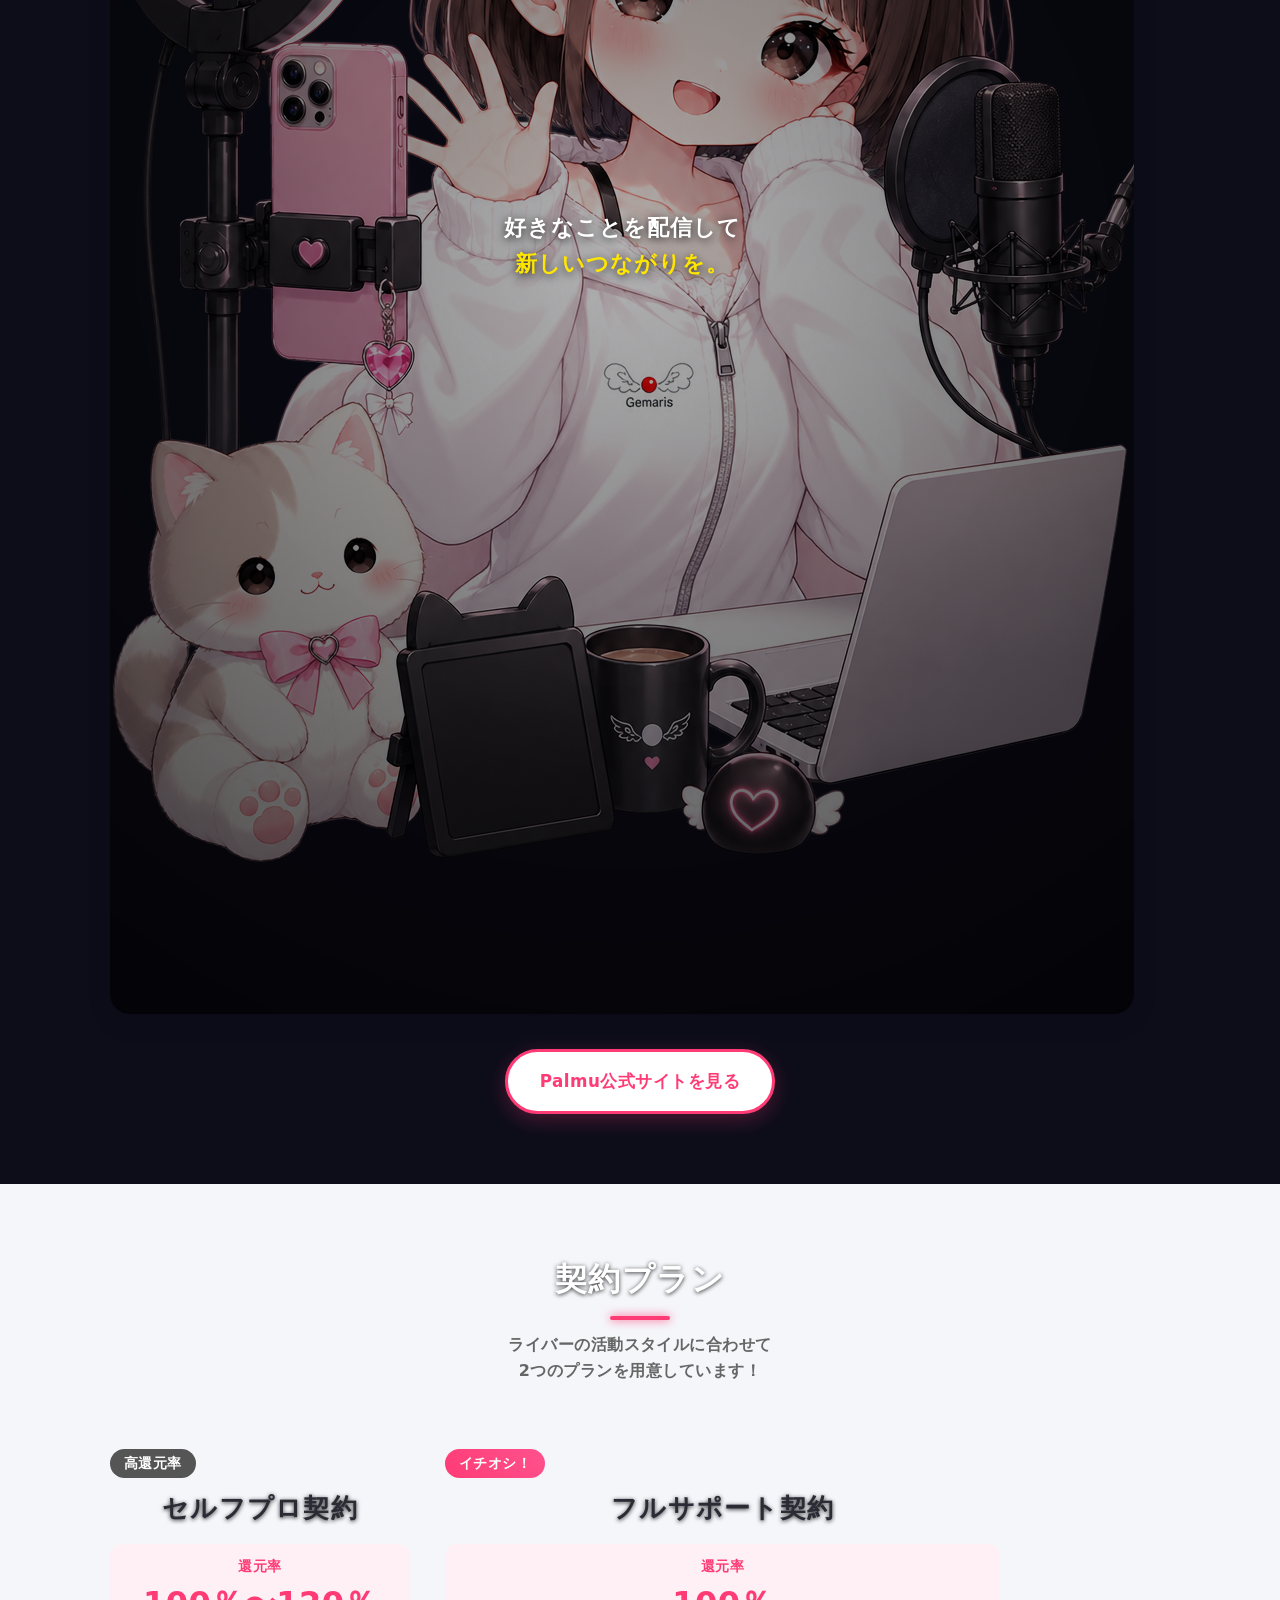
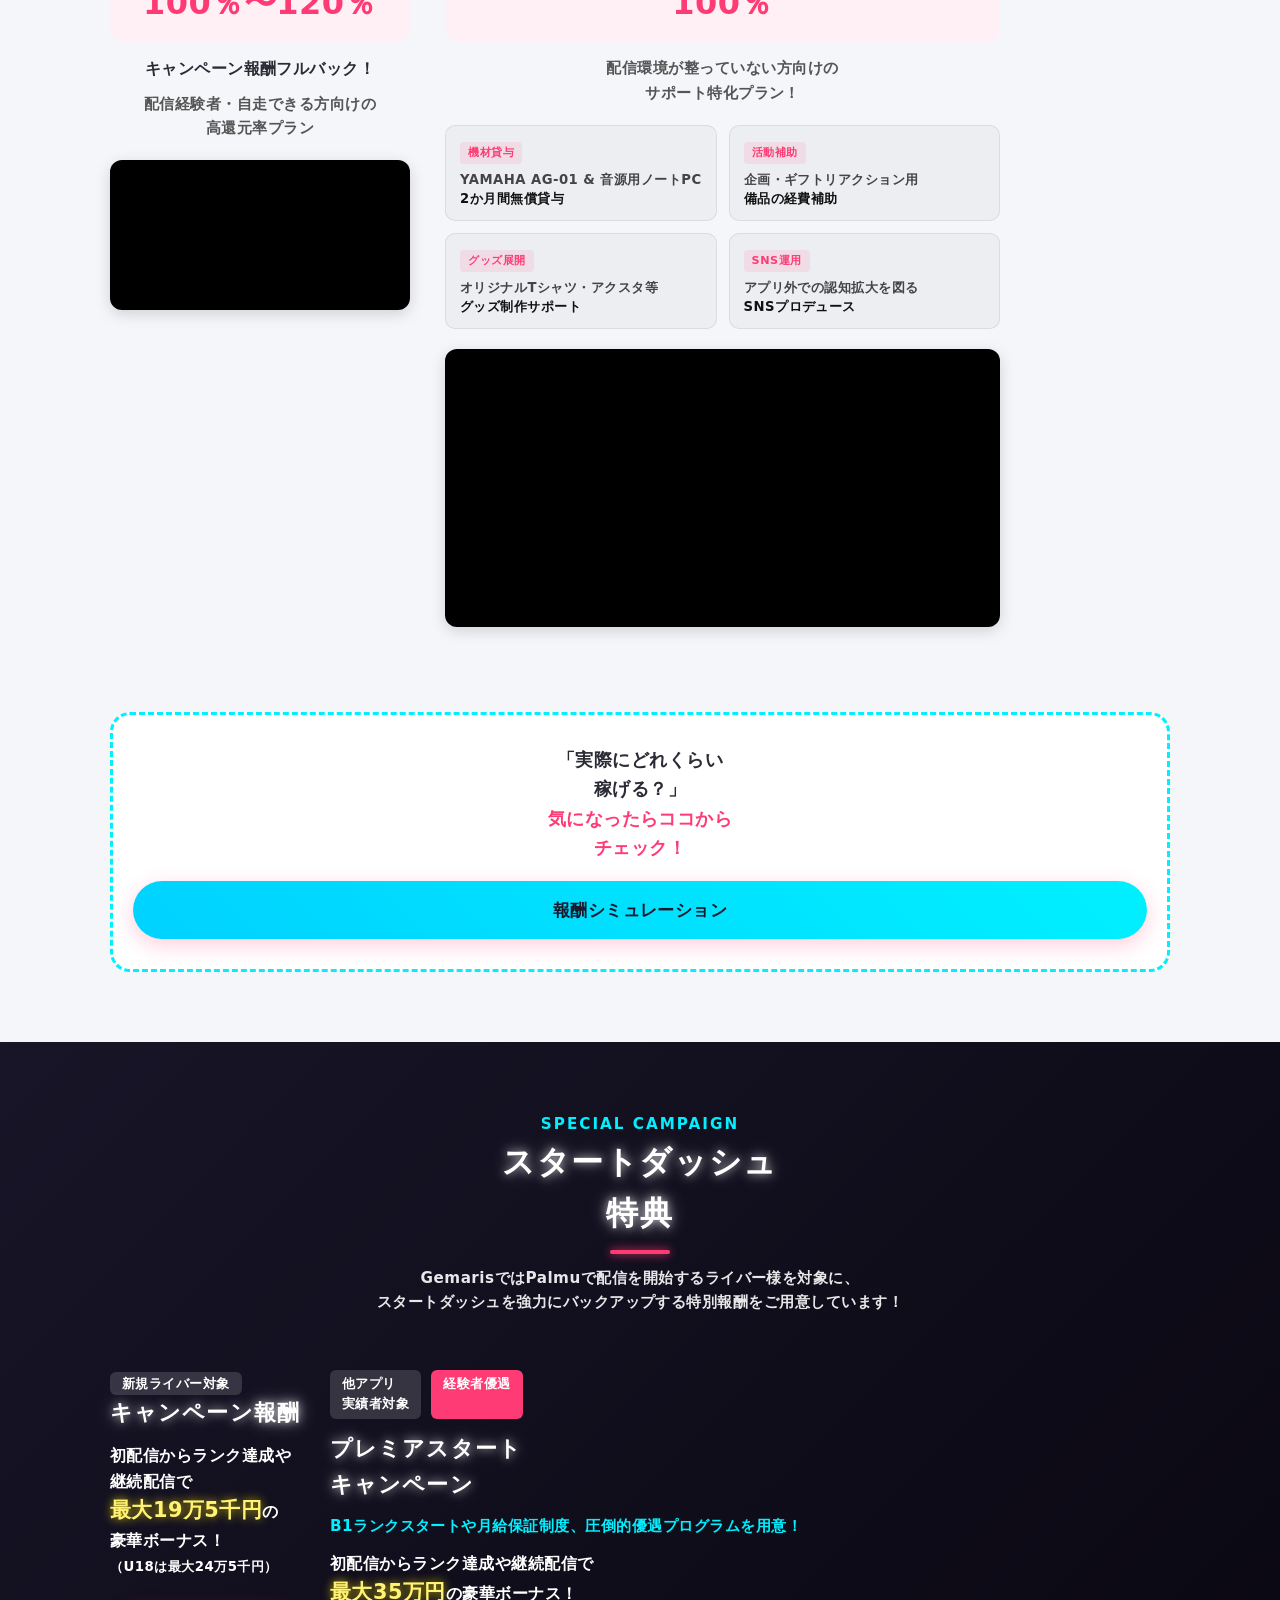
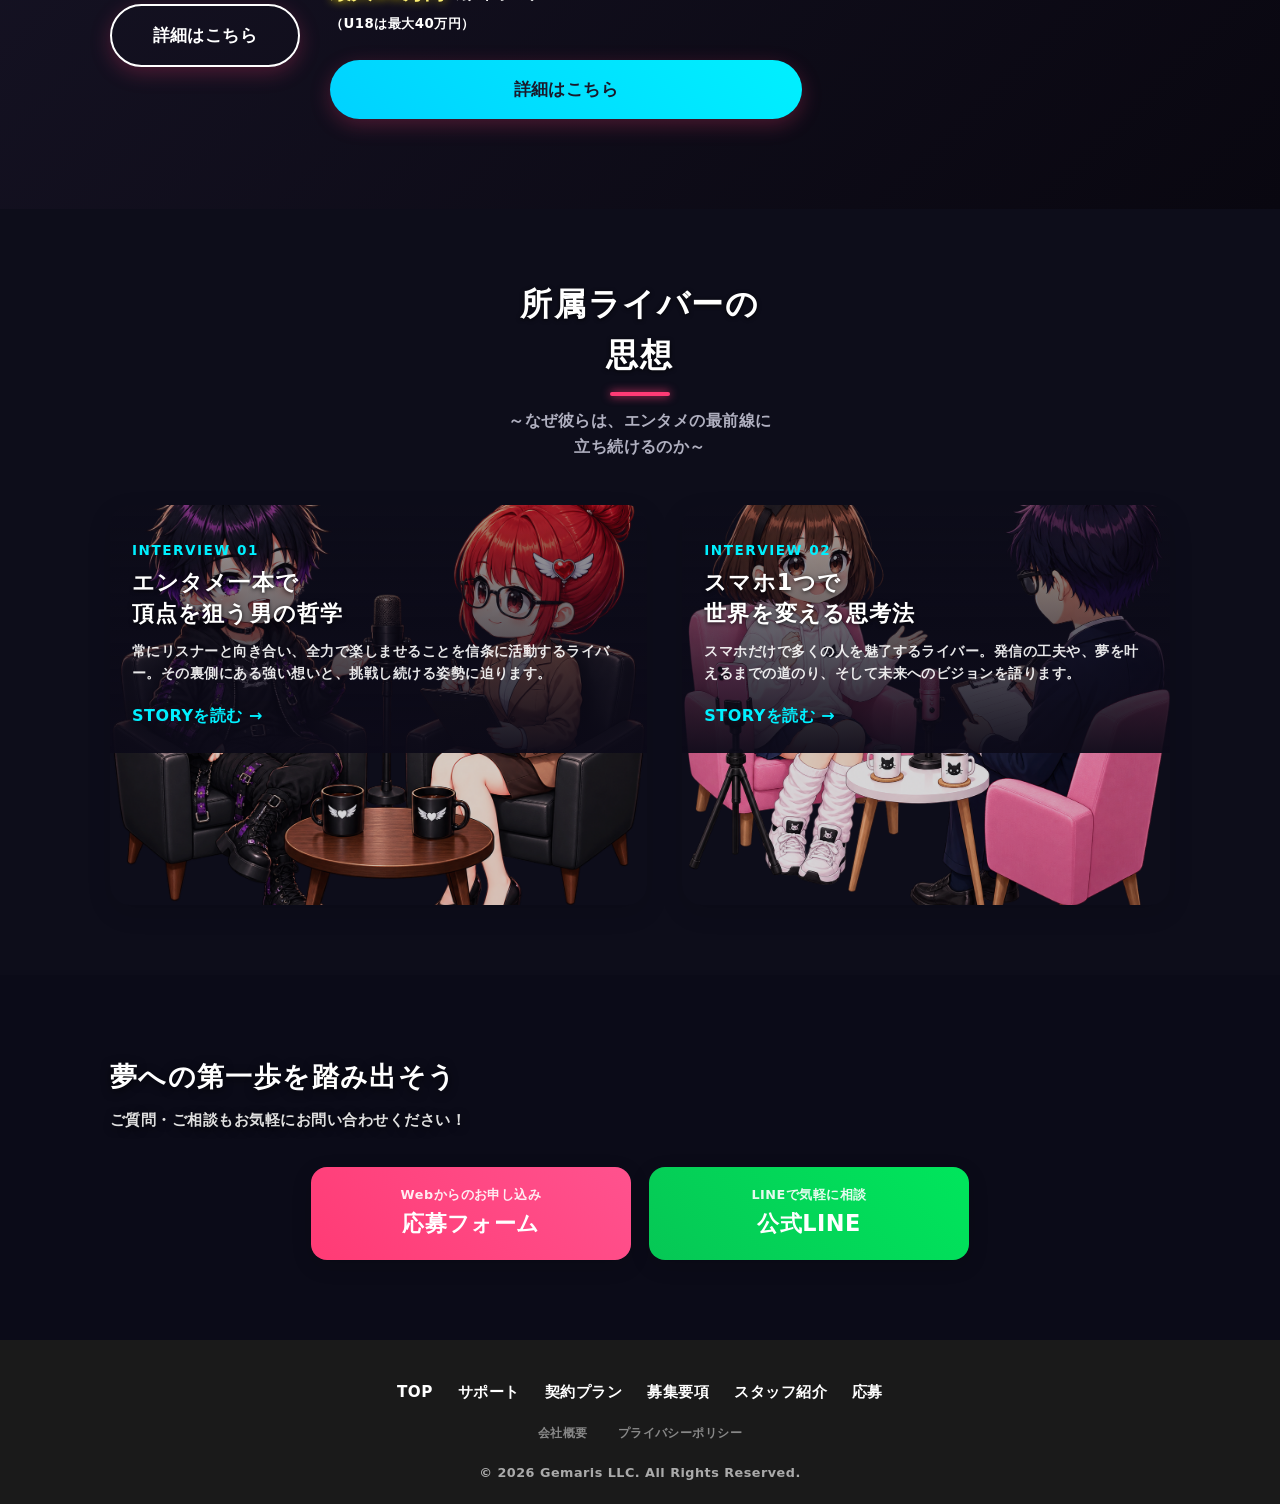
==== commit 1c5faa6e: "Add files via upload" ====
--- a/index.html
+++ b/index.html
@@ -102,8 +102,6 @@
             <div class="video-container">
               <video src="videos/セルフプロ.MP4" autoplay muted playsinline preload="metadata"></video>
             </div>
-
-            <a href="plan.html" class="btn btn-secondary">プランの解説・詳細を見る &rarr;</a>
           </div>
 
           <!-- フルサポート契約 -->
@@ -140,7 +138,6 @@
               <video src="videos/フルサポート.MP4" autoplay muted playsinline preload="metadata"></video>
             </div>
 
-            <a href="support.html" class="btn btn-secondary">フルサポートの詳細を見る &rarr;</a>
           </div>
         </div>
 
@@ -156,7 +153,7 @@
       <div class="container">
         <div class="campaign-header js-slide-left">
           <span class="sub-heading">SPECIAL CAMPAIGN</span>
-          <h2 class="section-title text-white">スタートダッシュ特典</h2>
+          <h2 class="section-title text-white">スタートダッシュ<br>特典</h2>
           <p class="campaign-lead">
             GemarisではPalmuで配信を開始するライバー様を対象に、<br>
             スタートダッシュを強力にバックアップする特別報酬をご用意しています！
@@ -164,6 +161,7 @@
         </div>
 
         <div class="campaign-list">
+        
           <!-- 新規ライバー対象 -->
           <div class="campaign-card js-slide-left">
             <span class="campaign-tag">新規ライバー対象</span>
@@ -246,7 +244,7 @@
             <span class="btn-sub">Webからのお申し込み</span>
             <span class="btn-main">応募フォーム</span>
           </a>
-          <a href="https://公式ラインのリンク" target="_blank" rel="noopener noreferrer" class="btn btn-line bounce-anim">
+          <a href="https://lin.ee/PKv1zts" target="_blank" rel="noopener noreferrer" class="btn btn-line bounce-anim">
             <span class="btn-sub">LINEで気軽に相談</span>
             <span class="btn-main">公式LINE</span>
           </a>
--- a/css/style.css
+++ b/css/style.css
@@ -1,831 +1,1107 @@
-/* ==========================================================================
-   VARIABLES & RESET
-   ========================================================================== */
+/* ==========================================
+   Base & V-Liver Aesthetic Fonts
+   ========================================== */
 :root {
-  --gem-red: #D6001C;
-  --gem-red-dark: #B50018;
-  --gem-black: #1F1A1A;
-  --gem-gray: #554D4D;
-  --gem-paper: #FCFAF6;
-  --gem-paper-light: #FDFCF9;
-  --gem-border: #E5DDD1;
-  --discord: #5865F2;
-  --shadow: 0 15px 45px rgba(215, 201, 182, 0.25);
+  --primary-color: #ff3b75;
+  --primary-light: #ff75a0;
+  --secondary-color: #1a192b;
+  --accent-color: #00f0ff;
+  --yellow-accent: #ffe600;
+  --line-color: #06c755;
+  --bg-light: #f5f6fa;
+  --text-color: #e0e0e0;
+  --text-white: #ffffff;
+  /* Vライバー風ポップ丸ゴシック ＋ モダンフォントスタック */
+  --font-family: system-ui, -apple-system, "BlinkMacSystemFont", "Segoe UI", 
+                 "Hiragino Sans", "Hiragino Kaku Gothic ProN", "Meiryo", 
+                 'M PLUS Rounded 1c', 'Zen Maru Gothic', sans-serif;
+  --header-height: 70px;
 }
 
 * {
+  box-sizing: border-box;
   margin: 0;
   padding: 0;
-  box-sizing: border-box;
 }
 
 html {
   scroll-behavior: smooth;
+  font-size: 16px;
 }
 
 body {
-  font-family: "Times New Roman", "Noto Serif JP", "Hiragino Mincho ProN", "Hiragino Sans", serif;
-  color: var(--gem-black);
-  line-height: 2.0;
-  letter-spacing: 0.05em;
-  background: 
-    radial-gradient(circle at 10% 20%, rgba(243, 237, 226, 0.45), transparent 80%),
-    radial-gradient(circle at 90% 80%, rgba(229, 216, 193, 0.35), transparent 80%),
-    var(--gem-paper);
+  font-family: var(--font-family);
+  color: var(--text-color);
+  background-color: #0d0d1a;
+  line-height: 1.6;
+  padding-top: var(--header-height);
+  overflow-x: hidden;
+  font-weight: 700;
+  letter-spacing: 0.03em;
+  -webkit-font-smoothing: antialiased;
+  -moz-osx-font-smoothing: grayscale;
 }
 
 img {
   max-width: 100%;
-  display: block;
+  height: auto;
+  vertical-align: bottom;
 }
 
 a {
+  color: inherit;
   text-decoration: none;
 }
 
-/* ==========================================================================
-   LAYOUT & COMMON
-   ========================================================================== */
+ul {
+  list-style: none;
+}
+
 .container {
   width: 100%;
-  max-width: 1200px;
-  margin: auto;
+  max-width: 1100px;
+  margin: 0 auto;
   padding: 0 20px;
 }
 
 .section {
-  padding: 120px 0;
-}
-
-h1 {
-  font-size: 3.5rem;
-  line-height: 1.5;
-  margin-bottom: 25px;
-  font-weight: 600;
-}
-
-h2 {
-  font-size: 2.4rem;
-  text-align: center;
-  margin-bottom: 20px;
+  padding: 70px 0;
   position: relative;
-  font-weight: 600;
-}
-
-h2::after {
-  content: "";
-  width: 60px;
-  height: 2px;
-  background: var(--gem-red);
-  display: block;
-  margin: 18px auto 0;
-  border-radius: 999px;
-}
-
-h3 {
-  margin-bottom: 15px;
-  font-weight: 600;
-}
-
-p {
-  margin-bottom: 18px;
-}
+  z-index: 2;
+}
+
+.text-center { text-align: center; }
+.mt-lg { margin-top: 35px; }
+
+/* 見出しフォント設定 ＋ 基本の影 */
+h1, h2, h3, h4, h5, h6 {
+  font-family: inherit;
+  font-weight: 700;
+  letter-spacing: 0.05em;
+  color: #ffffff;
+  text-shadow: 0 1px 4px rgba(0, 0, 0, 0.8);
+}
+
+/* ==========================================
+   Sparkle Background Animation
+   ========================================== */
+.sparkles-container {
+  position: fixed;
+  top: 0;
+  left: 0;
+  width: 100vw;
+  height: 100vh;
+  pointer-events: none;
+  z-index: 1;
+  overflow: hidden;
+}
+
+.sparkle {
+  position: absolute;
+  background: radial-gradient(circle, #fff 10%, rgba(255,255,255,0) 70%);
+  border-radius: 50%;
+  opacity: 0;
+  animation: sparkle-fade 3s infinite ease-in-out;
+}
+
+@keyframes sparkle-fade {
+  0% { transform: scale(0) rotate(0deg); opacity: 0; }
+  50% { transform: scale(1.2) rotate(180deg); opacity: 0.8; }
+  100% { transform: scale(0) rotate(360deg); opacity: 0; }
+}
+
+/* ==========================================
+   Typography & Color Accents
+   ========================================== */
+.highlight-pink {
+  color: var(--primary-color);
+  background: linear-gradient(transparent 60%, #ffc0d3 60%);
+}
+
+.highlight-gold {
+  color: #fff275;
+  text-shadow: 0 0 10px rgba(255, 230, 0, 0.8);
+}
+
+.text-yellow {
+  color: var(--yellow-accent);
+}
+
+.text-pink {
+  color: var(--primary-color);
+}
+
+.text-gradient {
+  background: linear-gradient(45deg, var(--primary-color), var(--accent-color));
+  -webkit-background-clip: text;
+  -webkit-text-fill-color: transparent;
+  font-size: 1.2em;
+}
+
+.text-pop {
+  letter-spacing: 1px;
+}
+
+/* ==========================================
+   Buttons & Hover Animations
+   ========================================== */
+.btn {
+  display: inline-block;
+  padding: 16px 32px;
+  border-radius: 50px;
+  font-weight: 900;
+  text-align: center;
+  transition: all 0.3s cubic-bezier(0.175, 0.885, 0.32, 1.275);
+  cursor: pointer;
+  box-shadow: 0 6px 20px rgba(255, 59, 117, 0.25);
+  font-size: 1.05rem;
+}
+
+.btn-primary {
+  background: linear-gradient(45deg, var(--primary-color), #ff528e);
+  color: var(--text-white);
+  border: none;
+}
+
+.btn-secondary {
+  background-color: var(--secondary-color);
+  color: var(--text-white);
+  width: 100%;
+}
+
+.btn-accent {
+  background: linear-gradient(45deg, #00d2ff, var(--accent-color));
+  color: var(--secondary-color);
+  width: 100%;
+}
+
+.btn-outline {
+  border: 3px solid var(--primary-color);
+  color: var(--primary-color);
+  background: #fff;
+}
+
+.btn-outline-white {
+  border: 2px solid #fff;
+  color: #fff;
+  background: transparent;
+  width: 100%;
+}
+
+.btn:hover {
+  transform: translateY(-4px) scale(1.02);
+  box-shadow: 0 10px 25px rgba(255, 59, 117, 0.4);
+}
+
+.pulse-anim {
+  animation: pulse-glow 2s infinite;
+}
+
+@keyframes pulse-glow {
+  0% { transform: scale(1); box-shadow: 0 0 0 0 rgba(255, 59, 117, 0.6); }
+  70% { transform: scale(1.03); box-shadow: 0 0 0 14px rgba(255, 59, 117, 0); }
+  100% { transform: scale(1); box-shadow: 0 0 0 0 rgba(255, 59, 117, 0); }
+}
+
+.bounce-anim {
+  animation: soft-bounce 2.5s infinite;
+}
+
+@keyframes soft-bounce {
+  0%, 20%, 50%, 80%, 100% { transform: translateY(0); }
+  40% { transform: translateY(-8px); }
+  60% { transform: translateY(-4px); }
+}
+
+.float-anim {
+  animation: float-slow 4s ease-in-out infinite;
+}
+
+@keyframes float-slow {
+  0%, 100% { transform: translateY(0); }
+  50% { transform: translateY(-12px); }
+}
+
+.pulse-soft {
+  animation: pulse-soft-key 3s ease-in-out infinite;
+}
+
+@keyframes pulse-soft-key {
+  0%, 100% { transform: scale(1); }
+  50% { transform: scale(1.05); }
+}
+
+/* Section Title */
+.section-title {
+  font-size: 2rem;
+  text-align: center;
+  font-weight: 900;
+  margin-bottom: 12px;
+  position: relative;
+}
+
+.text-white { color: #fff; }
 
 .section-lead {
-  max-width: 800px;
-  margin: 0 auto 60px;
-  text-align: center;
-  color: var(--gem-gray);
-  font-size: 1.05rem;
-}
-
-ul {
-  padding-left: 20px;
-}
-
-li {
-  margin-bottom: 10px;
-}
-
-/* ==========================================================================
-   HEADER & NAVIGATION
-   ========================================================================== */
+  text-align: center;
+  font-size: 1rem;
+  color: #b0b0c0;
+  margin-bottom: 45px;
+}
+
+/* ==========================================
+   Header Section (すりガラス固定仕様)
+   ========================================== */
 .header {
-  position: sticky;
+  position: fixed;
   top: 0;
-  z-index: 9999;
-  background: rgba(252, 250, 246, 0.95);
-  backdrop-filter: blur(15px);
-  border-bottom: 1px solid rgba(229, 221, 209, 0.6);
-  box-shadow: 0 2px 10px rgba(0,0,0,0.05);
+  left: 0;
+  width: 100%;
+  z-index: 100;
+  background: rgba(26, 26, 26, 0.4);
+  backdrop-filter: blur(10px);
+  -webkit-backdrop-filter: blur(10px);
+  background-clip: padding-box;
+  border-bottom: 1px solid rgba(255, 255, 255, 0.1);
+  padding: 12px 0;
+}
+
+.header .container.header-inner {
+  background-color: transparent !important;
+}
+
+.header .nav-link {
+  color: #ffffff;
+  text-shadow: 0 1px 4px rgba(0, 0, 0, 0.8);
+}
+
+.header .hamburger span {
+  background-color: #ffffff;
+  box-shadow: 0 1px 3px rgba(0, 0, 0, 0.8);
 }
 
 .header-inner {
-  height: 80px;
   display: flex;
   justify-content: space-between;
   align-items: center;
+  height: 100%;
 }
 
 .logo {
-  height: 50px;
-}
-
+  max-height: 42px;
+  width: auto;
+  transition: transform 0.3s ease;
+}
+
+.logo:hover {
+  transform: rotate(-3deg) scale(1.05);
+}
+
+/* Hamburger Menu */
+.hamburger {
+  display: flex;
+  flex-direction: column;
+  justify-content: space-between;
+  width: 30px;
+  height: 22px;
+  background: transparent;
+  border: none;
+  cursor: pointer;
+  z-index: 1001;
+}
+
+.hamburger span {
+  width: 100%;
+  height: 4px;
+  background-color: var(--secondary-color);
+  border-radius: 4px;
+  transition: all 0.3s ease;
+}
+
+.hamburger.is-active span:nth-child(1) {
+  transform: translateY(9px) rotate(45deg);
+}
+.hamburger.is-active span:nth-child(2) {
+  opacity: 0;
+}
+.hamburger.is-active span:nth-child(3) {
+  transform: translateY(-9px) rotate(-45deg);
+}
+
+/* Navigation Drawer */
 .nav-menu {
-  display: flex;
-  gap: 24px;
+  position: fixed;
+  top: 0;
+  right: -100%;
+  width: 82%;
+  max-width: 320px;
+  height: 100vh;
+  background: #fff;
+  padding: 90px 25px 30px;
+  box-shadow: -10px 0 25px rgba(0,0,0,0.15);
+  transition: right 0.4s cubic-bezier(0.77, 0, 0.175, 1);
+  z-index: 999;
+}
+
+.nav-menu.is-active { right: 0; }
+
+.nav-list {
+  display: flex;
+  flex-direction: column;
+  gap: 22px;
+}
+
+.nav-link {
+  font-weight: 800;
+  font-size: 1.1rem;
+  display: block;
+}
+
+.btn-nav-cta {
+  background: var(--primary-color);
+  color: #fff;
+  padding: 12px;
+  border-radius: 30px;
+  text-align: center;
+}
+
+/* ==========================================
+   TOP Section
+   ========================================== */
+.hero-section {
+  position: relative;
+  width: 100%;
+  min-height: calc(100vh - var(--header-height));
+  display: flex;
   align-items: center;
-}
-
-.nav-menu a {
-  color: var(--gem-black);
-  font-weight: 500;
-  font-size: 0.95rem;
-  transition: .3s;
-}
-
-.nav-menu a:hover {
-  color: var(--gem-red);
-}
-
-.apply-btn {
-  background: var(--gem-red);
-  color: white !important;
-  padding: 10px 22px;
-  border-radius: 6px;
-  font-weight: 600;
-}
-
-.hamburger {
-  display: none;
-}
-
-/* ==========================================================================
-   BUTTONS
-   ========================================================================== */
-.button {
-  display: inline-block;
-  padding: 16px 36px;
-  border-radius: 6px;
-  font-weight: 600;
-  letter-spacing: 0.1em;
-  transition: .3s ease;
-}
-
-.apply-button {
-  background: var(--gem-red);
-  color: white;
-  box-shadow: 0 8px 25px rgba(214, 0, 28, 0.2);
-}
-
-.apply-button:hover {
-  background: var(--gem-red-dark);
-  transform: translateY(-2px);
-  box-shadow: 0 12px 30px rgba(214, 0, 28, 0.3);
-}
-
-.discord-button {
-  background: var(--discord);
-  color: white;
-}
-
-.discord-button:hover {
-  transform: translateY(-2px);
-}
-
-/* ==========================================================================
-   HERO SECTION
-   ========================================================================== */
-.hero {
-  min-height: 100vh;
+  overflow: hidden;
+  background: linear-gradient(135deg, #0f0c20 0%, #1a1333 100%);
+}
+
+.hero-bg {
+  position: absolute;
+  top: 0;
+  left: 0;
+  width: 100%;
+  height: 100%;
+  opacity: 0.7;
   display: flex;
   align-items: center;
   justify-content: center;
-  text-align: center;
+}
+
+.hero-img {
+  width: 100%;
+  height: 100%;
+  object-fit: cover;
+}
+
+.hero-overlay {
+  position: relative;
+  z-index: 2;
+  color: var(--text-white);
+  padding: 50px 0;
+}
+
+.hero-subtext {
+  font-size: 1.25rem;
+  margin-bottom: 15px;
+  font-weight: 800;
+  text-shadow: 0 2px 10px rgba(0,0,0,0.8);
+}
+
+.hero-title {
+  font-size: 2.5rem;
+  font-weight: 900;
+  line-height: 1.35;
+  margin-bottom: 35px;
+  text-shadow: 0 4px 15px rgba(0,0,0,0.9);
+}
+
+/* ==========================================
+   Palmu Section
+   ========================================== */
+.palmu-logo-wrapper {
+  text-align: center;
+  margin-bottom: 35px;
+}
+
+.palmu-logo {
+  max-width: 220px;
+  opacity: 0.95;
+}
+
+.palmu-cards {
+  display: flex;
+  flex-direction: column;
+  gap: 25px;
+}
+
+.image-card {
+  position: relative;
+  border-radius: 20px;
+  overflow: hidden;
+  box-shadow: 0 8px 25px rgba(0,0,0,0.12);
+  transition: transform 0.3s ease;
+}
+
+.card-bg-img {
+  width: 100%;
+  display: block;
+  opacity: 0.88;
+  transition: transform 0.5s ease;
+}
+
+.hover-zoom:hover .card-bg-img {
+  transform: scale(1.06);
+}
+
+.card-overlay {
+  position: absolute;
+  top: 0;
+  left: 0;
+  width: 100%;
+  height: 100%;
+  background: radial-gradient(circle, rgba(0,0,0,0.2) 0%, rgba(0,0,0,0.7) 100%);
+  display: flex;
+  align-items: center;
+  justify-content: center;
+  padding: 20px;
+  text-align: center;
+}
+
+.card-text {
+  color: var(--text-white);
+  font-size: 1.4rem;
+  font-weight: 900;
+  text-shadow: 0 2px 10px rgba(0,0,0,0.8);
+}
+
+/* ==========================================
+   Plan Section (枠線を消してシームレス化)
+   ========================================== */
+.plan-section {
+  background-color: var(--bg-light);
+  color: #2b2b36;
+}
+
+.plan-section .section-lead {
+  color: #666;
+}
+
+.plan-grid {
+  display: flex;
+  flex-direction: column;
+  gap: 35px;
+  margin-bottom: 45px;
+}
+
+.plan-card {
+  background: transparent !important;
+  border-radius: 0 !important;
+  padding: 20px 0 !important;
+  box-shadow: none !important;
+  position: relative;
+  border: none !important;
+}
+
+.hover-up:hover {
+  transform: translateY(-4px);
+}
+
+.plan-badge {
+  display: inline-block;
+  background: #555;
+  color: #fff;
+  font-size: 0.85rem;
+  padding: 4px 14px;
+  border-radius: 30px;
+  font-weight: 900;
+  margin-bottom: 10px;
+}
+
+.plan-badge.primary {
+  background: linear-gradient(45deg, var(--primary-color), #ff528e);
+}
+
+.plan-name {
+  font-size: 1.6rem;
+  margin-bottom: 15px;
+  text-align: center;
+  font-weight: 900;
+  color: #2b2b36;
+}
+
+.plan-return {
+  text-align: center;
+  background: #fff0f5;
+  padding: 12px;
+  border-radius: 12px;
+  margin-bottom: 15px;
+}
+
+.return-label {
+  display: block;
+  font-size: 0.85rem;
+  color: var(--primary-color);
+  font-weight: 800;
+}
+
+.return-val {
+  font-size: 2rem;
+  font-weight: 900;
+  color: var(--primary-color);
+  display: inline-block;
+}
+
+.plan-sub {
+  text-align: center;
+  font-weight: 800;
+  margin-bottom: 10px;
+  color: #2b2b36;
+}
+
+.plan-desc {
+  text-align: center;
+  font-size: 0.95rem;
+  margin-bottom: 20px;
+  color: #555;
+}
+
+/* フルサポート契約などのサポート特典カードコンテナ */
+.support-features {
+  display: grid;
+  grid-template-columns: repeat(2, 1fr);
+  gap: 12px;
+  margin: 20px 0;
+  text-align: left;
+}
+
+.feature-item {
+  background: rgba(0, 0, 0, 0.03);
+  border: 1px solid rgba(0, 0, 0, 0.08);
+  border-radius: 10px;
+  padding: 12px 14px;
+  transition: transform 0.2s ease, border-color 0.2s ease;
+}
+
+.feature-item:hover {
+  border-color: var(--primary-color);
+  transform: translateY(-2px);
+}
+
+.feature-tag {
+  display: inline-block;
+  font-size: 0.7rem;
+  font-weight: 700;
+  color: var(--primary-color);
+  background: rgba(255, 59, 117, 0.1);
+  padding: 2px 8px;
+  border-radius: 4px;
+  margin-bottom: 6px;
+  letter-spacing: 0.05em;
+}
+
+.feature-text {
+  font-size: 0.825rem;
+  line-height: 1.45;
+  color: #444;
+  margin: 0;
+}
+
+.feature-text strong {
+  color: #111;
+  font-weight: 700;
+}
+
+.video-container {
+  margin-bottom: 20px;
+  border-radius: 12px;
+  overflow: hidden;
+  background: #000;
+  box-shadow: 0 4px 15px rgba(0,0,0,0.15);
+}
+
+.video-container video {
+  width: 100%;
+  display: block;
+}
+
+.simulation-banner {
+  background: #fff;
+  border: 3px dashed var(--accent-color);
+  padding: 30px 20px;
+  border-radius: 20px;
+  text-align: center;
+  transition: transform 0.3s ease;
+  color: #2b2b36;
+}
+
+.sim-title {
+  font-weight: 900;
+  font-size: 1.15rem;
+  margin-bottom: 18px;
+}
+
+/* ==========================================
+   Campaign Section (枠線を消してシームレス化)
+   ========================================== */
+.campaign-section {
+  background: linear-gradient(135deg, #181528 0%, #090710 100%);
+  color: #fff;
+}
+
+.campaign-header .sub-heading {
+  color: var(--accent-color);
+  font-size: 0.95rem;
+  letter-spacing: 2px;
+  font-weight: 900;
+  display: block;
+  text-align: center;
+}
+
+.campaign-lead {
+  text-align: center;
+  font-size: 0.95rem;
+  margin-bottom: 35px;
+  opacity: 0.9;
+}
+
+.campaign-list {
+  display: flex;
+  flex-direction: column;
+  gap: 30px;
+}
+
+.campaign-card {
+  background: transparent !important;
+  border: none !important;
+  box-shadow: none !important;
+  border-radius: 0 !important;
+  padding: 20px 0 !important;
+}
+
+.tags {
+  display: flex;
+  gap: 10px;
+  margin-bottom: 12px;
+}
+
+.campaign-tag {
+  background: rgba(255,255,255,0.15);
+  font-size: 0.8rem;
+  padding: 4px 12px;
+  border-radius: 6px;
+  font-weight: 800;
+}
+
+.campaign-tag.highlight {
+  background: var(--primary-color);
+}
+
+.campaign-title {
+  font-size: 1.4rem;
+  margin-bottom: 12px;
+  font-weight: 900;
+}
+
+.campaign-highlight-text {
+  color: var(--accent-color);
+  font-weight: 800;
+  font-size: 0.95rem;
+  margin-bottom: 12px;
+}
+
+.campaign-desc {
+  font-size: 1rem;
+  margin-bottom: 25px;
+}
+
+.campaign-desc strong {
+  font-size: 1.3rem;
+}
+
+/* ==========================================
+   Interview Section
+   ========================================== */
+.interview-list {
+  display: flex;
+  flex-direction: column;
+  gap: 35px;
+}
+
+.story-card {
+  border-radius: 20px;
+  overflow: hidden;
+  box-shadow: 0 8px 25px rgba(0,0,0,0.12);
+}
+
+.story-img-wrapper {
+  position: relative;
+  min-height: 400px;
+}
+
+.story-img {
+  width: 100%;
+  height: 100%;
+  object-fit: cover;
+  position: absolute;
+  top: 0;
+  left: 0;
+  opacity: 0.85;
+}
+
+.story-overlay {
+  position: relative;
+  z-index: 2;
+  background: linear-gradient(to top, rgba(12, 10, 24, 0.95) 0%, rgba(12, 10, 24, 0.2) 100%);
+  padding: 35px 22px 25px;
+  height: 100%;
+  display: flex;
+  flex-direction: column;
+  justify-content: flex-end;
+  color: #fff;
+}
+
+.story-num {
+  font-size: 0.85rem;
+  letter-spacing: 1.5px;
+  color: var(--accent-color);
+  font-weight: 900;
+}
+
+.story-title {
+  font-size: 1.4rem;
+  margin: 6px 0 12px;
+  line-height: 1.35;
+  font-weight: 900;
+}
+
+.story-desc {
+  font-size: 0.88rem;
+  opacity: 0.9;
+  margin-bottom: 18px;
+}
+
+.btn-text {
+  color: var(--accent-color);
+  font-weight: 900;
+  font-size: 1rem;
+  align-self: flex-start;
+  transition: transform 0.2s ease;
+}
+
+.btn-text:hover {
+  transform: translateX(6px);
+}
+
+/* ==========================================
+   応募フォーム誘導 Section (透かしイラスト付き)
+   ========================================== */
+.cta-section {
   position: relative;
   overflow: hidden;
-  padding-top: 120px;
-}
-
-.hero-logo-bg {
+  background-color: #0b0b18;
+  padding: 80px 0;
+  z-index: 1;
+}
+
+.cta-section::before {
+  content: '';
   position: absolute;
-  top: 50%;
-  left: 50%;
-  width: 900px;
-  max-width: 90vw;
-  transform: translate(-50%,-50%);
-  opacity: .03;
-}
-
-.hero-inner {
+  top: 0;
+  left: 0;
+  width: 100%;
+  height: 100%;
+  background-image: url('../images/Index-recruit.png');
+  background-size: cover;
+  background-position: center top;
+  background-repeat: no-repeat;
+  opacity: 0.4;
+  mix-blend-mode: luminosity;
+  z-index: -1;
+}
+
+.cta-section .cta-title {
+  color: #ffffff;
+  text-shadow: 0 2px 10px rgba(0, 0, 0, 0.8);
+}
+
+.cta-section .cta-desc {
+  color: #e0e0e0;
+  text-shadow: 0 2px 8px rgba(0, 0, 0, 0.8);
+}
+
+.cta-section .container {
   position: relative;
-  z-index: 10;
-}
-
-.hero-logo {
-  height: 200px;
-  margin: auto;
-  margin-bottom: 30px;
-}
-
-.hero-category {
-  color: var(--gem-red-dark);
-  font-weight: 600;
-  letter-spacing: 0.25em;
-  margin-bottom: 25px;
-  display: flex;
+  z-index: 2;
+}
+
+.cta-title {
+  font-size: 1.7rem;
+  margin-bottom: 10px;
+  font-weight: 900;
+}
+
+.cta-desc {
+  font-size: 0.95rem;
+  margin-bottom: 35px;
+}
+
+.cta-buttons {
+  display: flex;
+  flex-direction: column;
+  gap: 18px;
+}
+
+.btn-apply, .btn-line {
+  display: flex;
+  flex-direction: column;
   align-items: center;
   justify-content: center;
-  gap: 20px;
-}
-
-.hero-category::before,
-.hero-category::after {
-  content: "";
-  width: 30px;
-  height: 1px;
-  background: var(--gem-border);
-  display: inline-block;
-}
-
-.hero h1 {
-  font-size: clamp(1.8rem, 3.5vw, 2.8rem);
-  font-weight: 600;
-  color: var(--gem-black);
-  line-height: 1.6;
-}
-
-.hero-text {
-  max-width: 700px;
-  margin: auto;
-}
-
-.hero-buttons {
-  margin-top: 45px;
-  display: flex;
-  justify-content: center;
-  gap: 20px;
-  flex-wrap: wrap;
-}
-
-/* ==========================================================================
-   CARDS & GRIDS
-   ========================================================================== */
-.concept-card,
-.origin-card,
-.support-card,
-.plan-card,
-.manual-card,
-.company-link-card,
-.business-card {
-  background: rgba(255, 255, 255, 0.8);
-  border: 1px solid rgba(229, 221, 209, 0.6);
+  padding: 18px;
   border-radius: 16px;
-  padding: 40px;
-  box-shadow: var(--shadow);
-  transition: .3s ease;
-  color: var(--gem-black) !important;
-}
-
-.concept-card:hover,
-.origin-card:hover,
-.support-card:hover,
-.plan-card:hover,
-.manual-card:hover {
-  transform: translateY(-5px);
-  box-shadow: 0 20px 50px rgba(215, 201, 182, 0.35);
-}
-
-.concept-card p, .origin-card p, .support-card p, .plan-card p, .manual-card p, .company-link-card p, .business-card p,
-.concept-card li, .origin-card li, .support-card li, .plan-card li, .manual-card li {
-  color: var(--gem-gray) !important;
-  opacity: 1 !important;
-}
-
-.concept-grid, .support-grid, .manual-grid, .business-grid {
-  display: grid;
-  grid-template-columns: repeat(3, 1fr);
-  gap: 30px;
-}
-
-.plan-grid {
-  display: grid;
-  grid-template-columns: repeat(2, 1fr);
-  gap: 30px;
-}
-
-.origin-message {
-  margin-top: 60px;
-  background: rgba(255, 255, 255, 0.8);
-  border: 1px solid rgba(229, 221, 209, 0.6);
-  border-radius: 16px;
-  padding: 50px;
-  text-align: center;
-  box-shadow: var(--shadow);
-  color: var(--gem-black) !important;
-}
-
-/* ==========================================================================
-   🛠️ STAFF TEASER SECTION (イラストはみ出し完全修正版)
-   ========================================================================== */
-.company-link-card {
-  background: #ffffff !important;
-  border: 1px solid #E5DDD1 !important;
-  border-radius: 24px !important;
-  padding: 50px 40px !important;
-  box-shadow: 0 20px 50px rgba(215, 201, 182, 0.2) !important;
-  text-align: center;
-  margin-top: 30px;
-}
-
-.staff-teaser-img {
-  display: block;
-  width: 100%;
-  max-width: 320px;
-  height: auto;
-  margin: 30px auto;
-}
-
-/* ==========================================================================
-   🛠️ EQUIPMENT & SUPPORT ITEM GRID (配信活動サポート)
-   ========================================================================== */
-.support-item-grid {
-  display: flex;
-  gap: 30px;
-  justify-content: center;
-  flex-wrap: wrap;
-  margin-bottom: 50px;
-}
-
-.support-item-card {
-  flex: 1;
-  min-width: 250px;
-  max-width: 300px;
-  text-align: center;
-}
-
-.support-item-imgbox {
-  width: 100%;
-  aspect-ratio: 1/1;
-  overflow: hidden;
-  border-radius: 16px;
-  background: #fff;
-  box-shadow: 0 10px 30px rgba(215, 201, 182, 0.2);
-  margin-bottom: 15px;
-}
-
-.support-item-imgbox img {
-  width: 100%;
-  height: 100%;
-  object-fit: cover;
-}
-
-.support-item-card h3 {
-  font-size: 1.1rem;
-  font-weight: 600;
-  color: #1F1A1A;
-}
-
-/* ==========================================================================
-   🛠️ EXPENSE SUBSIDY GRID (経費補助制度)
-   ========================================================================== */
-.expense-grid {
-  display: flex;
-  gap: 20px;
-  justify-content: center;
-  flex-wrap: wrap;
-}
-
-.expense-card-item {
-  flex: 1;
-  min-width: 220px;
-  max-width: 260px;
-  background: #ffffff;
-  border: 1px solid #E5DDD1;
-  padding: 40px 20px;
-  border-radius: 16px;
-  text-align: center;
-  box-shadow: 0 15px 45px rgba(215, 201, 182, 0.25);
-}
-
-.expense-icon {
-  font-size: 2.5rem;
-  margin-bottom: 15px;
-}
-
-.expense-card-item h3 {
-  font-size: 1.1rem;
-  font-weight: 600;
-  color: #1F1A1A;
-  margin: 0;
-}
-
-/* ==========================================================================
-   🛠️ FAQ SECTION
-   ========================================================================== */
-.faq-iris {
-  text-align: center;
-  margin-bottom: 20px;
-}
-
-.faq-iris-img {
-  max-width: 200px;
-  margin: 0 auto;
-}
-
-.faq-list-wrapper {
-  display: flex;
-  flex-direction: column;
-  gap: 25px;
-  max-width: 800px;
-  margin: 0 auto;
-}
-
-.faq-item {
-  background: #ffffff;
-  border: 1px solid #E5DDD1;
-  border-left: 5px solid #E50914;
-  border-radius: 12px;
-  padding: 25px;
-  box-shadow: 0 10px 30px rgba(215, 201, 182, 0.15);
-  text-align: left;
-}
-
-.faq-item h3 {
-  margin: 0 0 15px 0;
-  font-size: 1.1rem;
-  font-weight: 700;
-  color: #1F1A1A;
-}
-
-.faq-item p {
-  margin: 0;
-  padding-left: 24px;
-  color: #554D4D;
-  font-size: 0.95rem;
-  line-height: 1.8;
-}
-
-/* ==========================================================================
-   🛠️ RECRUIT TEASER SECTION (スマホパツパツ解消版)
-   ========================================================================== */
-.recruit-teaser-section {
-  padding: 80px 0;
-  background: #fdfbf7;
-}
-
-.recruit-teaser-container {
-  max-width: 1000px;
-  margin: 0 auto;
-  padding: 0 20px;
-  text-align: center;
-}
-
-.recruit-teaser-card {
-  background: #ffffff;
-  border: 1px solid #E5DDD1;
-  border-radius: 24px;
-  padding: 50px 40px;
-  box-shadow: 0 20px 50px rgba(215, 201, 182, 0.2);
-  display: flex;
-  flex-wrap: wrap;
-  align-items: center;
-  gap: 40px;
-  text-align: left;
-}
-
-.recruit-teaser-text {
-  flex: 1;
-  min-width: 300px;
-}
-
-.recruit-teaser-image {
-  flex: 1;
-  min-width: 300px;
-  text-align: center;
-}
-
-.recruit-teaser-image img {
-  width: 100%;
-  max-width: 400px;
-  border-radius: 16px;
-  box-shadow: 0 10px 30px rgba(0,0,0,0.08);
-}
-
-.recruit-teaser-badge {
-  background: #E50914;
   color: #fff;
-  padding: 6px 14px;
+  box-shadow: 0 6px 20px rgba(0,0,0,0.15);
+}
+
+.btn-apply {
+  background: linear-gradient(45deg, var(--primary-color), #ff528e);
+}
+
+.btn-line {
+  background: linear-gradient(45deg, #06c755, #00e65c);
+}
+
+.btn-sub {
   font-size: 0.8rem;
-  font-weight: 700;
-  border-radius: 50px;
-  display: inline-block;
-  margin-bottom: 15px;
-}
-
-.recruit-teaser-text h3 {
-  font-size: 1.6rem;
-  font-weight: 700;
-  color: #1F1A1A;
-  margin: 0 0 20px 0;
-  line-height: 1.4;
-}
-
-.recruit-teaser-desc {
-  color: #554D4D;
-  font-size: 1rem;
-  line-height: 1.8;
-  margin-bottom: 30px;
-}
-
-.recruit-teaser-btn {
-  display: inline-block;
-  padding: 15px 40px;
-  background: #1F1A1A;
-  color: #fff;
-  border-radius: 50px;
-  font-weight: 700;
-  box-shadow: 0 8px 20px rgba(0,0,0,0.15);
-}
-
-/* ==========================================================================
-   🛠️ STORY / INTERVIEW SECTION (ボタン感・リッチ誘導版)
-   ========================================================================== */
-.story-section {
-  background: #fdfbf7;
-}
-
-.story-grid {
-  display: grid;
-  grid-template-columns: repeat(auto-fit, minmax(280px, 1fr));
-  gap: 30px;
-  margin-top: 40px;
-}
-
-.story-card {
-  display: block;
-  background: #ffffff;
-  border: 1px solid #E5DDD1;
-  border-radius: 16px;
-  padding: 40px 30px;
-  box-shadow: 0 10px 30px rgba(215, 201, 182, 0.15);
-  transition: all 0.4s cubic-bezier(0.165, 0.84, 0.44, 1);
-}
-
-.story-card-inner {
-  display: flex;
-  flex-direction: column;
-  height: 100%;
-  min-height: 180px;
-}
-
-.story-tag {
-  font-size: 0.75rem;
-  letter-spacing: 0.15em;
-  color: #554D4D;
-  font-weight: 700;
-  margin-bottom: 15px;
-}
-
-.story-card h3 {
-  font-size: 1.35rem;
-  font-weight: 700;
-  color: #1F1A1A;
-  line-height: 1.5;
-  margin-bottom: 15px;
-  transition: color 0.3s ease;
-}
-
-.story-card p {
-  font-size: 0.95rem;
-  color: #554D4D;
-  line-height: 1.6;
-  margin-bottom: 20px;
-}
-
-.story-more {
-  margin-top: auto;
-  font-size: 0.85rem;
-  font-weight: 700;
-  color: #1F1A1A;
-  display: inline-flex;
-  align-items: center;
-}
-
-.story-more::after {
-  content: "→";
-  margin-left: 8px;
-  transition: transform 0.3s ease;
-}
-
-.story-card:hover {
-  transform: translateY(-8px);
-  box-shadow: 0 20px 40px rgba(215, 201, 182, 0.4);
-  border-color: #1F1A1A;
-}
-
-.story-card:hover h3 {
-  color: #E50914;
-}
-
-.story-card:hover .story-more::after {
-  transform: translateX(6px);
-}
-
-.story-cta-card {
-  border: 2px dashed #E50914;
-  background: rgba(229, 9, 20, 0.02);
-}
-
-.story-cta-card h3 { color: #E50914; }
-.story-cta-card .cta-tag {
-  color: #E50914;
-  background: rgba(229, 9, 20, 0.1);
-  padding: 2px 8px;
-  border-radius: 4px;
-}
-.story-cta-card .story-more { color: #E50914; }
-
-/* ==========================================================================
-   🛠️ CTA SECTION (隙間＆等幅スマホ最適化)
-   ========================================================================== */
-.cta-section {
-  text-align: center;
-  padding: 80px 0;
-}
-
-.cta-buttons {
+  opacity: 0.9;
+}
+
+.btn-main {
+  font-size: 1.4rem;
+  font-weight: 900;
+}
+
+/* ==========================================
+   統一フッターセクション用スタイル
+   ========================================== */
+.footer {
+  background-color: #1a1a1a;
+  color: #ffffff;
+  padding: 40px 0 20px;
+  text-align: center;
+}
+
+.footer-links {
   display: flex;
   justify-content: center;
   align-items: center;
-  gap: 20px;
-  margin-top: 40px;
   flex-wrap: wrap;
-}
-
-.cta-section .apply-button {
-  display: inline-block;
-  padding: 16px 40px;
-  background: #E50914;
+  gap: 15px 25px;
+  margin-bottom: 20px;
+}
+
+.footer-links a {
   color: #ffffff;
-  border-radius: 8px;
+  text-decoration: none;
+  font-size: 0.95rem;
   font-weight: 700;
-  box-shadow: 0 8px 20px rgba(229, 9, 20, 0.2);
-  min-width: 200px;
-  text-align: center;
-}
-
-/* ==========================================================================
-   DISCORD & FOOTER
-   ========================================================================== */
-.discord-section { text-align: center; }
-.footer { padding: 6px 0; background: var(--gem-paper-light); border-top: 1px solid var(--gem-border); text-align: center; }
-.footer-logo img { height: 40px; margin: 0 auto 20px; }
-.footer-links { display: flex; justify-content: center; gap: 20px; flex-wrap: wrap; margin-bottom: 20px; }
-.footer-links a { color: var(--gem-black); font-size: 0.9rem; }
-.copyright { margin-top: 20px; font-size: 0.8rem; color: var(--gem-gray); }
-
-/* ==========================================================================
-   📱 RESPONSIVE (スマホ対応・メディアクエリ)
-   ========================================================================== */
-@media screen and (max-width: 768px) {
-  .section { padding: 80px 0; }
-  h1 { font-size: 2.2rem; }
-  h2 { font-size: 1.8rem; }
-
-  .concept-grid, .support-grid, .manual-grid, .business-grid, .plan-grid {
-    grid-template-columns: 1fr !important;
-    gap: 20px;
+  transition: opacity 0.3s ease, color 0.3s ease;
+}
+
+.footer-links a:hover {
+  opacity: 0.7;
+  color: #ff69b4;
+}
+
+.footer-sub-links {
+  display: flex;
+  justify-content: center;
+  align-items: center;
+  flex-wrap: wrap;
+  gap: 10px;
+}
+
+.footer-sub-links a {
+  transition: opacity 0.3s ease;
+}
+
+.footer-sub-links a:hover {
+  opacity: 0.7;
+  text-decoration: underline !important;
+}
+
+.footer .copyright {
+  font-size: 0.8rem;
+  color: #aaaaaa;
+  margin-top: 20px;
+}
+
+/* ==========================================
+   Scroll Fade In Animation Classes
+   ========================================== */
+.js-fade-in {
+  opacity: 0;
+  transform: translateY(30px);
+  transition: opacity 0.8s ease, transform 0.8s ease;
+}
+
+.js-fade-in.is-visible {
+  opacity: 1;
+  transform: translateY(0);
+}
+
+.delay-1 { transition-delay: 0.2s; }
+.delay-2 { transition-delay: 0.4s; }
+
+/* ==========================================
+   黒背景セクションのタイトル視認性アップ（白グロー影）
+   ========================================== */
+.campaign-section h1,
+.campaign-section h2,
+.campaign-section h3,
+.cta-section h1,
+.cta-section h2,
+.cta-section h3 {
+  color: #ffffff;
+  text-shadow: 0 0 10px rgba(255, 255, 255, 0.7), 0 0 20px rgba(255, 255, 255, 0.4);
+}
+
+.campaign-section .campaign-title,
+.cta-section .cta-title {
+  font-weight: 900;
+  letter-spacing: 0.05em;
+}
+
+/* 「思想」などのsection-titleを黒背景で光らせるための専用指定 */
+.section-title {
+  /* ...既存のスタイル... */
+  color: #ffffff;
+}
+
+/* 黒背景の中にあるsection-titleも白グローを適用 */
+.campaign-section .section-title,
+.cta-section .section-title {
+  text-shadow: 0 0 10px rgba(255, 255, 255, 0.7), 0 0 20px rgba(255, 255, 255, 0.4);
+}
+
+/* section-titleに下線を引いて視認性を爆上げする */
+.section-title {
+  position: relative;
+  padding-bottom: 15px; /* 下線の分だけ余白 */
+}
+
+.section-title::after {
+  content: '';
+  position: absolute;
+  bottom: 0;
+  left: 50%;
+  transform: translateX(-50%);
+  width: 60px; /* 下線の長さ */
+  height: 4px; /* 下線の太さ */
+  background: var(--primary-color); /* ピンクのライン */
+  border-radius: 2px;
+  box-shadow: 0 0 10px var(--primary-color); /* ライン自体も光らせる */
+}
+
+/* ==========================================
+   Responsive (PC View)
+   ========================================== */
+@media (min-width: 768px) {
+  /* PCビューの時はバーガーメニューを非表示 */
+  .hamburger {
+    display: none !important;
   }
 
-  /* 💡 ハンバーガーメニュー周りの不具合完全撲滅指定 */
-  .hamburger {
-    display: block !important;
-    width: 30px;
-    height: 25px;
-    position: relative;
-    background: none;
-    border: none;
-    cursor: pointer;
-    z-index: 10000;
+  /* ナビゲーションメニュー全体の強制リセット */
+  .nav-menu {
+    position: static !important;
+    width: auto !important;
+    height: auto !important;
+    max-width: none !important;
+    padding: 0 !important;
+    background: transparent !important;
+    box-shadow: none !important;
+  }
+
+  /* リストを確実に横並びにする */
+  .nav-list {
+    display: flex !important;
+    flex-direction: row !important;
+    align-items: center !important;
+    gap: 28px !important;
+    margin: 0 !important;
+    padding: 0 !important;
+    list-style: none !important;
+  }
+
+  /* 各リストアイテムとリンクの縦書き・折り返しを完全に防ぐ */
+  .nav-list li,
+  .nav-list .nav-link {
+    writing-mode: horizontal-tb !important;
+    white-space: nowrap !important;
+    display: inline-block !important;
+  }
+
+  .btn-nav-cta { padding: 10px 22px; }
+
+  .hero-title { font-size: 3.5rem; }
+  .hero-subtext { font-size: 1.5rem; }
+
+  .palmu-cards,
+  .plan-grid,
+  .campaign-list,
+  .interview-list {
+    flex-direction: row;
+  }
+
+  .cta-buttons {
+    flex-direction: row;
+    justify-content: center;
+  }
+
+  .btn-apply, .btn-line {
+    width: 320px;
+  }
+}
+
+/* スマホ表示時の微調整 */
+@media (max-width: 768px) {
+  .footer {
+    padding: 30px 0 15px;
+  }
+
+  .footer-links {
+    gap: 12px 18px;
+  }
+
+  .footer-links a {
+    font-size: 0.85rem;
+  }
+}
+
+@media (max-width: 576px) {
+  .support-features {
+    grid-template-columns: 1fr;
+    gap: 10px;
   }
   
-  .hamburger span {
-    display: block;
-    width: 100%;
-    height: 2px;
-    background: #1F1A1A;
-    position: absolute;
-    transition: all 0.3s ease;
+  .feature-item {
+    padding: 10px 12px;
   }
-  
-  .hamburger span:nth-child(1) { top: 0; }
-  .hamburger span:nth-child(2) { top: 11px; }
-  .hamburger span:nth-child(3) { bottom: 0; }
-
-  /* 💡 ボタン押下時に三本線を「✕」に変形 */
-  .hamburger.is-active span:nth-child(1) { transform: translateY(11px) rotate(45deg); }
-  .hamburger.is-active span:nth-child(2) { opacity: 0; }
-  .hamburger.is-active span:nth-child(3) { transform: translateY(-12px) rotate(-45deg); }
-
-  /* 💡 display: none から !important を排除してJSでの展開を許可 */
-  .nav-menu {
-    display: none; 
-    position: absolute;
-    top: 80px;
-    left: 0;
-    width: 100%;
-    background: rgba(252, 250, 246, 0.98);
-    flex-direction: column;
-    padding: 30px;
-    gap: 20px;
-    box-shadow: 0 10px 20px rgba(0,0,0,0.05);
-    border-bottom: 1px solid rgba(229, 221, 209, 0.6);
-    z-index: 9999;
-  }
-  
-  /* 開いた時は!important付きで強制表示 */
-  .nav-menu.is-active {
-    display: flex !important;
-  }
-  
-  .apply-btn { width: 100%; text-align: center; }
-
-  /* スタッフカードスマホ余白 */
-  .company-link-card { padding: 30px 20px !important; margin: 30px 15px 0 !important; }
-  .staff-teaser-img { max-width: 240px; }
-
-  /* 募集 teaser スマホ最適化 */
-  .recruit-teaser-section { padding: 50px 0; }
-  .recruit-teaser-card { padding: 30px 20px; gap: 25px; }
-  .recruit-teaser-text, .recruit-teaser-image { min-width: 100%; }
-  .recruit-teaser-text h3 { font-size: 1.35rem; }
-  .recruit-teaser-desc { font-size: 0.95rem; }
-  .recruit-teaser-btn-wrap { text-align: center; }
-  .recruit-teaser-btn { width: 100%; max-width: 280px; }
-
-  /* STORYカードスマホ最適化 */
-  .story-grid { gap: 20px; }
-  .story-card { padding: 30px 24px; }
-  .story-card-inner { min-height: 140px; }
-  .story-card h3 { font-size: 1.25rem; }
-
-  /* CTA縦並び＆等幅 */
-  .cta-buttons { flex-direction: column; gap: 15px; padding: 0 20px; }
-  .cta-section .apply-button { width: 100%; max-width: 300px; margin: 0 auto; }
-}
-/* ==========================================
-   🏁 フッターセクションのレスポンシブ改善CSS
-   ========================================== */
-
-/* 1. リンク全体のエリア設定 */
-.footer-links {
-  display: flex;
-  flex-wrap: wrap;       /* スマホで綺麗に折り返すように設定 */
-  justify-content: center;
-  gap: 8px 16px;         /* ★横の隙間は16px、縦の行間（gap）は8pxと超コンパクトに凝縮！ */
-  margin-top: 20px;
-  margin-bottom: 25px;   /* 仕切り線までの余白 */
-}
-
-/* 2. 各ハイパーリンク自体の調整 */
-.footer-links a {
-  display: inline-block;
-  line-height: 1.2;      /* ★行の高さ自体を限界まで詰めて、1つの塊に見せるで */
-  font-size: 0.85rem;    /* スマホで見やすい上品なサイズ感 */
-  text-decoration: none;
-  color: #666666;        /* 高級感のあるシックなグレー（お好みで変えてな） */
-}
-
-/* 3. コピーライトとの間に「仕切り線」を爆誕させる */
-.copyright {
-  position: relative;
-  margin-top: 25px;      /* ★リンクエリアとの境界をガッツリ広げる（25px） */
-  padding-top: 20px;     /* ★仕切り線から文字までの余白（20px） */
-  font-size: 0.75rem;
-  color: #888888;
-  text-align: center;
-}
-
-/* ★超簡単！CSSだけでコピーライトの上にオシャレな仕切り線を引く魔法の記述 */
-.copyright::before {
-  content: "";
-  position: absolute;
-  top: 0;
-  left: 50%;
-  transform: translateX(-50%);
-  width: 60px;           /* ★線の長さ（画面いっぱいじゃなく、中央にちょこんと置くのが今風でラグジュアリーや） */
-  height: 1px;
-  background-color: #e0d5c1; /* Gemarisの世界観に合わせた上品なゴールド・ベージュ系の薄い線 */
-}
-/* 1. 見出し系だけは、不自然な1文字改行を防ぐためにキープ */
-h1, h2, h3, h4 {
-  word-break: keep-all;
-  overflow-wrap: break-word;
-}
-
-/* 2. 🚨戦犯：長文（p）や全体（body）は、絶対に突き抜けないように標準改行に戻す */
-body, p {
-  word-break: normal !important;      /* 横の突き抜けを緊急停止 */
-  overflow-wrap: break-word !important; /* 枠線に合わせて安全に自動改行 */
+}
+
+/* ==========================================
+   左からのスライドインアニメーション用スタイル
+   ========================================== */
+.js-slide-left {
+  opacity: 0;
+  transform: translateX(-50px);
+  transition: opacity 0.8s cubic-bezier(0.16, 1, 0.3, 1), transform 0.8s cubic-bezier(0.16, 1, 0.3, 1);
+}
+
+.js-slide-left.is-visible {
+  opacity: 1;
+  transform: translateX(0);
 }
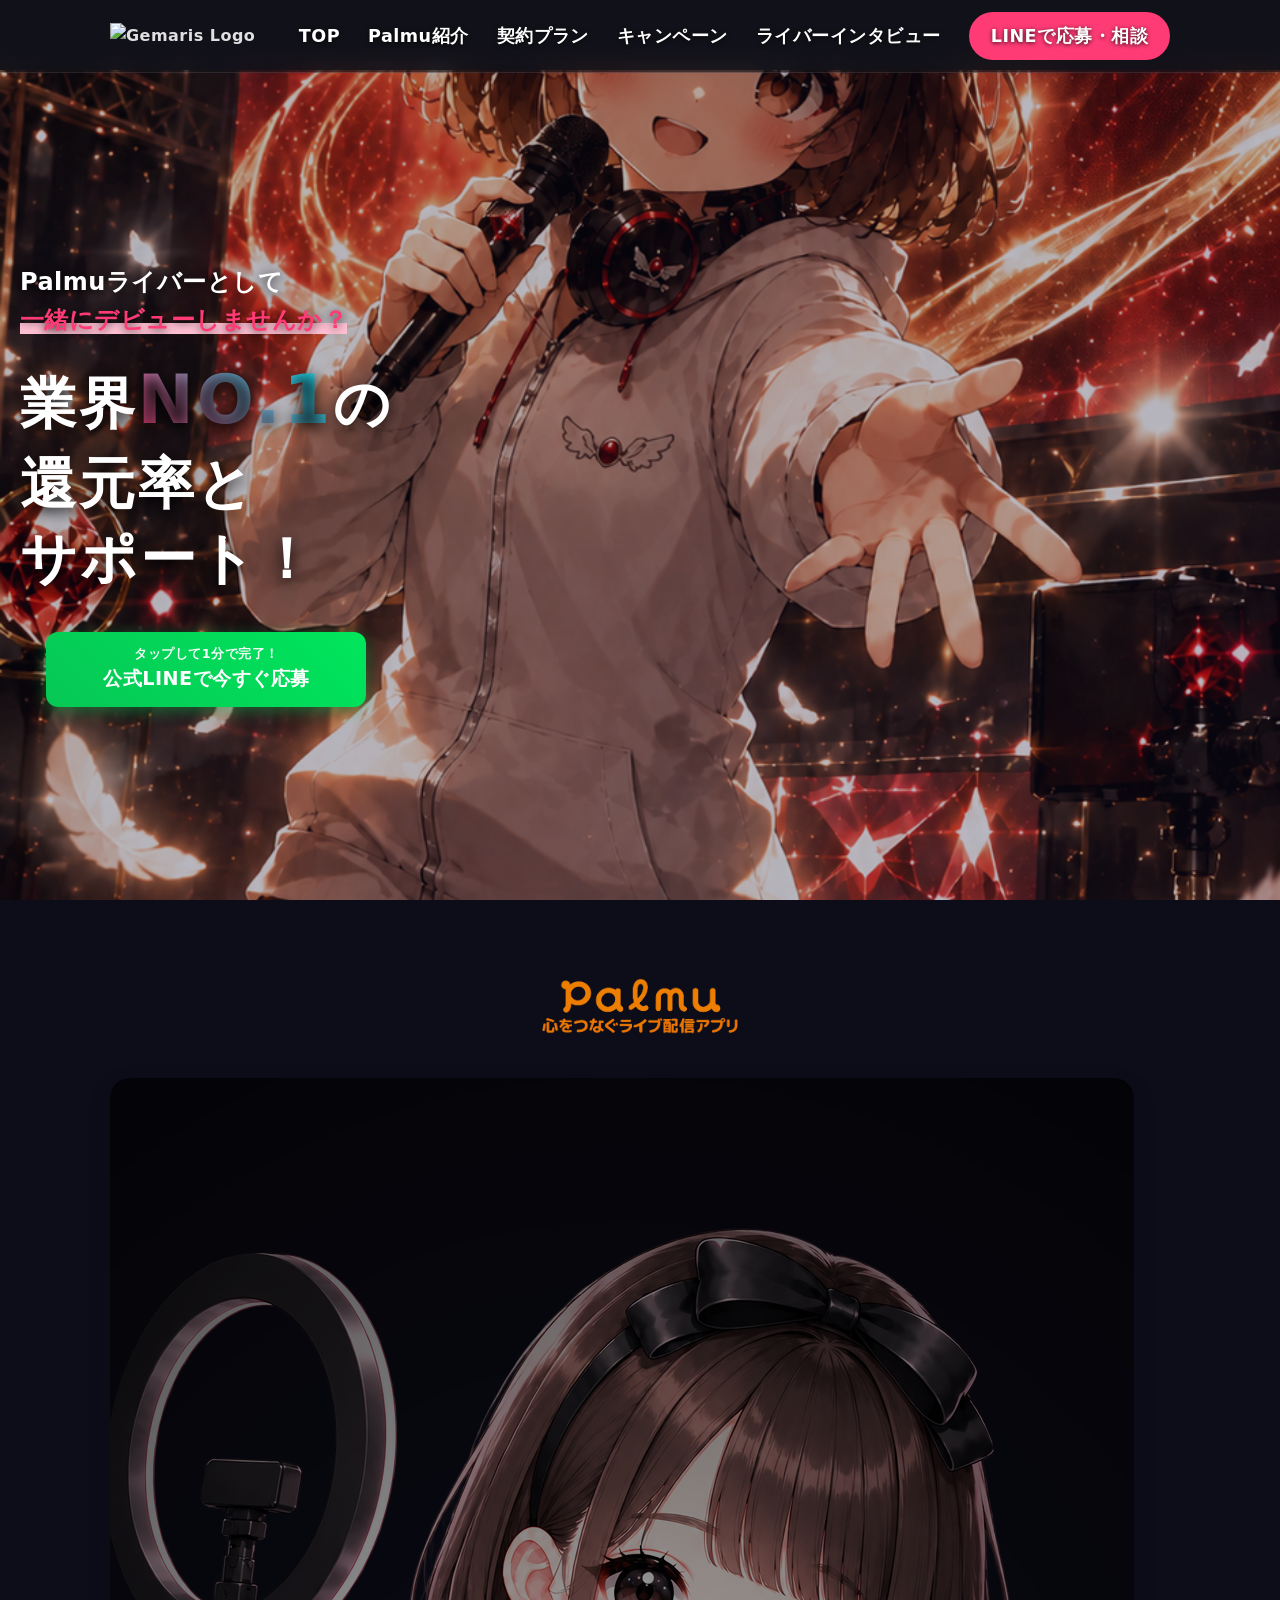
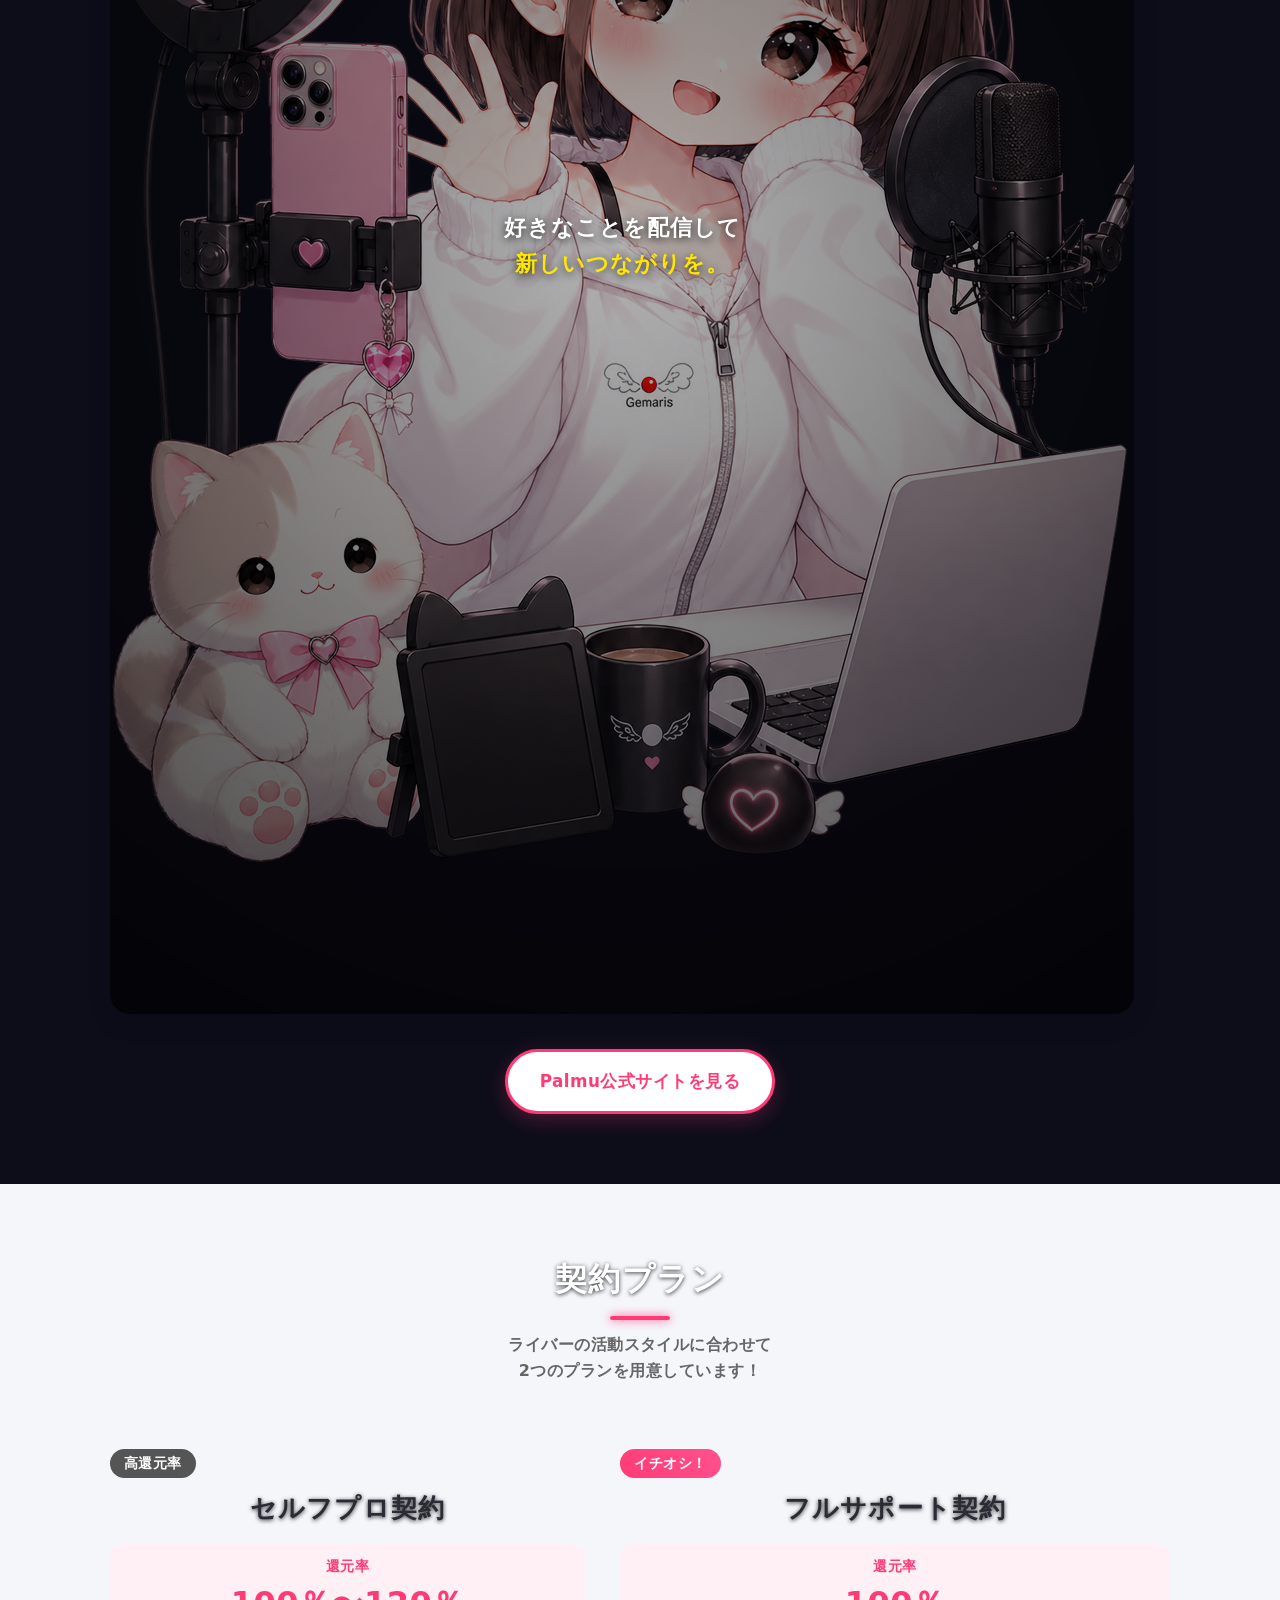
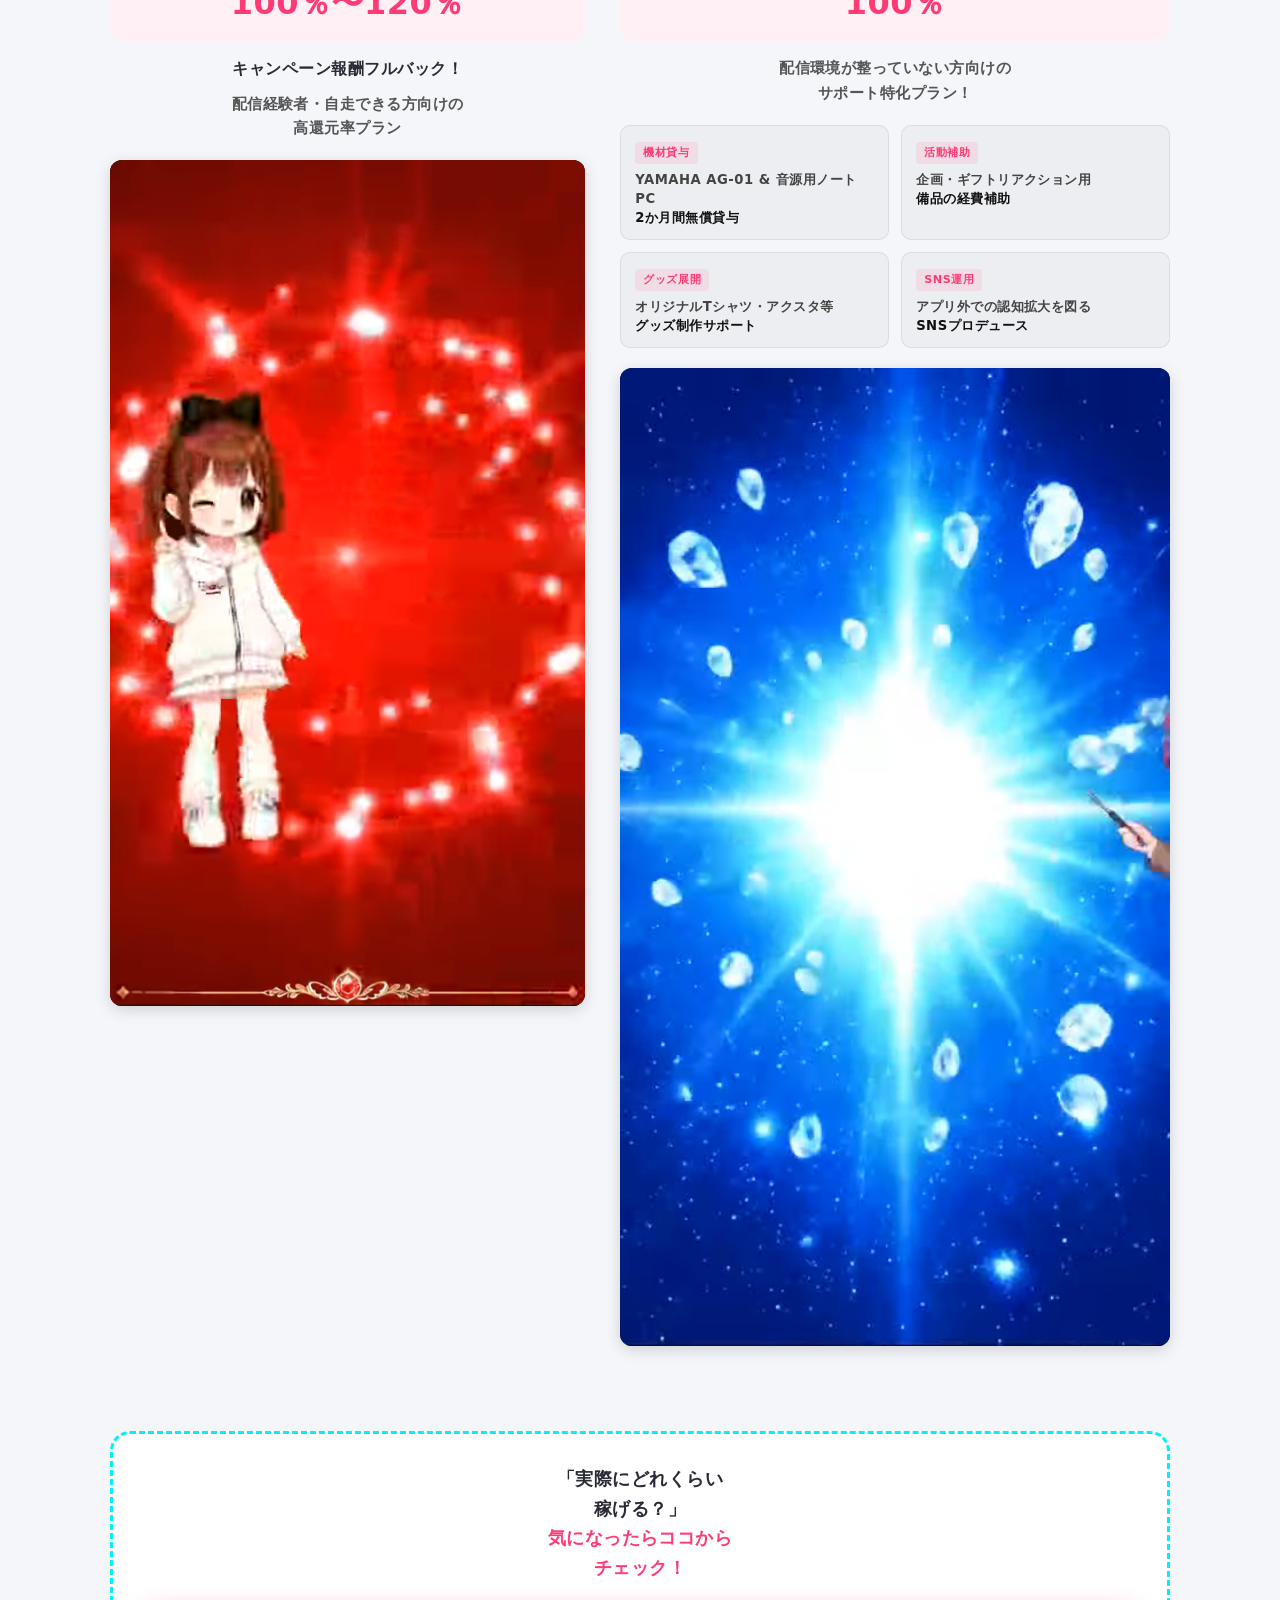
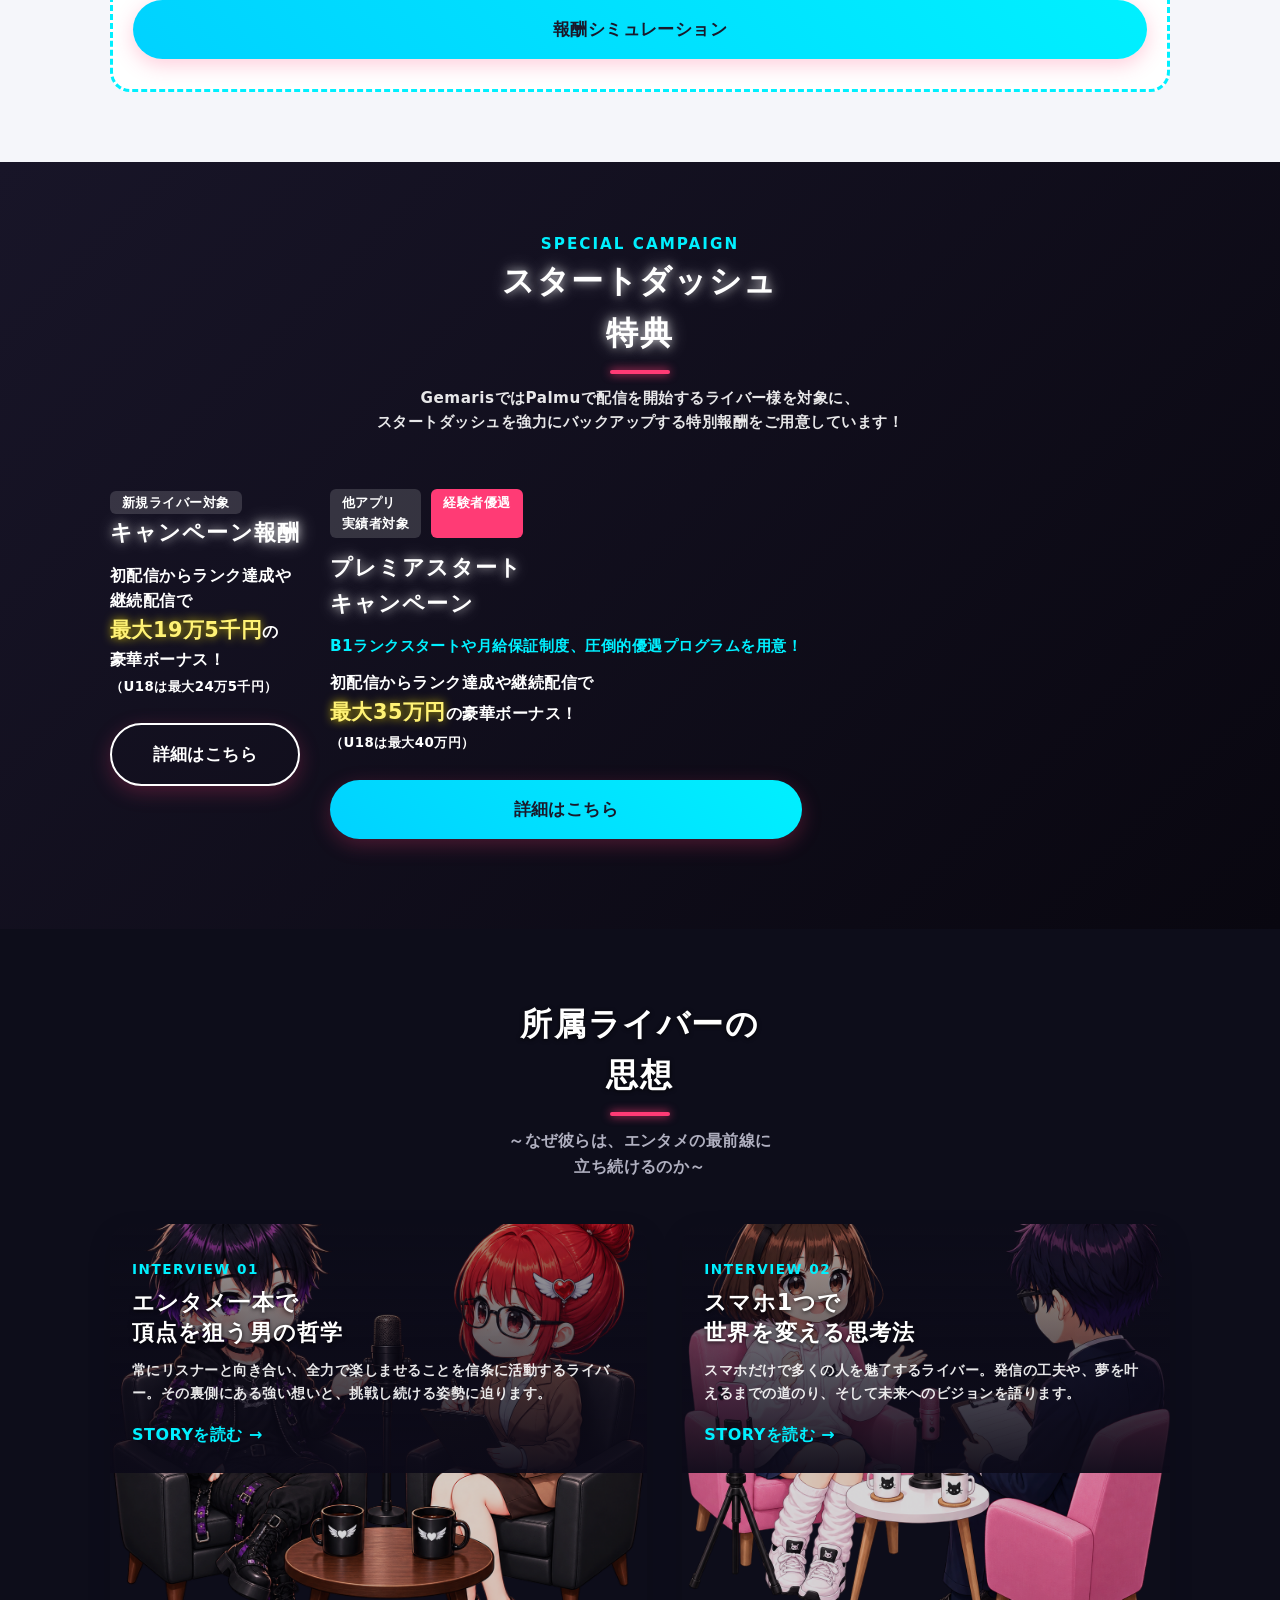
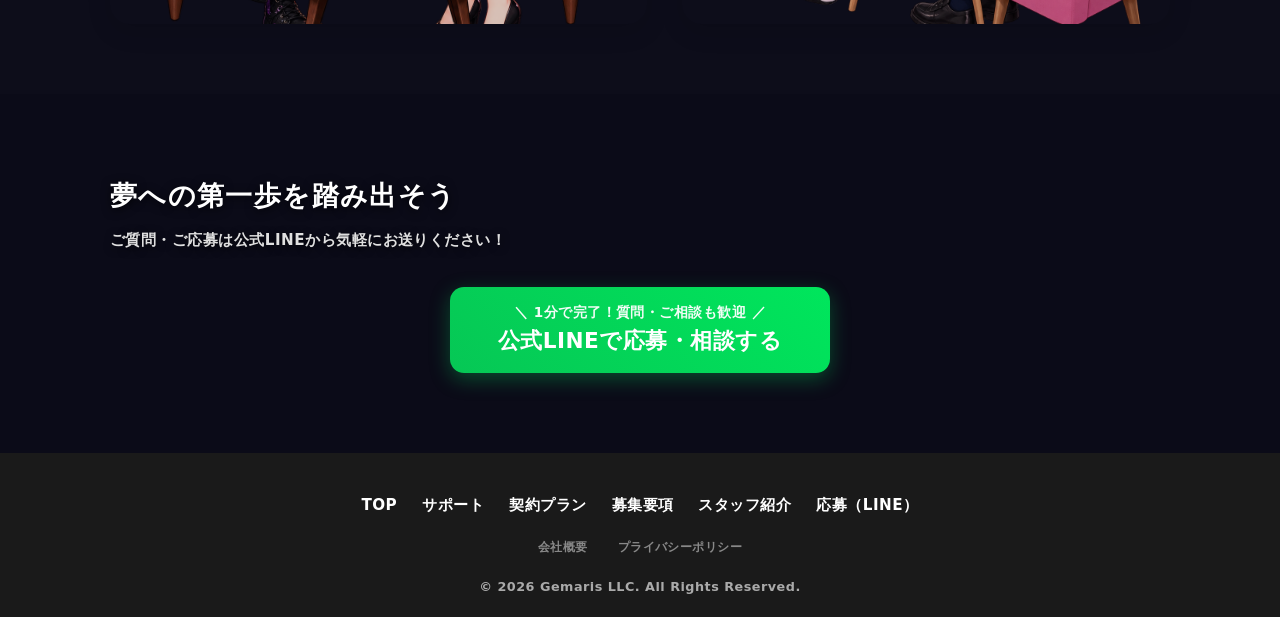
==== commit 30c86cb0: "Add files via upload" ====
--- a/index.html
+++ b/index.html
@@ -35,7 +35,7 @@
           <li><a href="#plan" class="nav-link">契約プラン</a></li>
           <li><a href="#campaign" class="nav-link">キャンペーン</a></li>
           <li><a href="#interview" class="nav-link">ライバーインタビュー</a></li>
-          <li><a href="#apply" class="nav-link btn-nav-cta pulse-anim">応募はこちら</a></li>
+          <li><a href="https://lin.ee/PKv1zts" target="_blank" rel="noopener noreferrer" class="nav-link btn-nav-cta pulse-anim">LINEで応募・相談</a></li>
         </ul>
       </nav>
     </div>
@@ -53,7 +53,11 @@
           <h1 class="hero-title js-slide-left delay-1">
             業界<span class="text-gradient">NO.1</span>の<br>還元率と<br>サポート！
           </h1>
-          <div class="js-slide-left delay-2">
+          <div class="js-slide-left delay-2" style="margin-top: 20px;">
+            <a href="https://lin.ee/PKv1zts" target="_blank" rel="noopener noreferrer" class="btn btn-line bounce-anim" style="max-width: 320px; margin: 0 auto; display: flex; flex-direction: column; align-items: center; justify-content: center; padding: 12px; border-radius: 12px; color: #fff; box-shadow: 0 4px 15px rgba(6, 199, 85, 0.4);">
+              <span class="btn-sub" style="font-size: 0.8rem; opacity: 0.95;">タップして1分で完了！</span>
+              <span class="btn-main" style="font-size: 1.2rem; font-weight: 900;">公式LINEで今すぐ応募</span>
+            </a>
           </div>
         </div>
       </div>
@@ -114,7 +118,7 @@
             </div>
             <p class="plan-desc">配信環境が整っていない方向けの<br>サポート特化プラン！</p>
 
-<!-- フルサポート契約のサポート内容部分 -->
+            <!-- フルサポート契約のサポート内容部分 -->
             <div class="support-features">
               <div class="feature-item js-slide-left">
                 <span class="feature-tag">機材貸与</span>
@@ -233,29 +237,23 @@
       </div>
     </section>
 
-    <!-- 応募フォーム誘導 Section -->
+    <!-- 応募誘導（公式LINE一本化） Section -->
     <section id="apply" class="section cta-section">
       <div class="container">
         <h2 class="cta-title js-slide-left">夢への第一歩を踏み出そう</h2>
-        <p class="cta-desc js-slide-left">ご質問・ご相談もお気軽にお問い合わせください！</p>
+        <p class="cta-desc js-slide-left">ご質問・ご応募は公式LINEから気軽にお送りください！</p>
         
         <div class="cta-buttons js-slide-left delay-1">
-          <a href="apply.html" class="btn btn-apply pulse-anim">
-            <span class="btn-sub">Webからのお申し込み</span>
-            <span class="btn-main">応募フォーム</span>
+          <a href="https://lin.ee/PKv1zts" target="_blank" rel="noopener noreferrer" class="btn btn-line bounce-anim" style="width: 100%; max-width: 380px; margin: 0 auto; display: flex; flex-direction: column; align-items: center; justify-content: center; padding: 15px 20px; border-radius: 14px; box-shadow: 0 6px 20px rgba(6, 199, 85, 0.35);">
+            <span class="btn-sub" style="font-size: 0.85rem; opacity: 0.95;">＼ 1分で完了！質問・ご相談も歓迎 ／</span>
+            <span class="btn-main" style="font-size: 1.35rem; font-weight: 900;">公式LINEで応募・相談する</span>
           </a>
-          <a href="https://lin.ee/PKv1zts" target="_blank" rel="noopener noreferrer" class="btn btn-line bounce-anim">
-            <span class="btn-sub">LINEで気軽に相談</span>
-            <span class="btn-main">公式LINE</span>
-          </a>
         </div>
       </div>
     </section>
   </main>
 
-  <!-- ==========================================
-       統一フッターセクション（html個別指定版）
-       ========================================== -->
+  <!-- フッター -->
   <footer class="footer">
     <div class="container">
       <div class="footer-links">
@@ -264,7 +262,7 @@
         <a href="plan.html">契約プラン</a>
         <a href="recruit.html">募集要項</a>
         <a href="staff.html">スタッフ紹介</a>
-        <a href="apply.html">応募</a>
+        <a href="https://lin.ee/PKv1zts" target="_blank" rel="noopener noreferrer">応募（LINE）</a>
       </div>
 
       <div class="footer-sub-links" style="text-align: center; margin-top: 15px; margin-bottom: 15px;">
@@ -275,9 +273,6 @@
       <p class="copyright">&copy; 2026 Gemaris LLC. All Rights Reserved.</p>
     </div>
   </footer>
-  <!-- ==========================================
-       統一フッターセクション（ここまで）
-       ========================================== -->
 
   <script src="js/script.js"></script>
 </body>
--- a/css/style.css
+++ b/css/style.css
@@ -976,7 +976,6 @@
 
 /* 「思想」などのsection-titleを黒背景で光らせるための専用指定 */
 .section-title {
-  /* ...既存のスタイル... */
   color: #ffffff;
 }
 
@@ -989,7 +988,7 @@
 /* section-titleに下線を引いて視認性を爆上げする */
 .section-title {
   position: relative;
-  padding-bottom: 15px; /* 下線の分だけ余白 */
+  padding-bottom: 15px;
 }
 
 .section-title::after {
@@ -998,23 +997,49 @@
   bottom: 0;
   left: 50%;
   transform: translateX(-50%);
-  width: 60px; /* 下線の長さ */
-  height: 4px; /* 下線の太さ */
-  background: var(--primary-color); /* ピンクのライン */
+  width: 60px;
+  height: 4px;
+  background: var(--primary-color);
   border-radius: 2px;
-  box-shadow: 0 0 10px var(--primary-color); /* ライン自体も光らせる */
+  box-shadow: 0 0 10px var(--primary-color);
+}
+
+/* ==========================================
+   応募フォーム（.apply-card-box）の文字色・背景色固定
+   ========================================== */
+.apply-card-box,
+.apply-card-box label,
+.apply-card-box span,
+.apply-card-box p,
+.apply-card-box h1 {
+  color: #2b2b2b !important;
+  text-shadow: none !important;
+}
+
+/* 必須・任意のバッジや特定のラベルは文字色を白に保つ */
+.apply-card-box .badge-required,
+.apply-card-box .badge-optional,
+.apply-card-box .apply-label-apply {
+  color: #ffffff !important;
+}
+
+/* 入力欄（input, select, textarea）の中身は白背景＆黒文字に固定 */
+.apply-card-box input,
+.apply-card-box select,
+.apply-card-box textarea {
+  color: #2b2b2b !important;
+  background-color: #ffffff !important;
+  border: 1px solid #cccccc !important;
 }
 
 /* ==========================================
    Responsive (PC View)
    ========================================== */
 @media (min-width: 768px) {
-  /* PCビューの時はバーガーメニューを非表示 */
   .hamburger {
     display: none !important;
   }
 
-  /* ナビゲーションメニュー全体の強制リセット */
   .nav-menu {
     position: static !important;
     width: auto !important;
@@ -1025,7 +1050,6 @@
     box-shadow: none !important;
   }
 
-  /* リストを確実に横並びにする */
   .nav-list {
     display: flex !important;
     flex-direction: row !important;
@@ -1036,7 +1060,6 @@
     list-style: none !important;
   }
 
-  /* 各リストアイテムとリンクの縦書き・折り返しを完全に防ぐ */
   .nav-list li,
   .nav-list .nav-link {
     writing-mode: horizontal-tb !important;
